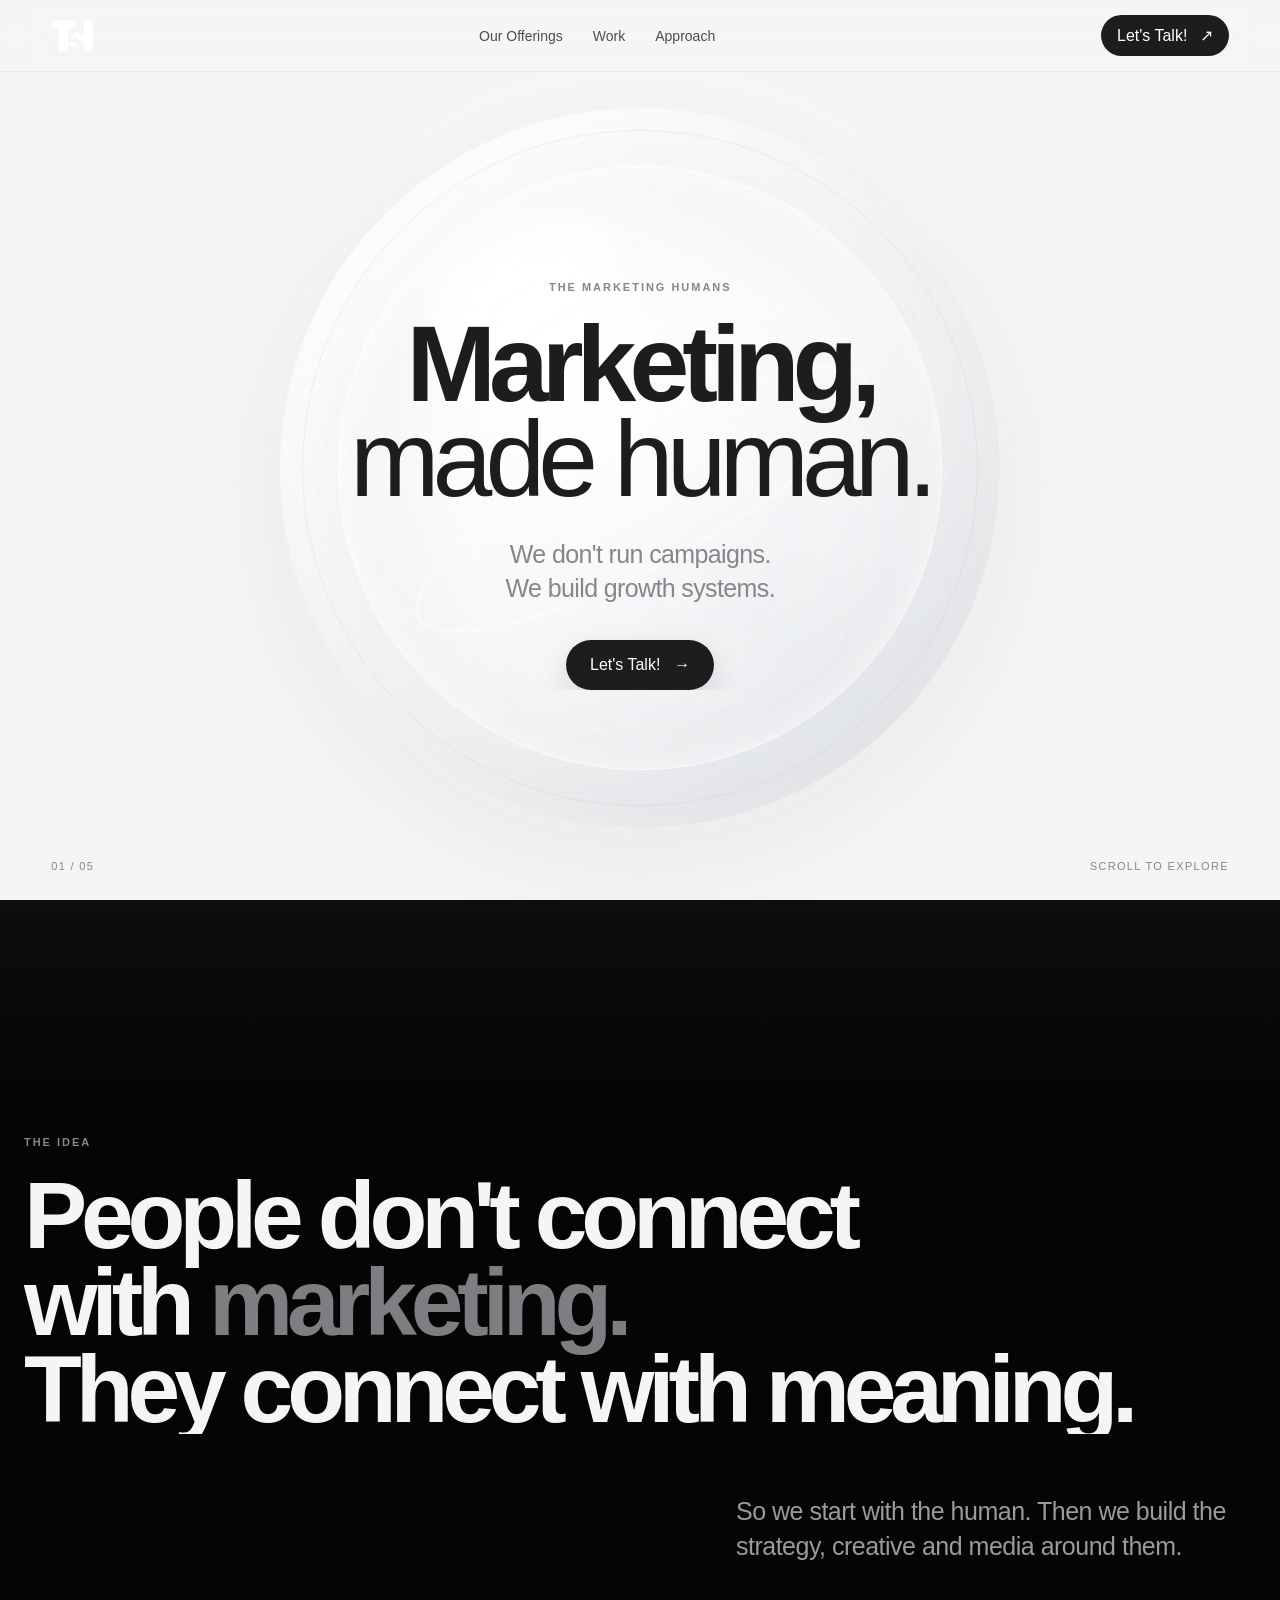
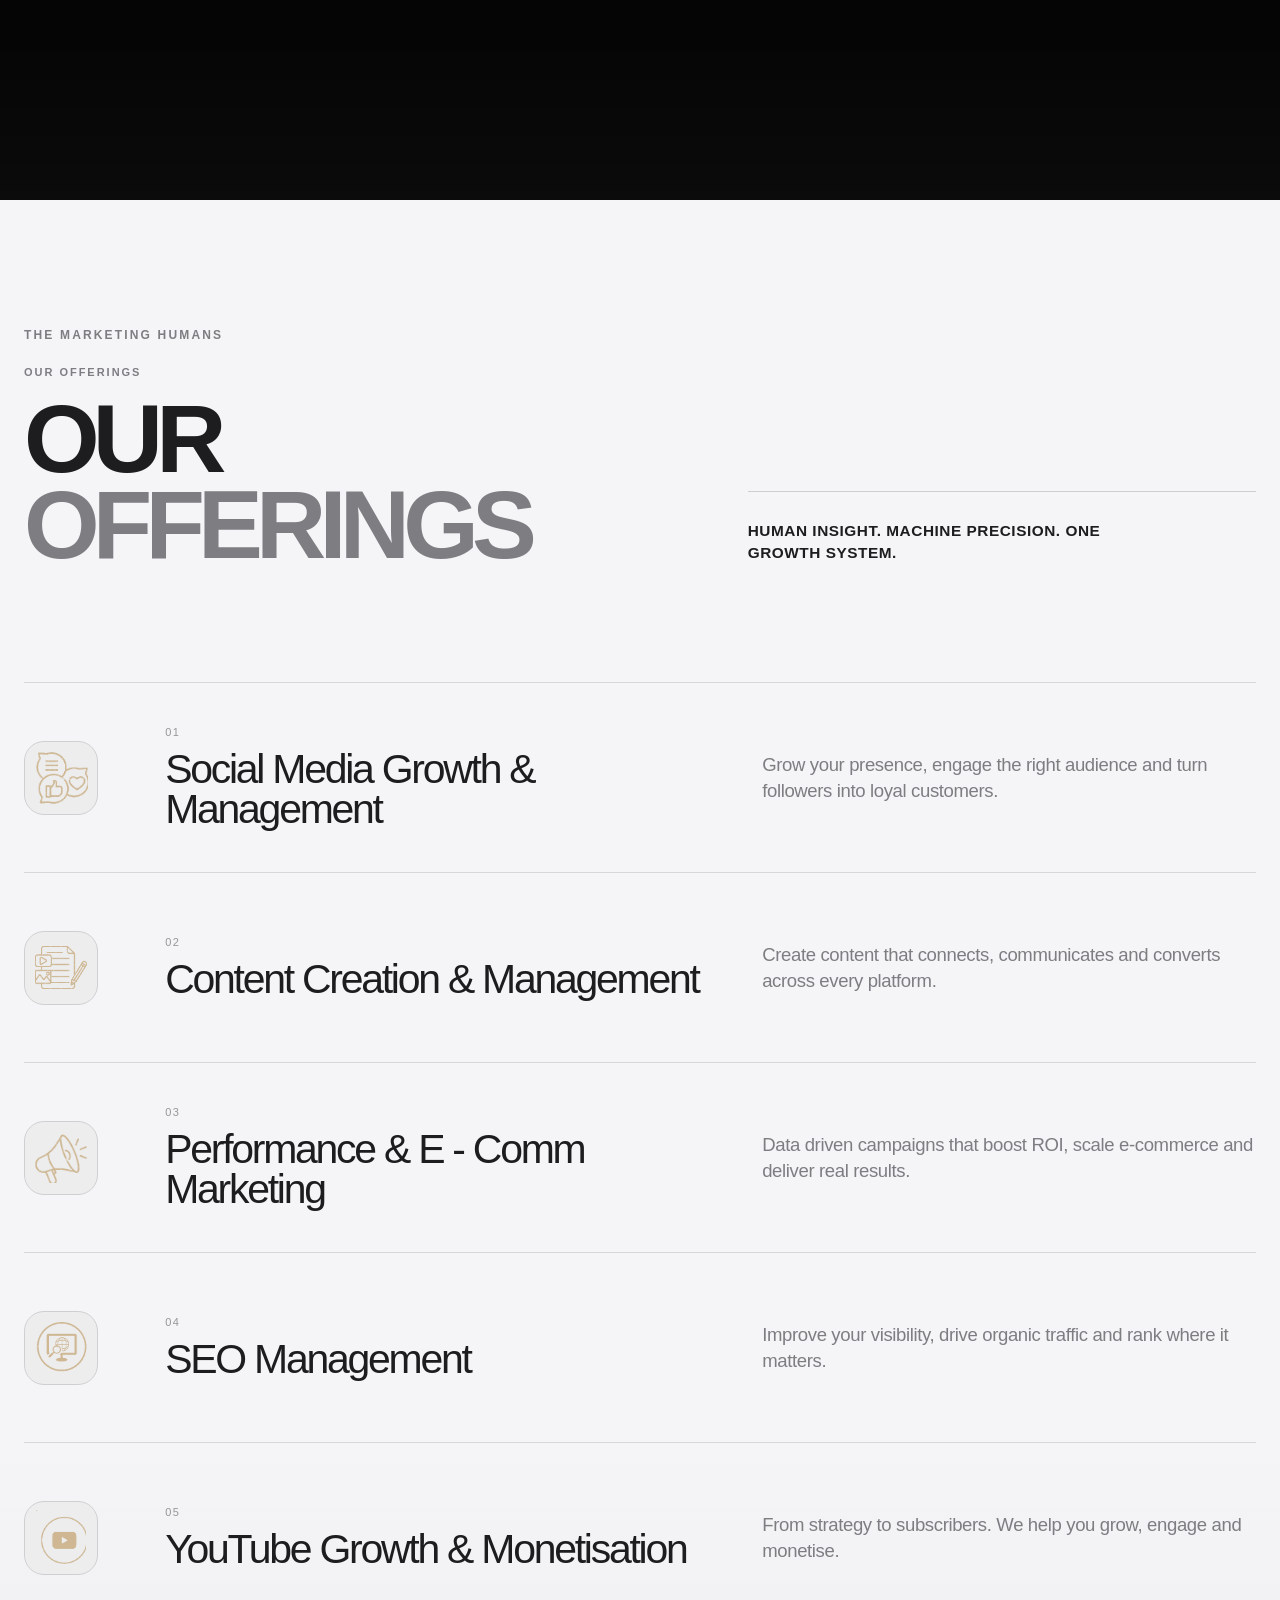
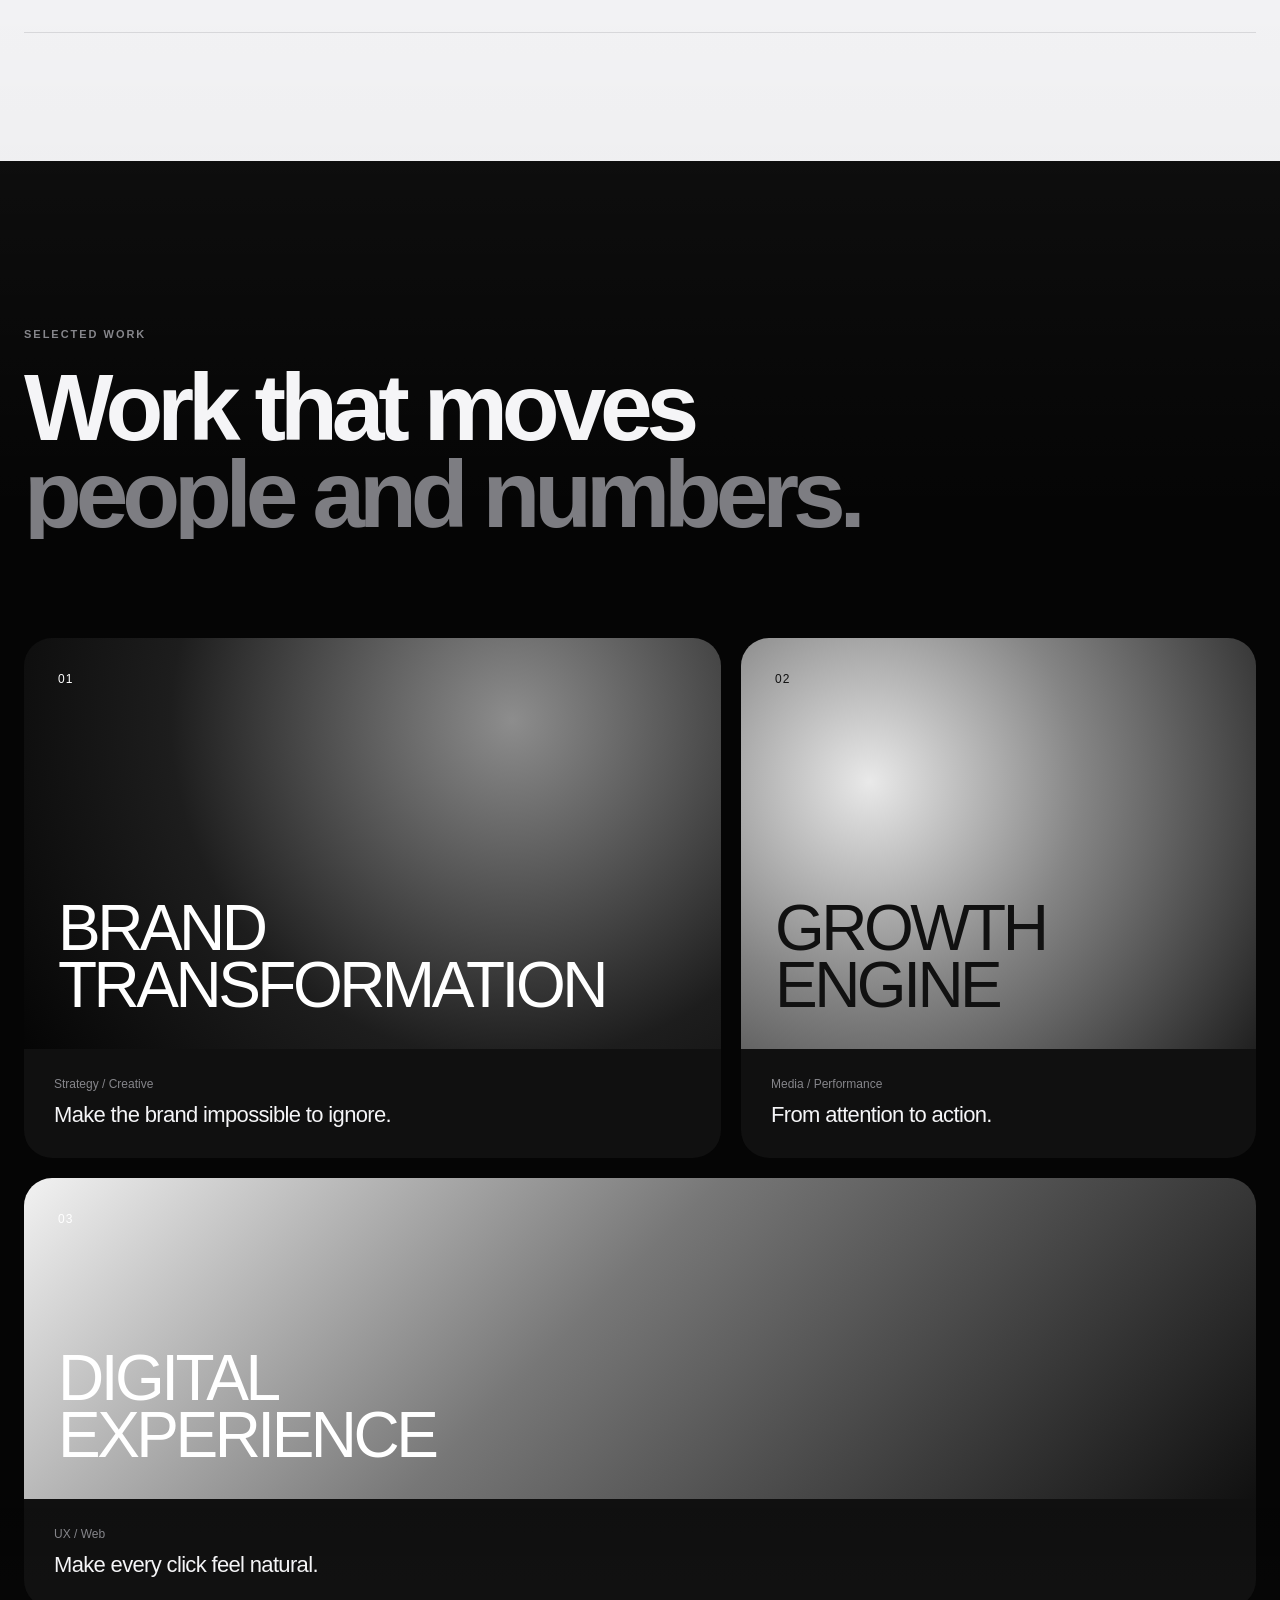
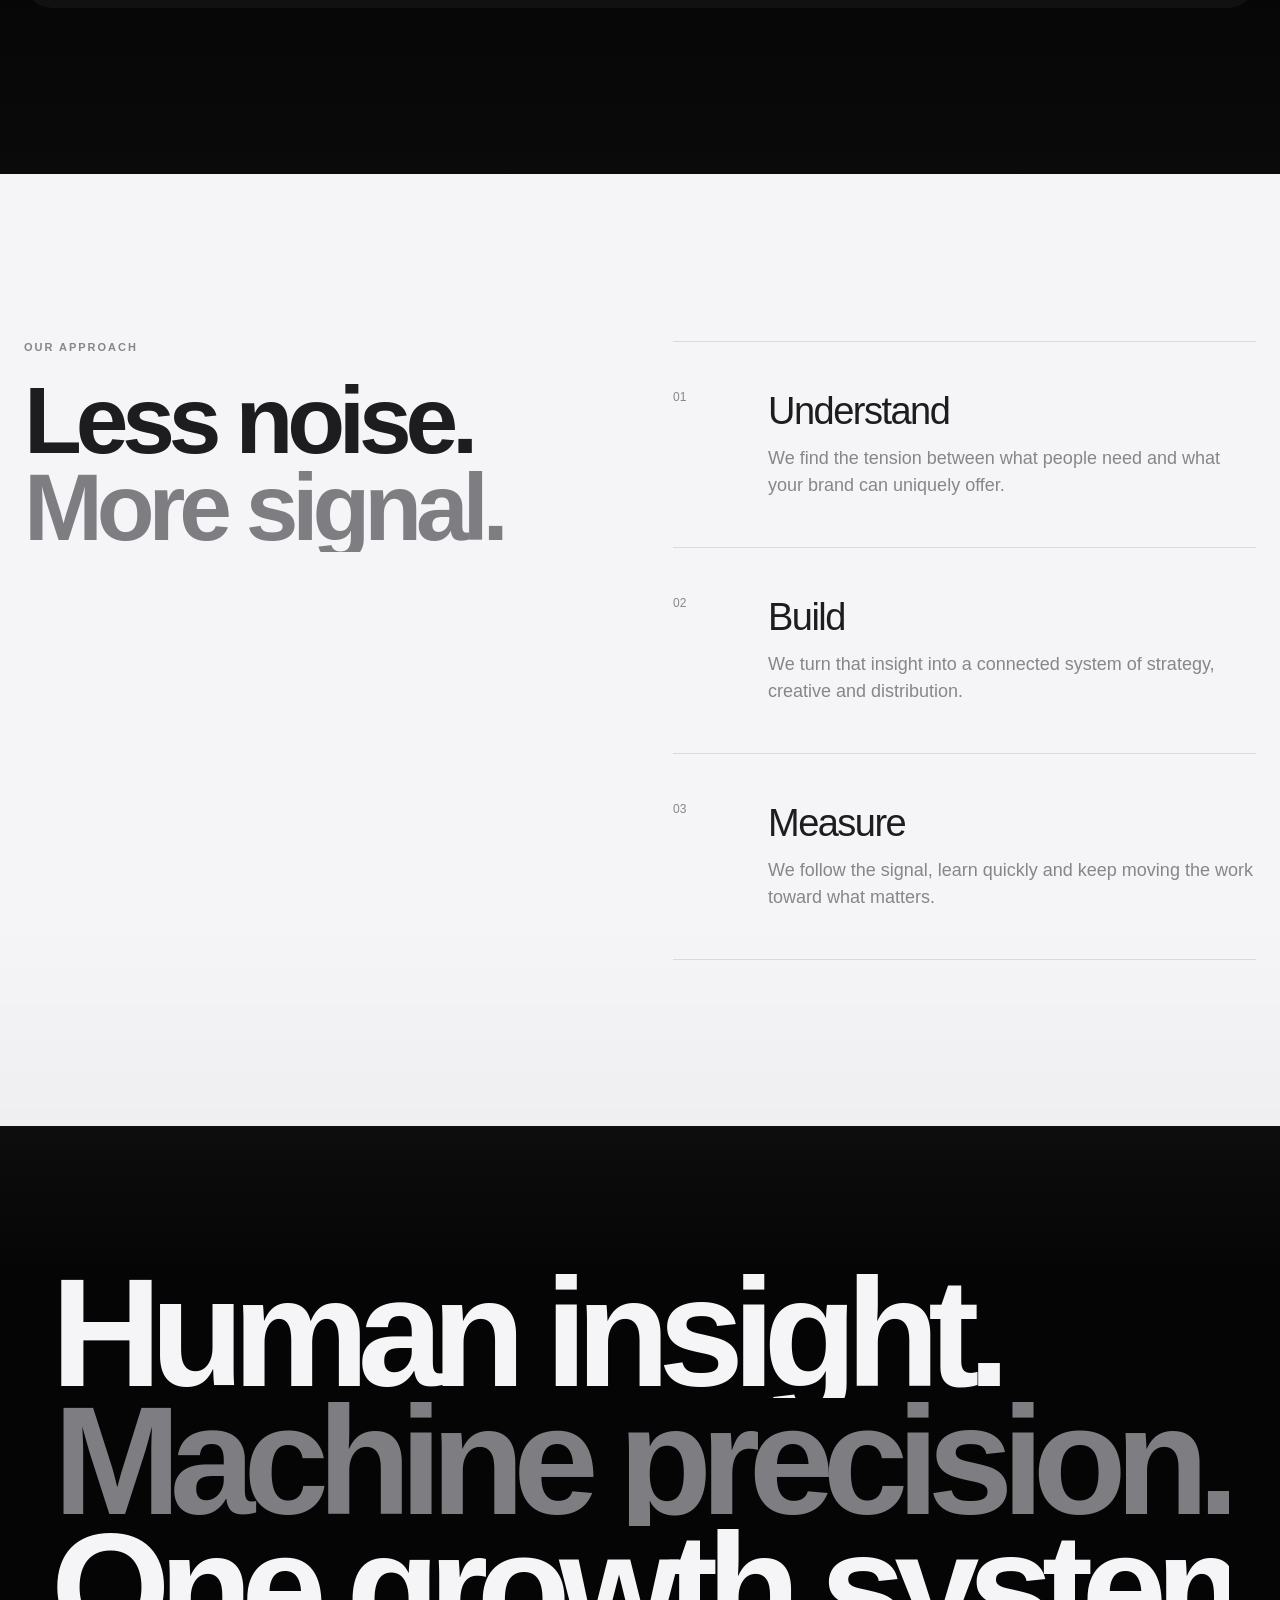
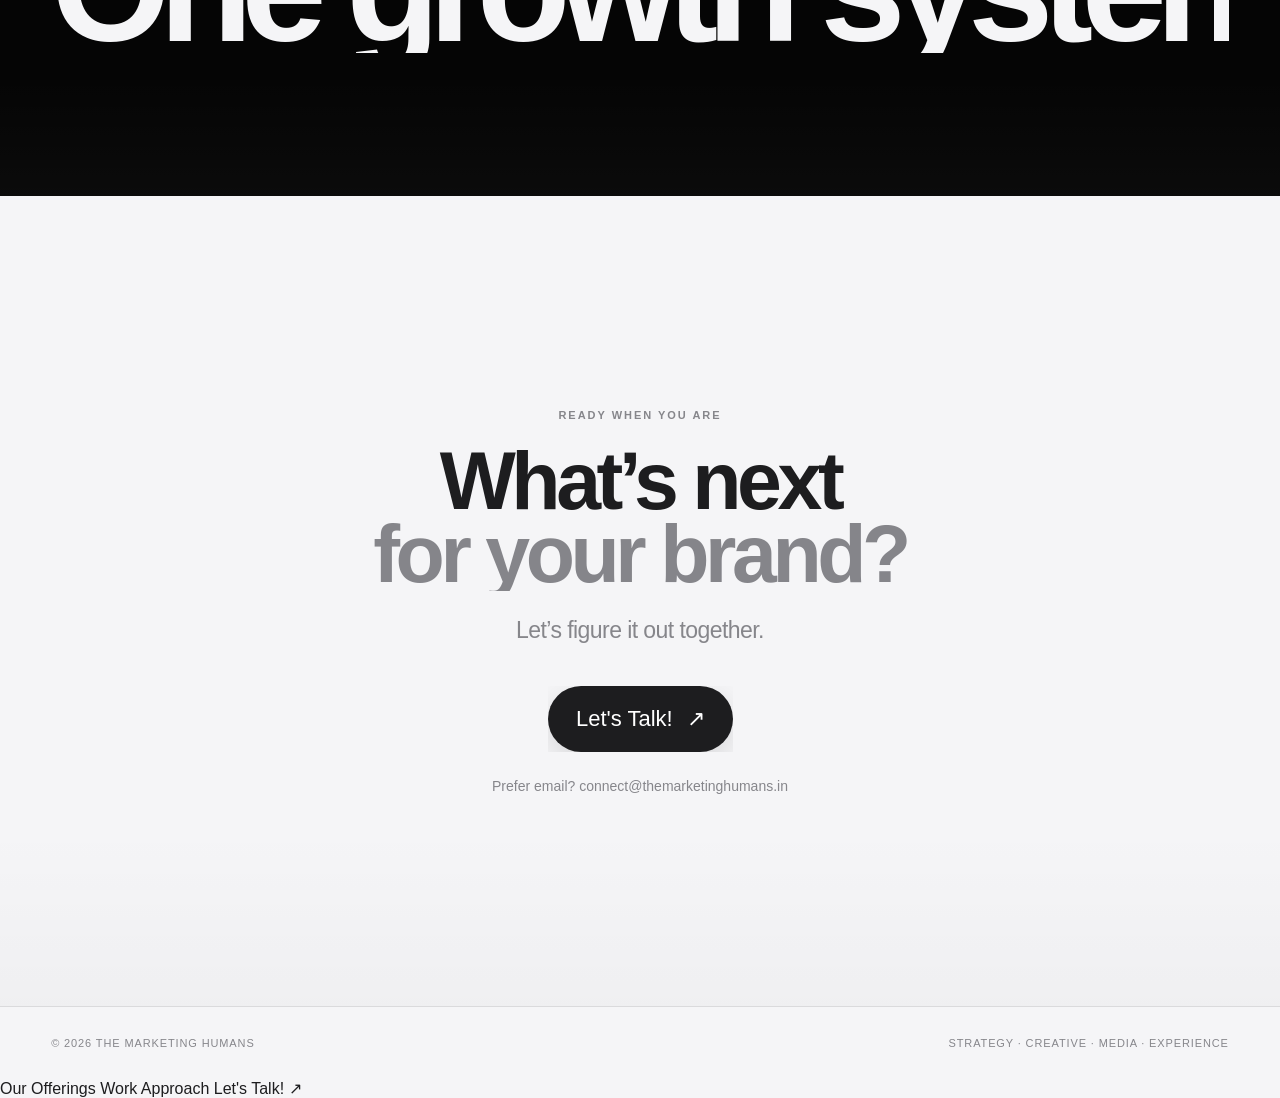
==== index.html @ ce8b2f35 "Add files via upload" ====
<!doctype html>
<html lang="en">
<head>
  <meta charset="UTF-8">
  <meta name="viewport" content="width=device-width, initial-scale=1.0">
  <meta name="description" content="The Marketing Humans — growth systems built around people, brands and performance.">
  <link rel="icon" type="image/png" href="favicon.png">
  <link rel="apple-touch-icon" href="favicon.png">
  <title>The Marketing Humans — Marketing, made human.</title>
  <link rel="stylesheet" href="styles.css">
  <link href="https://assets.calendly.com/assets/external/widget.css" rel="stylesheet">
  <script src="https://assets.calendly.com/assets/external/widget.js" type="text/javascript" async></script>
</head>
<body class="is-loading">
  <div id="site-loader" class="site-loader" aria-label="The Marketing Humans intro" aria-live="polite">
    <div class="loader-halo" aria-hidden="true"></div>
    <div class="loader-content">
      <div class="loader-logo-wrap">
        <img src="TMH-mark-white.png" alt="The Marketing Humans logo">
      </div>
      <div class="loader-title">THE MARKETING HUMANS</div>
      <div class="loader-subtitle"><span></span><em>IDEAS TO IMPACT</em><span></span></div>

      <div class="human-connection-stage" aria-hidden="true">
        <div class="connection-glow"></div>
        <svg class="human-connection" viewBox="0 0 1200 520" xmlns="http://www.w3.org/2000/svg" role="presentation">
          <defs>
            <linearGradient id="armLight" x1="0" y1="0" x2="1" y2="1">
              <stop offset="0" stop-color="#f7f7f7"/>
              <stop offset=".55" stop-color="#ffffff"/>
              <stop offset="1" stop-color="#d8d8d8"/>
            </linearGradient>
            <filter id="softHandGlow" x="-30%" y="-40%" width="160%" height="180%">
              <feGaussianBlur stdDeviation="8" result="b"/>
              <feMerge><feMergeNode in="b"/><feMergeNode in="SourceGraphic"/></feMerge>
            </filter>
          </defs>

          <!-- Left human arm + hand -->
          <g class="human-arm human-arm-left" filter="url(#softHandGlow)">
            <path fill="url(#armLight)" d="M-45 210 C95 210 220 232 344 272 C402 291 458 314 510 329 C529 335 543 349 547 365 C550 378 543 390 531 397 C518 405 501 403 486 396 L445 378 C459 395 467 408 460 419 C453 431 436 432 421 422 L386 399 C399 415 403 429 395 438 C386 449 369 445 355 434 L320 406 C331 422 332 436 322 443 C310 451 296 444 285 433 L245 392 C226 374 207 361 183 350 C129 325 68 316 -45 316 Z"/>
            <path fill="#ededed" d="M493 345 C510 344 527 350 538 361 C548 372 548 386 539 395 C530 404 516 405 504 399 L476 384 C463 377 458 364 464 354 C469 347 480 344 493 345Z"/>
          </g>

          <!-- Right human arm + hand -->
          <g class="human-arm human-arm-right" filter="url(#softHandGlow)">
            <path fill="url(#armLight)" d="M1245 210 C1105 210 980 232 856 272 C798 291 742 314 690 329 C671 335 657 349 653 365 C650 378 657 390 669 397 C682 405 699 403 714 396 L755 378 C741 395 733 408 740 419 C747 431 764 432 779 422 L814 399 C801 415 797 429 805 438 C814 449 831 445 845 434 L880 406 C869 422 868 436 878 443 C890 451 904 444 915 433 L955 392 C974 374 993 361 1017 350 C1071 325 1132 316 1245 316 Z"/>
            <path fill="#ededed" d="M707 345 C690 344 673 350 662 361 C652 372 652 386 661 395 C670 404 684 405 696 399 L724 384 C737 377 742 364 736 354 C731 347 720 344 707 345Z"/>
          </g>
        </svg>
        <div class="connection-pulse" aria-hidden="true"></div>
      </div>

      <div class="loader-tagline">MARKETING, MADE HUMAN.</div>
    </div>
    <div class="loader-line" aria-hidden="true"></div>
  </div>

  <div class="scroll-progress" aria-hidden="true"></div>

  <header class="site-header">
    <a class="brand" href="#top" aria-label="The Marketing Humans home">
      <img src="TMH-mark-white.png" alt="The Marketing Humans logo">
    </a>
    <nav class="desktop-nav" aria-label="Primary navigation">
      <a href="#services">Our Offerings</a>
      <a href="#work">Work</a>
      <a href="#approach">Approach</a>
    </nav>
    <div class="header-actions">
      <a class="nav-cta book-call" href="https://calendly.com/themarketinghumans">Let's Talk! <span>↗</span></a>
      <button class="menu-toggle" aria-label="Open menu" aria-expanded="false">
        <span></span><span></span>
      </button>
    </div>
  </header>

  <main id="top">
    <section class="hero">
      <div class="orb" aria-hidden="true">
        <div class="orb-glow"></div>
        <div class="orb-highlight"></div>
        <div class="orb-ring"></div>
      </div>

      <div class="hero-copy reveal">
        <p class="eyebrow">THE MARKETING HUMANS</p>
        <h1>Marketing,<br><em>made human.</em></h1>
        <p class="hero-sub">We don't run campaigns.<br>We build growth systems.</p>
        <a class="pill-button book-call" href="https://calendly.com/themarketinghumans">Let's Talk! <span>→</span></a>
      </div>

      <div class="hero-meta">
        <span>01 / 05</span>
        <span>Scroll to explore</span>
      </div>
    </section>

    <section class="statement section-dark">
      <div class="section-inner">
        <p class="eyebrow reveal">THE IDEA</p>
        <h2 class="statement-title reveal">People don't connect<br>with <span>marketing.</span><br>They connect with meaning.</h2>
        <p class="statement-copy reveal">So we start with the human. Then we build the strategy, creative and media around them.</p>
      </div>
    </section>

    <section id="services" class="services services-offerings">
      <div class="section-inner">
        <div class="services-intro reveal">
          <div class="services-heading">
            <p class="service-brand">THE MARKETING HUMANS</p>
            <p class="eyebrow">OUR OFFERINGS</p>
            <h2>OUR<br><span>OFFERINGS</span></h2>
          </div>
          <div class="services-intro-side">
            <div class="services-rule"></div>
            <p class="services-tagline">HUMAN INSIGHT. MACHINE PRECISION. ONE GROWTH SYSTEM.</p>
          </div>
        </div>

        <div class="offerings-list">
          <article class="offering-row reveal">
            <div class="offering-mark"><img src="social-media.png" alt="" aria-hidden="true"></div>
            <div class="offering-main">
              <span class="offering-index">01</span>
              <h3>Social Media Growth &amp; Management</h3>
            </div>
            <p>Grow your presence, engage the right audience and turn followers into loyal customers.</p>
          </article>

          <article class="offering-row reveal">
            <div class="offering-mark"><img src="content.png" alt="" aria-hidden="true"></div>
            <div class="offering-main">
              <span class="offering-index">02</span>
              <h3>Content Creation &amp; Management</h3>
            </div>
            <p>Create content that connects, communicates and converts across every platform.</p>
          </article>

          <article class="offering-row reveal">
            <div class="offering-mark"><img src="performance.png" alt="" aria-hidden="true"></div>
            <div class="offering-main">
              <span class="offering-index">03</span>
              <h3>Performance &amp; E - Comm Marketing</h3>
            </div>
            <p>Data driven campaigns that boost ROI, scale e-commerce and deliver real results.</p>
          </article>

          <article class="offering-row reveal">
            <div class="offering-mark"><img src="seo.png" alt="" aria-hidden="true"></div>
            <div class="offering-main">
              <span class="offering-index">04</span>
              <h3>SEO Management</h3>
            </div>
            <p>Improve your visibility, drive organic traffic and rank where it matters.</p>
          </article>

          <article class="offering-row reveal">
            <div class="offering-mark"><img src="youtube.png" alt="" aria-hidden="true"></div>
            <div class="offering-main">
              <span class="offering-index">05</span>
              <h3>YouTube Growth &amp; Monetisation</h3>
            </div>
            <p>From strategy to subscribers. We help you grow, engage and monetise.</p>
          </article>
        </div>
      </div>
    </section>

    <section id="work" class="work section-dark">
      <div class="section-inner">
        <div class="section-heading reveal">
          <p class="eyebrow">SELECTED WORK</p>
          <h2>Work that moves<br><span>people and numbers.</span></h2>
        </div>

        <div class="work-grid">
          <article class="work-card work-a reveal">
            <div class="work-visual"><span>01</span><strong>BRAND<br>TRANSFORMATION</strong></div>
            <div class="work-info"><span>Strategy / Creative</span><h3>Make the brand impossible to ignore.</h3></div>
          </article>
          <article class="work-card work-b reveal">
            <div class="work-visual"><span>02</span><strong>GROWTH<br>ENGINE</strong></div>
            <div class="work-info"><span>Media / Performance</span><h3>From attention to action.</h3></div>
          </article>
          <article class="work-card work-c reveal">
            <div class="work-visual"><span>03</span><strong>DIGITAL<br>EXPERIENCE</strong></div>
            <div class="work-info"><span>UX / Web</span><h3>Make every click feel natural.</h3></div>
          </article>
        </div>
      </div>
    </section>

    <section id="approach" class="approach">
      <div class="section-inner approach-grid">
        <div class="sticky-title">
          <p class="eyebrow reveal">OUR APPROACH</p>
          <h2 class="reveal">Less noise.<br><span>More signal.</span></h2>
        </div>
        <div class="approach-steps">
          <div class="step reveal"><span>01</span><div><h3>Understand</h3><p>We find the tension between what people need and what your brand can uniquely offer.</p></div></div>
          <div class="step reveal"><span>02</span><div><h3>Build</h3><p>We turn that insight into a connected system of strategy, creative and distribution.</p></div></div>
          <div class="step reveal"><span>03</span><div><h3>Measure</h3><p>We follow the signal, learn quickly and keep moving the work toward what matters.</p></div></div>
        </div>
      </div>
    </section>

    <section class="big-type section-dark">
      <div class="big-type-line reveal">Human insight.</div>
      <div class="big-type-line right reveal">Machine precision.</div>
      <div class="big-type-line reveal">One growth system.</div>
    </section>

    <section id="contact" class="contact">
      <div class="section-inner contact-inner">
        <p class="eyebrow reveal">READY WHEN YOU ARE</p>
        <h2 class="reveal contact-message"><span class="contact-black">What’s next</span><br><span class="contact-grey">for your brand?</span></h2>
        <p class="contact-sub reveal">Let’s figure it out together.</p>
        <a class="contact-button reveal book-call" href="https://calendly.com/themarketinghumans">Let's Talk! <span>↗</span></a>
        <p class="contact-email reveal">Prefer email? <a href="mailto:connect@themarketinghumans.in">connect@themarketinghumans.in</a></p>
      </div>
    </section>
  </main>

  <footer class="site-footer">
    <span>© 2026 The Marketing Humans</span>
    <span>Strategy · Creative · Media · Experience</span>
  </footer>

  <div class="mobile-menu" aria-hidden="true">
    <a href="#services">Our Offerings</a>
    <a href="#work">Work</a>
    <a href="#approach">Approach</a>
    <a class="book-call" href="https://calendly.com/themarketinghumans">Let's Talk! ↗</a>
  </div>

  <noscript><p class="noscript-booking">JavaScript is required for the booking popup. <a href="https://calendly.com/themarketinghumans">Open Calendly</a>.</p></noscript>
  <script src="script.js"></script>
</body>
</html>
---- styles.css ----
:root {
  --bg: #f5f5f7;
  --ink: #1d1d1f;
  --muted: #86868b;
  --line: rgba(29,29,31,.12);
  --dark: #050505;
  --white: #f5f5f7;
  --ease: cubic-bezier(.22,1,.36,1);
}

* { box-sizing: border-box; }
html { scroll-behavior: smooth; }

/* Cinematic handshake intro */
body.is-loading { overflow: hidden; }
.site-loader {
  position: fixed; inset: 0; z-index: 1000;
  display: grid; place-items: center;
  background: #050505;
  opacity: 1; visibility: visible; pointer-events: auto;
  overflow: hidden; isolation: isolate;
  transition: opacity 850ms cubic-bezier(.22,1,.36,1), visibility 850ms;
}
.site-loader::before {
  content: ""; position: absolute; inset: 0;
  background: radial-gradient(circle at 50% 54%, rgba(255,255,255,.055), transparent 31%),
              radial-gradient(circle at 50% 54%, rgba(255,255,255,.025), transparent 54%);
  pointer-events:none;
}
.site-loader::after {
  content: ""; position:absolute; left:50%; bottom:7.5%; width:110px; height:1px;
  transform:translateX(-50%) scaleX(.15); transform-origin:center;
  background:rgba(255,255,255,.2); opacity:0;
  animation: loaderLine 900ms cubic-bezier(.22,1,.36,1) .5s forwards;
}
body.loaded .site-loader { opacity:0; visibility:hidden; pointer-events:none; }
.loader-content {
  position:relative; z-index:3; width:min(1120px,88vw);
  display:flex; flex-direction:column; align-items:center; text-align:center;
  transform:translateY(10px); opacity:0;
  animation: loaderContentIn 950ms cubic-bezier(.22,1,.36,1) .05s forwards;
}
.loader-logo-wrap {
  width:clamp(58px,6vw,78px); height:clamp(58px,6vw,78px);
  display:grid; place-items:center; margin-bottom:22px;
  opacity:0; transform:translateY(10px) scale(.94);
  animation: loaderElementIn 850ms cubic-bezier(.22,1,.36,1) .08s forwards;
}
.loader-logo-wrap img { width:100%; height:100%; object-fit:contain; display:block; filter:none; }
.loader-title {
  color:#fff; font-size:clamp(20px,2.15vw,32px); line-height:1;
  font-weight:650; letter-spacing:.15em; white-space:nowrap;
  opacity:0; transform:translateY(10px);
  animation: loaderElementIn 850ms cubic-bezier(.22,1,.36,1) .16s forwards;
}
.loader-subtitle {
  display:flex; align-items:center; gap:22px; margin-top:14px;
  color:rgba(255,255,255,.58); font-size:11px; font-weight:600; letter-spacing:.34em;
  opacity:0; transform:translateY(8px);
  animation: loaderElementIn 850ms cubic-bezier(.22,1,.36,1) .23s forwards;
}
.loader-subtitle span { width:58px; height:1px; background:rgba(255,255,255,.22); }
.loader-subtitle em { font-style:normal; }
.loader-stage {
  position:relative; width:min(820px,82vw); aspect-ratio:1.9;
  margin-top:clamp(28px,4.5vw,58px); display:grid; place-items:center;
  opacity:0; transform:translateY(12px) scale(.975);
  animation: handshakeIn 1050ms cubic-bezier(.22,1,.36,1) .26s forwards;
}
.handshake-animation { width:100%; height:100%; display:grid; place-items:center; overflow:visible; filter:drop-shadow(0 0 18px rgba(255,255,255,.08)); }
.handshake-animation svg { width:100%; height:100%; display:block; overflow:visible; }
.loader-rings { position:absolute; left:50%; top:58%; width:min(360px,40vw); aspect-ratio:1; transform:translate(-50%,-50%); z-index:1; pointer-events:none; opacity:.7; }
.loader-rings span { position:absolute; inset:0; border:1px solid rgba(255,255,255,.055); border-radius:50%; transform:scale(.55); }
.loader-rings span:nth-child(2) { inset:9%; transform:scale(.7); opacity:.65; }
.loader-rings span:nth-child(3) { inset:18%; transform:scale(.85); opacity:.45; }
.loader-aura { position:absolute; left:50%; top:56%; width:min(620px,70vw); aspect-ratio:1; transform:translate(-50%,-50%); border-radius:50%; background:radial-gradient(circle, rgba(255,255,255,.045), rgba(255,255,255,0) 62%); filter:blur(18px); pointer-events:none; }
@keyframes loaderContentIn { to { opacity:1; transform:none; } }
@keyframes loaderElementIn { to { opacity:1; transform:none; } }
@keyframes handshakeIn { from { opacity:0; transform:translateY(18px) scale(.96); filter:blur(7px); } to { opacity:1; transform:none; filter:none; } }
@keyframes loaderLine { to { opacity:1; transform:translateX(-50%) scaleX(1); } }
@media (max-width:800px) {
  .loader-title { font-size:16px; letter-spacing:.11em; }
  .loader-subtitle { gap:12px; font-size:9px; letter-spacing:.24em; }
  .loader-subtitle span { width:28px; }
  .loader-stage { width:94vw; margin-top:32px; }
}

body {
  margin: 0;
  background: var(--bg);
  color: var(--ink);
  font-family: -apple-system, BlinkMacSystemFont, "SF Pro Display", "Helvetica Neue", Arial, sans-serif;
  overflow-x: hidden;
}
a { color: inherit; text-decoration: none; }
button { font: inherit; }
.site-header {
  position: fixed; inset: 0 0 auto; height: 72px; z-index: 50;
  display: flex; align-items: center; justify-content: space-between;
  padding: 0 clamp(20px,4vw,64px);
  background: rgba(245,245,247,.72); backdrop-filter: blur(22px) saturate(150%);
  -webkit-backdrop-filter: blur(22px) saturate(150%);
  border-bottom: 1px solid rgba(29,29,31,.06);
}
.brand {
  display:flex; align-items:center; justify-content:center;
  width:42px; height:42px; flex:0 0 42px;
}
.brand img {
  display:block; width:42px; height:42px; object-fit:contain;
  border-radius:10px;
}
.header-actions { display:flex; align-items:center; gap:18px; }
.desktop-nav { display: flex; align-items: center; gap: 30px; font-size: 14px; }
.desktop-nav a { opacity: .78; transition: opacity .3s ease, transform .3s var(--ease); }
.desktop-nav a:hover { opacity: 1; transform: translateY(-1px); }
.nav-cta { background: var(--ink); color: white; padding: 11px 16px; border-radius: 999px; opacity: 1 !important; }
.nav-cta span { margin-left: 8px; }
.menu-toggle { display:none; border:0; background:none; width:42px; height:42px; position:relative; }
.menu-toggle span { position:absolute; left:10px; width:22px; height:1.5px; background:var(--ink); transition:.35s var(--ease); }
.menu-toggle span:first-child { top:17px; }
.menu-toggle span:last-child { top:25px; }

.scroll-progress { position:fixed; top:0; left:0; width:100%; height:2px; z-index:100; transform-origin:left; background:var(--ink); scale: var(--progress,0) 1; }

.hero {
  min-height: 100svh; position:relative; display:grid; place-items:center; overflow:hidden;
  isolation:isolate;
}
.hero::before {
  content:""; position:absolute; inset:0;
  background: radial-gradient(circle at 50% 47%, rgba(255,255,255,.95), rgba(245,245,247,0) 48%);
  z-index:-1;
}
.orb {
  position:absolute; width:min(72vw,720px); aspect-ratio:1; border-radius:50%;
  left:50%; top:52%; transform:translate(-50%,-50%);
  background:
    radial-gradient(circle at 35% 30%, rgba(255,255,255,.95) 0 7%, rgba(255,255,255,.15) 18%, transparent 34%),
    radial-gradient(circle at 65% 68%, rgba(220,225,230,.7), transparent 42%),
    radial-gradient(circle at 50% 50%, rgba(255,255,255,.65), rgba(200,205,210,.12) 60%, rgba(255,255,255,.8) 100%);
  box-shadow: inset -35px -50px 100px rgba(120,125,135,.14), inset 30px 25px 70px rgba(255,255,255,.95), 0 30px 100px rgba(100,100,100,.08);
  filter: blur(.1px);
  animation: orbFloat 8s ease-in-out infinite alternate;
  z-index:-1;
}
.orb::before {
  content:""; position:absolute; inset:8%; border-radius:50%;
  border: 1px solid rgba(255,255,255,.8);
  box-shadow: inset 0 0 35px rgba(255,255,255,.8);
}
.orb::after {
  content:""; position:absolute; width:70%; height:18%; left:15%; top:45%;
  border-radius:50%; border:2px solid rgba(255,255,255,.7);
  transform:rotate(-28deg); filter:blur(1px);
}
.orb-glow { position:absolute; inset:-10%; border-radius:50%; background:radial-gradient(circle, rgba(255,255,255,.7), transparent 65%); filter:blur(30px); }
.orb-highlight { position:absolute; width:28%; height:12%; left:20%; top:18%; border-radius:50%; background:white; filter:blur(16px); transform:rotate(-28deg); opacity:.8; }
.orb-ring { position:absolute; inset:3%; border-radius:50%; border:1px solid rgba(180,185,190,.22); }

.hero-copy { text-align:center; position:relative; z-index:2; padding-top:70px; }
.eyebrow { font-size:11px; letter-spacing:.18em; font-weight:600; color:var(--muted); margin:0 0 24px; }
.hero h1 {
  font-size:clamp(58px,8.4vw,128px); line-height:.88; letter-spacing:-.065em;
  margin:0; font-weight:650;
}
.hero h1 em { font-style:normal; font-weight:400; }
.hero-sub { font-size:clamp(18px,2vw,25px); line-height:1.35; color:var(--muted); margin:32px 0 34px; letter-spacing:-.025em; }
.pill-button, .contact-button {
  display:inline-flex; align-items:center; gap:14px; padding:16px 24px; border-radius:999px;
  background:var(--ink); color:#fff; font-size:16px; transition:transform .5s var(--ease), box-shadow .5s ease;
  box-shadow:0 10px 30px rgba(0,0,0,.12);
}
.pill-button:hover, .contact-button:hover { transform:translateY(-4px) scale(1.015); box-shadow:0 18px 40px rgba(0,0,0,.18); }
.pill-button span, .contact-button span { transition:transform .5s var(--ease); }
.pill-button:hover span, .contact-button:hover span { transform:translateX(5px); }
.hero-meta { position:absolute; left:clamp(20px,4vw,64px); right:clamp(20px,4vw,64px); bottom:28px; display:flex; justify-content:space-between; color:var(--muted); font-size:11px; letter-spacing:.12em; text-transform:uppercase; }

.section-inner { width:min(1240px, calc(100% - 48px)); margin:auto; padding:clamp(100px,13vw,190px) 0; }
.section-dark { background:var(--dark); color:var(--white); }
.statement { min-height:100svh; display:flex; align-items:center; }
.statement .section-inner { padding-top:18vh; padding-bottom:18vh; }
.statement-title, .section-heading h2, .approach h2, .contact h2 {
  font-size:clamp(52px,7.4vw,112px); line-height:.92; letter-spacing:-.065em; font-weight:550; margin:0;
}
.statement-title span, .section-heading h2 span, .approach h2 span, .contact h2 span { color:#7d7d82; }
.statement-copy { max-width:520px; font-size:clamp(18px,2vw,25px); line-height:1.4; color:#9a9a9f; margin:60px 0 0 auto; letter-spacing:-.02em; }

.services { background:var(--bg); }
.section-heading { margin-bottom:100px; }
.section-heading h2 { max-width:900px; }
.service-stack { border-top:1px solid var(--line); }
.service-card {
  display:grid; grid-template-columns:80px 1fr 50px; gap:30px; align-items:start;
  padding:44px 0; border-bottom:1px solid var(--line); transition:padding .6s var(--ease);
}
.service-card:hover { padding-left:18px; padding-right:18px; }
.service-number, .service-arrow { color:var(--muted); font-size:13px; }
.service-card h3 { font-size:clamp(30px,4vw,56px); letter-spacing:-.045em; margin:0 0 14px; font-weight:500; }
.service-card p { color:var(--muted); max-width:640px; font-size:18px; line-height:1.5; margin:0; }
.service-arrow { text-align:right; font-size:22px; transition:transform .5s var(--ease); }
.service-card:hover .service-arrow { transform:translate(5px,-5px); }


/* Offerings section */
.services-offerings {
  background: var(--bg);
  color: var(--ink);
  overflow: hidden;
}

.services-offerings .section-inner {
  padding-top: clamp(90px, 10vw, 150px);
  padding-bottom: clamp(90px, 10vw, 150px);
}

.services-intro {
  display: grid;
  grid-template-columns: minmax(0, 1.1fr) minmax(260px, .9fr);
  gap: clamp(40px, 8vw, 120px);
  align-items: end;
  margin-bottom: clamp(65px, 9vw, 115px);
}

.service-brand {
  margin: 0 0 24px;
  color: #7d7d82;
  font-size: 12px;
  font-weight: 650;
  letter-spacing: .18em;
  text-transform: uppercase;
}

.services-offerings .eyebrow {
  color: #7d7d82;
  margin-bottom: 18px;
}

.services-offerings .services-heading h2 {
  margin: 0;
  max-width: 820px;
  font-size: clamp(58px, 7.6vw, 108px);
  line-height: .88;
  letter-spacing: -.07em;
  font-weight: 550;
  color: var(--ink);
}

.services-offerings .services-heading h2 span {
  color: #7d7d82;
}

.services-intro-side {
  align-self: end;
  padding-bottom: 4px;
}

.services-rule {
  height: 1px;
  width: 100%;
  background: #cfcfd2;
  margin: 0 0 28px;
}

.services-tagline {
  margin: 0;
  color: #1d1d1f;
  max-width: 420px;
  font-size: clamp(13px, 1.2vw, 16px);
  line-height: 1.4;
  font-weight: 650;
  letter-spacing: .035em;
}

.offerings-list {
  border-top: 1px solid #d7d7da;
}

.offering-row {
  display: grid;
  grid-template-columns: 90px minmax(250px, 1.05fr) minmax(280px, .95fr);
  gap: clamp(24px, 4vw, 64px);
  align-items: center;
  min-height: 190px;
  padding: 34px 0;
  border-bottom: 1px solid #d7d7da;
  transition: padding .55s var(--ease), transform .55s var(--ease);
}

.offering-row:hover {
  padding-left: 14px;
  padding-right: 14px;
}

.offering-mark {
  width: 74px;
  height: 74px;
  display: grid;
  place-items: center;
  border: 1px solid #cfcfd2;
  border-radius: 20px;
  background: #ededee;
}

.offering-mark img {
  width: 56px;
  height: 56px;
  object-fit: contain;
  display: block;
}

.offering-main {
  min-width: 0;
}

.offering-index {
  display: block;
  margin-bottom: 12px;
  color: #96969b;
  font-size: 11px;
  letter-spacing: .14em;
}

.offering-main h3 {
  margin: 0;
  color: var(--ink);
  font-size: clamp(27px, 3.2vw, 48px);
  line-height: .96;
  letter-spacing: -.055em;
  font-weight: 500;
  max-width: 620px;
}

.offering-row > p {
  margin: 0;
  max-width: 500px;
  color: #7d7d82;
  font-size: clamp(16px, 1.45vw, 20px);
  line-height: 1.35;
  letter-spacing: -.02em;
}

.work-grid { display:grid; grid-template-columns:1.15fr .85fr; gap:20px; }
.work-card { min-height:520px; display:flex; flex-direction:column; justify-content:space-between; overflow:hidden; border-radius:28px; }
.work-card:nth-child(3) { grid-column:1/-1; min-height:430px; }
.work-visual { flex:1; padding:34px; display:flex; flex-direction:column; justify-content:space-between; color:#fff; font-size:12px; letter-spacing:.1em; }
.work-visual strong { font-size:clamp(34px,5vw,76px); line-height:.9; letter-spacing:-.055em; font-weight:500; }
.work-a .work-visual { background:radial-gradient(circle at 70% 20%, #8d8d8d, #1d1d1d 58%, #050505); }
.work-b .work-visual { background:radial-gradient(circle at 25% 35%, #e9e9e9, #858585 45%, #202020); color:#111; }
.work-c .work-visual { background:linear-gradient(135deg, #f2f2f2, #777 45%, #101010); }
.work-info { background:#101010; padding:25px 30px 30px; }
.work-info span { color:#85858a; font-size:12px; }
.work-info h3 { margin:10px 0 0; font-size:22px; font-weight:450; letter-spacing:-.03em; }

.approach-grid { display:grid; grid-template-columns:.85fr 1fr; gap:12vw; }
.sticky-title { position:sticky; top:140px; align-self:start; }
.approach-steps { border-top:1px solid var(--line); }
.step { display:grid; grid-template-columns:70px 1fr; gap:25px; padding:48px 0; border-bottom:1px solid var(--line); }
.step > span { color:var(--muted); font-size:12px; }
.step h3 { font-size:38px; letter-spacing:-.04em; margin:0 0 12px; font-weight:500; }
.step p { max-width:520px; margin:0; color:var(--muted); font-size:18px; line-height:1.5; }

.big-type { padding:16vh 4vw; overflow:hidden; }
.big-type-line { font-size:clamp(60px,12vw,190px); line-height:.83; letter-spacing:-.075em; font-weight:550; white-space:nowrap; }
.big-type-line.right { text-align:right; color:#7d7d82; }

.contact { background:var(--bg); min-height:90svh; display:flex; align-items:center; }
.contact-inner { text-align:center; }
.contact h2 { margin-bottom:60px; }
.contact-button { font-size:clamp(16px,2vw,22px); padding:20px 28px; }
.contact-note { color:var(--muted); max-width:440px; margin:30px auto 0; line-height:1.5; }

.site-footer { padding:30px clamp(20px,4vw,64px); display:flex; justify-content:space-between; color:var(--muted); font-size:11px; letter-spacing:.08em; text-transform:uppercase; border-top:1px solid var(--line); }

.reveal { opacity:0; transform:translateY(50px) scale(.985); filter:blur(5px); transition:opacity 1s var(--ease), transform 1.1s var(--ease), filter 1s var(--ease); }
.reveal.visible { opacity:1; transform:none; filter:none; }

@keyframes orbFloat {
  from { transform:translate(-50%,-50%) rotate(-2deg) scale(.98); }
  to { transform:translate(-50%,-52%) rotate(2deg) scale(1.02); }
}

@media (prefers-reduced-motion: no-preference) {
  @supports (animation-timeline: scroll()) {
    .scroll-progress { animation: progress linear both; animation-timeline: scroll(root); }
    @keyframes progress { from { scale:0 1; } to { scale:1 1; } }
  }
}

@media (max-width: 800px) {
  .services-intro { grid-template-columns: 1fr; gap: 35px; margin-bottom: 65px; }
  .services-intro-side { padding-bottom: 0; }
  .offering-row { grid-template-columns: 64px 1fr; gap: 18px; min-height: auto; padding: 30px 0; }
  .offering-mark { width: 60px; height: 60px; border-radius: 16px; }
  .offering-mark img { width: 44px; height: 44px; }
  .offering-main h3 { font-size: clamp(25px, 7vw, 38px); }
  .offering-row > p { grid-column: 2; margin-top: -4px; font-size: 16px; }
}


@media (max-width: 800px) {
  .desktop-nav { display:none; }
  .menu-toggle { display:block; }
  .header-actions { gap:10px; }
  .nav-cta { padding:10px 14px; font-size:13px; }
  .hero { min-height:92svh; }
  .orb { width:112vw; top:52%; }
  .hero h1 { font-size:clamp(54px,14vw,90px); }
  .hero-meta { bottom:18px; }
  .section-inner { width:min(100% - 32px, 1240px); padding:100px 0; }
  .statement-title, .section-heading h2, .approach h2, .contact h2 { font-size:clamp(48px,13vw,78px); }
  .statement-copy { margin-left:0; margin-top:40px; }
  .service-card { grid-template-columns:40px 1fr 25px; gap:12px; padding:34px 0; }
  .service-card p { font-size:16px; }
  .work-grid { grid-template-columns:1fr; }
  .work-card, .work-card:nth-child(3) { min-height:460px; grid-column:auto; }
  .approach-grid { grid-template-columns:1fr; gap:70px; }
  .sticky-title { position:static; }
  .big-type { padding:100px 16px; }
  .big-type-line { white-space:normal; font-size:18vw; }
  .site-footer { flex-direction:column; gap:10px; }
  .mobile-menu {
    position:fixed; inset:72px 0 0; z-index:45; background:rgba(245,245,247,.96);
    backdrop-filter:blur(24px); display:flex; flex-direction:column; padding:30px 24px;
    transform:translateY(-110%); transition:transform .6s var(--ease);
  }
  .mobile-menu.open { transform:none; }
  .mobile-menu a { font-size:40px; letter-spacing:-.05em; padding:18px 0; border-bottom:1px solid var(--line); }
}


.contact-email {
  margin: 18px auto 0;
  color: var(--muted);
  font-size: 14px;
}
.contact-email a {
  text-decoration: underline;
  text-underline-offset: 3px;
}
.noscript-booking {
  position: fixed;
  inset: auto 20px 20px;
  z-index: 200;
  background: var(--ink);
  color: #fff;
  padding: 14px 18px;
  border-radius: 14px;
  text-align: center;
  font-size: 14px;
}
.noscript-booking a {
  text-decoration: underline;
  text-underline-offset: 3px;
}

.contact-message {
  max-width: 980px;
  margin-left:auto !important;
  margin-right:auto !important;
  font-size:clamp(42px,5.2vw,76px) !important;
  line-height:.98 !important;
  letter-spacing:-.055em !important;
}
.contact-message span { color:inherit; }
.contact-email { margin-top:26px; }

@media (max-width: 800px) {
  .services-intro {
    grid-template-columns: 1fr;
    gap: 24px;
  }

  .services-rule {
    width: 100%;
    margin-top: 10px;
  }

  .services-tagline {
    grid-column: auto;
    margin-top: 0;
  }

  .offerings-grid {
    grid-template-columns: 1fr;
    grid-template-areas:
      "performance"
      "social"
      "content"
      "seo"
      "youtube";
    gap: 20px;
  }

  .offering-card,
  .offering-seo {
    margin-left: 0;
    min-height: 0;
    padding: 24px 22px;
    border-radius: 34px;
    gap: 18px;
  }

  .offering-icon {
    width: 78px;
    height: 78px;
  }

  .offering-copy h3 {
    font-size: clamp(20px, 6vw, 27px);
    margin-bottom: 10px;
  }

  .offering-copy p {
    font-size: 15px;
    line-height: 1.3;
  }
}



/* =========================================================
   CINEMATIC MOTION SYSTEM — premium, restrained, Apple-like
   ========================================================= */
:root {
  --motion-fast: cubic-bezier(.2,.8,.2,1);
  --motion-slow: cubic-bezier(.16,1,.3,1);
  --motion-spring: cubic-bezier(.22,1,.36,1);
}

html {
  scroll-behavior: auto;
  scroll-padding-top: 90px;
}

body {
  background: var(--bg);
  overflow-x: hidden;
  transition: background-color .9s var(--motion-slow), color .9s var(--motion-slow);
}

body::before {
  content: "";
  position: fixed;
  inset: 0;
  pointer-events: none;
  z-index: 999;
  opacity: 0;
  background: radial-gradient(circle at 50% 20%, rgba(255,255,255,.18), transparent 42%);
  transition: opacity .8s var(--motion-slow);
}

body.is-transitioning::before { opacity: 1; }

.site-header {
  transition: height .7s var(--motion-slow), background-color .7s var(--motion-slow),
              box-shadow .7s var(--motion-slow), backdrop-filter .7s var(--motion-slow),
              border-color .7s var(--motion-slow);
}

.site-header.scrolled {
  height: 68px;
  background: rgba(245,245,247,.78);
  backdrop-filter: blur(24px) saturate(140%);
  box-shadow: 0 1px 0 rgba(29,29,31,.08), 0 12px 40px rgba(29,29,31,.05);
}

.site-header.scrolled .brand img { transform: scale(.86); }
.site-header .brand img { transition: transform .7s var(--motion-slow); }
.site-header .desktop-nav a,
.site-header .nav-cta { transition: transform .5s var(--motion-spring), opacity .5s var(--motion-spring); }
.site-header .desktop-nav a:hover { transform: translateY(-2px); opacity: .65; }

/* Hero entrance: layered movement rather than a simple fade. */
.hero-copy.reveal { transform: translateY(70px) scale(.97); }
.hero-copy.reveal.visible { transform: none; }
.hero h1 { animation: heroTextSettle 1.4s var(--motion-slow) both; animation-delay: .35s; }
.hero-sub { animation: heroSubSettle 1.15s var(--motion-slow) both; animation-delay: .55s; }
.hero .pill-button { animation: heroButtonSettle 1s var(--motion-spring) both; animation-delay: .7s; }

@keyframes heroTextSettle {
  from { opacity: 0; transform: translateY(34px); filter: blur(12px); }
  to { opacity: 1; transform: none; filter: blur(0); }
}
@keyframes heroSubSettle {
  from { opacity: 0; transform: translateY(20px); filter: blur(8px); }
  to { opacity: 1; transform: none; filter: blur(0); }
}
@keyframes heroButtonSettle {
  from { opacity: 0; transform: translateY(18px) scale(.94); }
  to { opacity: 1; transform: none; }
}

/* Cinematic reveal: masked lift + blur. */
.reveal {
  opacity: 0;
  transform: translateY(70px) scale(.975);
  filter: blur(10px);
  clip-path: inset(8% 0 0 0 round 2px);
  transition: opacity 1.1s var(--motion-slow), transform 1.25s var(--motion-slow),
              filter 1.1s var(--motion-slow), clip-path 1.2s var(--motion-slow);
  will-change: opacity, transform, filter;
}
.reveal.visible {
  opacity: 1;
  transform: none;
  filter: none;
  clip-path: inset(0 0 0 0);
}

/* Service rows behave like physical objects on hover. */
.offering-row {
  position: relative;
  isolation: isolate;
  transition: transform .8s var(--motion-spring), padding .7s var(--motion-spring), background-color .7s var(--motion-slow);
}
.offering-row::before {
  content: "";
  position: absolute;
  z-index: -1;
  inset: 8px -18px;
  border-radius: 26px;
  background: linear-gradient(90deg, rgba(29,29,31,.035), rgba(255,255,255,.6), rgba(29,29,31,.035));
  opacity: 0;
  transform: scaleX(.92);
  transition: opacity .7s var(--motion-slow), transform .9s var(--motion-slow);
}
.offering-row:hover::before { opacity: 1; transform: scaleX(1); }
.offering-row:hover .offering-mark {
  transform: translateY(-4px) scale(1.04) rotate(-1deg);
  box-shadow: 0 18px 35px rgba(29,29,31,.10);
}
.offering-mark {
  transition: transform .75s var(--motion-spring), box-shadow .75s var(--motion-spring), background-color .6s ease;
}
.offering-mark img { transition: transform .75s var(--motion-spring); }
.offering-row:hover .offering-mark img { transform: scale(1.08); }

/* Dark/light sections glide into one another. */
.statement, .work, .big-type {
  position: relative;
  overflow: clip;
}
.statement::after,
.work::after,
.big-type::after {
  content: "";
  position: absolute;
  inset: auto 0 0;
  height: 18%;
  background: linear-gradient(to bottom, transparent, rgba(255,255,255,.025));
  pointer-events: none;
}

/* Oversized type subtly responds to scroll. */
.big-type-line {
  transition: transform 1.2s var(--motion-slow), opacity .8s ease;
}
.big-type-line.right { transform: translateX(2vw); }
.big-type-line.visible.right { transform: translateX(0); }

/* Contact CTA — quiet, high-end finish. */
.contact-message {
  max-width: 900px !important;
  font-size: clamp(48px, 6.3vw, 96px) !important;
  line-height: .9 !important;
  margin-bottom: 26px !important;
}
.contact-black { color: var(--ink); }
.contact-grey { color: #85858a; }
.contact-sub {
  color: var(--muted);
  font-size: clamp(17px, 1.8vw, 24px);
  margin: 0 auto 42px;
  letter-spacing: -.025em;
}

.contact-button {
  transition: transform .7s var(--motion-spring), box-shadow .7s var(--motion-spring), background-color .5s ease;
}
.contact-button:hover { transform: translateY(-5px) scale(1.025); }

/* Make anchor navigation feel like a scene change. */
html.is-navigating .site-header { opacity: .86; }

@media (prefers-reduced-motion: reduce) {
  *, *::before, *::after {
    animation-duration: .01ms !important;
    animation-iteration-count: 1 !important;
    scroll-behavior: auto !important;
    transition-duration: .01ms !important;
  }
}

@media (max-width: 800px) {
  .site-header.scrolled { height: 64px; }
  .contact-message { font-size: clamp(44px, 12.5vw, 72px) !important; }
  .contact-sub { margin-bottom: 32px; }
  .offering-row::before { inset: 8px -8px; }
}

/* =========================================================
   TMH HANDSHAKE INTRO — REFINED, TRUE HANDSHAKE MOTION
   ========================================================= */
.site-loader {
  background: #050505;
  overflow: hidden;
}
.site-loader::before {
  content: "";
  position: absolute;
  inset: 0;
  pointer-events: none;
  background:
    radial-gradient(circle at 50% 46%, rgba(255,255,255,.065), transparent 22%),
    radial-gradient(circle at 50% 46%, rgba(255,255,255,.022), transparent 52%);
}
.loader-stage {
  position: relative;
  width: min(440px, 58vw);
  aspect-ratio: 1;
  display: grid;
  place-items: center;
}
.handshake-art {
  width: 100%;
  height: auto;
  overflow: visible;
  filter: drop-shadow(0 0 20px rgba(255,255,255,.055));
}
.hand-drawing {
  fill: none;
  stroke: url(#handStroke);
  stroke-width: 1.65;
  stroke-linecap: round;
  stroke-linejoin: round;
  vector-effect: non-scaling-stroke;
}
.hand-half {
  opacity: 0;
}
.hand-half-left {
  transform: translateX(-6.2px);
  animation: handLeftMeet 1.28s cubic-bezier(.16,1,.3,1) .18s forwards;
}
.hand-half-right {
  transform: translateX(6.2px);
  animation: handRightMeet 1.28s cubic-bezier(.16,1,.3,1) .18s forwards;
}
.contact-glow {
  fill: rgba(255,255,255,.55);
  opacity: 0;
  filter: url(#contactGlow);
  animation: contactGlow .5s ease 1.48s forwards;
}
.contact-ring {
  fill: none;
  stroke: rgba(255,255,255,.48);
  stroke-width: .12;
  opacity: 0;
  animation: contactRing .9s cubic-bezier(.16,1,.3,1) 1.46s forwards;
}
.contact-spark {
  fill: none;
  stroke: rgba(255,255,255,.75);
  stroke-width: .12;
  stroke-linecap: round;
  opacity: 0;
  animation: contactSpark .42s ease 1.48s forwards;
}
.loader-wordmark {
  position: absolute;
  left: 50%;
  bottom: 8%;
  transform: translateX(-50%) translateY(8px);
  margin: 0;
  white-space: nowrap;
  color: rgba(255,255,255,.58);
  font-size: 10px;
  font-weight: 650;
  letter-spacing: .24em;
  opacity: 0;
  animation: loaderWordmark .7s cubic-bezier(.16,1,.3,1) 1.5s forwards;
}
.loader-wordmark span { color: rgba(255,255,255,.2); margin: 0 .4em; }
body.loaded .site-loader {
  opacity: 0;
  transform: scale(1.045);
  transition: opacity .72s ease, transform .95s cubic-bezier(.16,1,.3,1), visibility .72s;
}
@keyframes handLeftMeet {
  0% { opacity: 0; transform: translateX(-6.2px) rotate(-2deg); }
  20% { opacity: 1; }
  78% { transform: translateX(.28px) rotate(.25deg); }
  90% { transform: translateX(-.1px) rotate(-.08deg); }
  100% { opacity: 1; transform: translateX(0) rotate(0); }
}
@keyframes handRightMeet {
  0% { opacity: 0; transform: translateX(6.2px) rotate(2deg); }
  20% { opacity: 1; }
  78% { transform: translateX(-.28px) rotate(-.25deg); }
  90% { transform: translateX(.1px) rotate(.08deg); }
  100% { opacity: 1; transform: translateX(0) rotate(0); }
}
@keyframes contactGlow {
  0% { opacity: 0; transform: scale(.35); }
  40% { opacity: .7; transform: scale(1.15); }
  100% { opacity: 0; transform: scale(1); }
}
@keyframes contactRing {
  0% { opacity: 0; transform: scale(.65); }
  20% { opacity: .6; }
  100% { opacity: 0; transform: scale(3.5); }
}
@keyframes contactSpark {
  0% { opacity: 0; transform: scale(.65); }
  35% { opacity: .8; transform: scale(1.05); }
  100% { opacity: 0; transform: scale(1.12); }
}
@keyframes loaderWordmark {
  to { opacity: 1; transform: translateX(-50%) translateY(0); }
}

/* Section scene changes: subtle depth, scale and light shift as sections enter. */
main > section { position: relative; isolation: isolate; }
main > section:not(.hero)::before {
  content: ""; position: absolute; inset: 0; z-index: -1; pointer-events: none;
  background: linear-gradient(180deg, rgba(255,255,255,.035), transparent 22%, transparent 78%, rgba(0,0,0,.025));
}

@media (max-width: 800px) {
  .loader-stage { width: min(380px, 78vw); }
  .loader-wordmark { font-size: 8px; letter-spacing: .16em; }
}

@media (prefers-reduced-motion: reduce) {
  .hand-half-left, .hand-half-right, .contact-glow, .contact-ring, .contact-spark, .loader-wordmark {
    animation: none !important;
  }
  .hand-half-left, .hand-half-right { opacity: 1; transform: none; }
  .contact-glow, .contact-ring, .contact-spark { opacity: .3; }
  .loader-wordmark { opacity: 1; transform: translateX(-50%); }
}

body.loaded { overflow-y: auto !important; }

/* =========================================================
   TMH HANDSHAKE INTRO — cinematic, minimal, unmistakably human
   ========================================================= */
.site-loader {
  background: #050505;
  overflow: hidden;
}
.site-loader::before {
  content: "";
  position: absolute;
  inset: 0;
  pointer-events: none;
  background:
    radial-gradient(circle at 50% 50%, rgba(255,255,255,.07), transparent 24%),
    radial-gradient(circle at 50% 50%, rgba(255,255,255,.025), transparent 48%);
}
.loader-stage {
  width: min(620px, 76vw);
  aspect-ratio: 600 / 360;
  display: grid;
  place-items: center;
}
.handshake-art {
  width: 100%;
  height: auto;
  overflow: visible;
}
.hand {
  fill: none;
  stroke-linecap: round;
  stroke-linejoin: round;
  vector-effect: non-scaling-stroke;
}
.hand-outline {
  stroke-width: 12;
}
.finger-line, .cuff-line {
  stroke-width: 7;
}
.left-outline { stroke: url(#leftHandStroke); }
.right-outline { stroke: url(#rightHandStroke); }
.finger-line, .cuff-line { stroke: rgba(255,255,255,.72); }
.hand-left {
  transform: translateX(-155px) rotate(-3deg);
  opacity: 0;
  transform-origin: 300px 205px;
  animation: leftHandIn 1.25s cubic-bezier(.16,1,.3,1) .12s forwards,
             leftHandSettle .55s cubic-bezier(.22,1,.36,1) 1.37s forwards;
}
.hand-right {
  transform: translateX(155px) rotate(3deg);
  opacity: 0;
  transform-origin: 300px 205px;
  animation: rightHandIn 1.25s cubic-bezier(.16,1,.3,1) .12s forwards,
             rightHandSettle .55s cubic-bezier(.22,1,.36,1) 1.37s forwards;
}
.contact-glow {
  fill: rgba(255,255,255,.72);
  opacity: 0;
  filter: url(#softGlow);
  transform-origin: 300px 204px;
  animation: contactGlow 1s cubic-bezier(.16,1,.3,1) 1.3s forwards;
}
.contact-ring {
  fill: none;
  stroke: rgba(255,255,255,.42);
  stroke-width: 2;
  opacity: 0;
  transform-origin: 300px 204px;
  animation: contactRing 1.2s cubic-bezier(.16,1,.3,1) 1.34s forwards;
}
.contact-spark {
  fill: none;
  stroke: rgba(255,255,255,.72);
  stroke-width: 3;
  stroke-linecap: round;
  opacity: 0;
  transform-origin: 300px 204px;
  animation: contactSpark .55s ease 1.38s forwards;
}
.loader-wordmark {
  position: absolute;
  left: 50%;
  bottom: 7.5%;
  transform: translate(-50%, 12px);
  margin: 0;
  white-space: nowrap;
  color: rgba(255,255,255,.55);
  font-size: 10px;
  font-weight: 650;
  letter-spacing: .24em;
  opacity: 0;
  animation: loaderWordmark .8s cubic-bezier(.16,1,.3,1) 1.5s forwards;
}
.loader-wordmark span { color: rgba(255,255,255,.18); margin: 0 .45em; }
body.loaded .site-loader {
  opacity: 0;
  transform: scale(1.035);
  transition: opacity .9s cubic-bezier(.16,1,.3,1), transform 1.1s cubic-bezier(.16,1,.3,1), visibility .9s;
}
@keyframes leftHandIn {
  0% { opacity: 0; transform: translateX(-155px) rotate(-7deg) scale(.96); }
  68% { opacity: 1; transform: translateX(8px) rotate(.8deg) scale(1.01); }
  100% { opacity: 1; transform: translateX(0) rotate(0) scale(1); }
}
@keyframes rightHandIn {
  0% { opacity: 0; transform: translateX(155px) rotate(7deg) scale(.96); }
  68% { opacity: 1; transform: translateX(-8px) rotate(-.8deg) scale(1.01); }
  100% { opacity: 1; transform: translateX(0) rotate(0) scale(1); }
}
@keyframes leftHandSettle {
  0% { transform: translateX(0) rotate(0) scale(1); }
  45% { transform: translateX(-3px) rotate(-.35deg) scale(1.008); }
  100% { transform: translateX(0) rotate(0) scale(1); }
}
@keyframes rightHandSettle {
  0% { transform: translateX(0) rotate(0) scale(1); }
  45% { transform: translateX(3px) rotate(.35deg) scale(1.008); }
  100% { transform: translateX(0) rotate(0) scale(1); }
}
@keyframes contactGlow {
  0% { opacity: 0; transform: scale(.35); }
  25% { opacity: .75; transform: scale(1); }
  100% { opacity: 0; transform: scale(1.65); }
}
@keyframes contactRing {
  0% { opacity: 0; transform: scale(.55); }
  22% { opacity: .5; }
  100% { opacity: 0; transform: scale(2.2); }
}
@keyframes contactSpark {
  0% { opacity: 0; transform: scale(.6); }
  30% { opacity: .9; transform: scale(1); }
  100% { opacity: 0; transform: scale(1.08); }
}
@keyframes loaderWordmark {
  to { opacity: 1; transform: translate(-50%, 0); }
}

/* Contact section — deliberate black/grey contrast. */
.contact-message .contact-black { color: var(--ink) !important; }
.contact-message .contact-grey { color: #85858a !important; }
.contact-message { text-wrap: balance; }
.contact-sub { color: var(--muted); }

@media (max-width: 800px) {
  .loader-stage { width: min(500px, 92vw); }
  .loader-wordmark { font-size: 8px; letter-spacing: .15em; }
  .hand-outline { stroke-width: 10; }
  .finger-line, .cuff-line { stroke-width: 6; }
}

@media (prefers-reduced-motion: reduce) {
  .hand-left, .hand-right, .contact-glow, .contact-ring, .contact-spark, .loader-wordmark {
    animation: none !important;
  }
  .hand-left, .hand-right { opacity: 1; transform: none; }
  .contact-glow, .contact-ring, .contact-spark { opacity: .25; }
  .loader-wordmark { opacity: 1; transform: translate(-50%, 0); }
}

/* Final intro refinement: the handshake itself is the hero, not an abstract mark. */
.site-loader { background:#050505; }
.loader-stage { width:min(640px,76vw); aspect-ratio:640/512; }
.handshake-art { width:100%; height:auto; overflow:visible; filter:drop-shadow(0 24px 60px rgba(255,255,255,.06)); }
.hand-fill { fill:url(#handFill); }
.hand-half { opacity:0; will-change:transform,opacity; }
.hand-left { transform:translateX(-180px) scale(.92); transform-origin:320px 225px; animation:handLeftArrive 1.45s cubic-bezier(.16,1,.3,1) .12s forwards; }
.hand-right { transform:translateX(180px) scale(.92); transform-origin:320px 225px; animation:handRightArrive 1.45s cubic-bezier(.16,1,.3,1) .12s forwards; }
.contact-glow { fill:rgba(255,255,255,.85); opacity:0; filter:url(#softGlow); transform-origin:320px 225px; animation:contactGlow 1.05s cubic-bezier(.16,1,.3,1) 1.42s forwards; }
.contact-ring { fill:none; stroke:rgba(255,255,255,.36); stroke-width:2; opacity:0; transform-origin:320px 225px; animation:contactRing 1.2s cubic-bezier(.16,1,.3,1) 1.44s forwards; }
.contact-spark { fill:none; stroke:rgba(255,255,255,.68); stroke-width:3; stroke-linecap:round; opacity:0; transform-origin:320px 225px; animation:contactSpark .5s ease 1.46s forwards; }
@keyframes handLeftArrive {
  0% { opacity:0; transform:translateX(-180px) scale(.92) rotate(-2deg); }
  72% { opacity:1; transform:translateX(5px) scale(1.008) rotate(.25deg); }
  88% { transform:translateX(-2px) scale(1.003) rotate(-.08deg); }
  100% { opacity:1; transform:translateX(0) scale(1) rotate(0); }
}
@keyframes handRightArrive {
  0% { opacity:0; transform:translateX(180px) scale(.92) rotate(2deg); }
  72% { opacity:1; transform:translateX(-5px) scale(1.008) rotate(-.25deg); }
  88% { transform:translateX(2px) scale(1.003) rotate(.08deg); }
  100% { opacity:1; transform:translateX(0) scale(1) rotate(0); }
}
@keyframes contactGlow {
  0% { opacity:0; transform:scale(.35); }
  22% { opacity:.82; transform:scale(1); }
  100% { opacity:0; transform:scale(1.55); }
}
@keyframes contactRing {
  0% { opacity:0; transform:scale(.55); }
  22% { opacity:.5; }
  100% { opacity:0; transform:scale(2.35); }
}
@keyframes contactSpark {
  0% { opacity:0; transform:scale(.6); }
  30% { opacity:.9; transform:scale(1); }
  100% { opacity:0; transform:scale(1.08); }
}

/* Contact headline: black lead + grey support, matching the rest of the site. */
.contact-message .contact-black { color:#1d1d1f !important; }
.contact-message .contact-grey { color:#85858a !important; }
.contact-message { text-wrap:balance; }

@media (max-width:800px) {
  .loader-stage { width:min(520px,94vw); }
}
@media (prefers-reduced-motion:reduce) {
  .hand-left,.hand-right,.contact-glow,.contact-ring,.contact-spark { animation:none !important; }
  .hand-left,.hand-right { opacity:1; transform:none; }
  .contact-glow,.contact-ring,.contact-spark { opacity:.2; }
}


/* Apple-inspired section transitions */
html.is-navigating body::after { content:""; position:fixed; inset:0; z-index:999; pointer-events:none; background:rgba(255,255,255,.035); opacity:0; animation:sceneFlash .9s var(--ease); }
@keyframes sceneFlash { 0%{opacity:0} 20%{opacity:1} 100%{opacity:0} }
.contact h2 { color:var(--ink); }
.contact h2 span { color:#7d7d82; }
.contact h2 .dark-word { color:var(--ink); }

@media (prefers-reduced-motion: reduce) {
  .site-loader::before, .loader-stage, .loader-wordmark, .site-loader::after { animation:none !important; }
  .loader-stage { opacity:1; transform:none; filter:none; }
}


/* =========================================================
   FINAL TMH LOADER — logo + typographic lockup + handshake
   ========================================================= */
.site-loader {
  display: block;
  background: #050505;
  overflow: hidden;
  isolation: isolate;
}
.site-loader::before {
  content: "";
  position: absolute;
  inset: -18%;
  pointer-events: none;
  background: radial-gradient(circle at 50% 46%, rgba(255,255,255,.075), transparent 25%),
              radial-gradient(circle at 50% 46%, rgba(255,255,255,.018), transparent 52%);
  filter: blur(18px);
  animation: tmhLoaderAura 4s ease-in-out infinite alternate;
}
.site-loader::after {
  content: "";
  position: absolute;
  left: 50%;
  bottom: 7.5%;
  width: min(150px, 22vw);
  height: 1px;
  background: linear-gradient(90deg, transparent, rgba(255,255,255,.35), transparent);
  transform: translateX(-50%) scaleX(.15);
  opacity: .65;
  animation: tmhLoaderLine 1.1s cubic-bezier(.16,1,.3,1) .9s forwards;
}
.loader-brand-lockup {
  position: absolute;
  z-index: 4;
  left: 50%;
  top: 8.5%;
  width: min(680px, 88vw);
  transform: translateX(-50%);
  text-align: center;
  opacity: 0;
  animation: tmhBrandIn 1s cubic-bezier(.16,1,.3,1) .18s forwards;
}
.loader-logo-wrap {
  width: clamp(54px, 6vw, 74px);
  height: clamp(54px, 6vw, 74px);
  margin: 0 auto 18px;
  display: grid;
  place-items: center;
  border: 1px solid rgba(255,255,255,.16);
  border-radius: 18px;
  background: rgba(255,255,255,.025);
  box-shadow: 0 0 35px rgba(255,255,255,.055), inset 0 0 22px rgba(255,255,255,.025);
}
.loader-logo-wrap img {
  width: 76%;
  height: 76%;
  object-fit: contain;
  display: block;
  filter: drop-shadow(0 0 12px rgba(255,255,255,.14));
}
.loader-title {
  color: #f5f5f7;
  font-size: clamp(18px, 2vw, 27px);
  line-height: 1.05;
  font-weight: 700;
  letter-spacing: .17em;
  text-indent: .17em;
  white-space: nowrap;
}
.loader-subtitle {
  display: flex;
  align-items: center;
  justify-content: center;
  gap: 18px;
  margin-top: 13px;
  color: rgba(255,255,255,.56);
  font-size: clamp(9px, .8vw, 12px);
  font-weight: 600;
  letter-spacing: .38em;
  text-indent: .38em;
}
.loader-subtitle span {
  width: 54px;
  height: 1px;
  background: rgba(255,255,255,.24);
}
.loader-subtitle em { font-style: normal; }
.loader-stage {
  position: absolute;
  z-index: 2;
  left: 50%;
  top: 45%;
  width: min(720px, 82vw);
  height: min(360px, 40vw);
  aspect-ratio: auto;
  display: grid;
  place-items: center;
  transform: translate(-50%, -50%) scale(.965);
  opacity: 0;
  animation: tmhHandshakeIn 1.2s cubic-bezier(.16,1,.3,1) .08s forwards;
}
.handshake-animation {
  width: 100%;
  height: 100%;
  filter: drop-shadow(0 18px 48px rgba(255,255,255,.075));
}
.handshake-animation svg {
  width: 100% !important;
  height: 100% !important;
  display: block;
  overflow: visible;
}
.loader-pulse { display:none !important; }
body.loaded .site-loader {
  opacity: 0;
  transform: scale(1.015);
  visibility: hidden;
  pointer-events: none;
  transition: opacity .82s cubic-bezier(.16,1,.3,1), transform 1s cubic-bezier(.16,1,.3,1), visibility .82s;
}
@keyframes tmhBrandIn {
  from { opacity: 0; transform: translate(-50%, -8px); filter: blur(7px); }
  to { opacity: 1; transform: translate(-50%, 0); filter: blur(0); }
}
@keyframes tmhHandshakeIn {
  from { opacity: 0; transform: translate(-50%, calc(-50% + 18px)) scale(.965); filter: blur(5px); }
  to { opacity: 1; transform: translate(-50%, -50%) scale(1); filter: blur(0); }
}
@keyframes tmhLoaderAura {
  from { transform: scale(.94); opacity: .72; }
  to { transform: scale(1.06); opacity: 1; }
}
@keyframes tmhLoaderLine {
  to { transform: translateX(-50%) scaleX(1); }
}
@media (max-width: 800px) {
  .loader-brand-lockup { top: 7%; }
  .loader-logo-wrap { margin-bottom: 14px; border-radius: 15px; }
  .loader-title { font-size: 15px; letter-spacing: .13em; text-indent: .13em; }
  .loader-subtitle { font-size: 8px; letter-spacing: .28em; text-indent: .28em; gap: 10px; }
  .loader-subtitle span { width: 30px; }
  .loader-stage { top: 48%; width: 94vw; height: 46vw; }
}
@media (prefers-reduced-motion: reduce) {
  .loader-brand-lockup, .loader-stage, .site-loader::before, .site-loader::after { animation: none !important; }
  .loader-brand-lockup { opacity: 1; transform: translateX(-50%); }
  .loader-stage { opacity: 1; transform: translate(-50%, -50%); }
}

/* FINAL LOADER OVERRIDES — supplied Handshake icon.lottie build */
body.is-loading { overflow: hidden !important; }
.site-loader {
  position: fixed !important;
  inset: 0 !important;
  z-index: 1000 !important;
  display: grid !important;
  place-items: center !important;
  background: #050505 !important;
  opacity: 1 !important;
  visibility: visible !important;
  pointer-events: auto !important;
  overflow: hidden !important;
  isolation: isolate !important;
  transition: opacity 850ms cubic-bezier(.22,1,.36,1), visibility 850ms !important;
}
.site-loader::before {
  content: "" !important;
  position: absolute !important;
  inset: 0 !important;
  background: radial-gradient(circle at 50% 52%, rgba(255,255,255,.055), transparent 30%),
              radial-gradient(circle at 50% 52%, rgba(255,255,255,.022), transparent 55%) !important;
  filter: none !important;
  animation: none !important;
  pointer-events: none !important;
}
.site-loader::after {
  content: "" !important;
  position: absolute !important;
  left: 50% !important;
  bottom: 7% !important;
  width: 110px !important;
  height: 1px !important;
  background: rgba(255,255,255,.18) !important;
  transform: translateX(-50%) !important;
  opacity: .7 !important;
  animation: none !important;
}
body.loaded .site-loader {
  opacity: 0 !important;
  visibility: hidden !important;
  pointer-events: none !important;
}
.loader-content {
  position: relative !important;
  z-index: 5 !important;
  width: min(1100px, 90vw) !important;
  display: flex !important;
  flex-direction: column !important;
  align-items: center !important;
  justify-content: center !important;
  text-align: center !important;
  opacity: 1 !important;
  transform: none !important;
  animation: none !important;
}
.loader-logo-wrap {
  position: relative !important;
  width: 68px !important;
  height: 68px !important;
  margin: 0 0 20px !important;
  display: grid !important;
  place-items: center !important;
  opacity: 1 !important;
  transform: none !important;
  animation: loaderLogoIn 700ms cubic-bezier(.22,1,.36,1) both !important;
}
.loader-logo-wrap img {
  width: 100% !important;
  height: 100% !important;
  object-fit: contain !important;
  display: block !important;
  opacity: 1 !important;
  visibility: visible !important;
  filter: none !important;
}
.loader-title {
  color: #fff !important;
  font-size: clamp(19px, 2vw, 30px) !important;
  line-height: 1 !important;
  font-weight: 650 !important;
  letter-spacing: .16em !important;
  white-space: nowrap !important;
  opacity: 1 !important;
  transform: none !important;
  animation: loaderTextIn 700ms cubic-bezier(.22,1,.36,1) .08s both !important;
}
.loader-subtitle {
  display: flex !important;
  align-items: center !important;
  justify-content: center !important;
  gap: 20px !important;
  margin-top: 13px !important;
  color: rgba(255,255,255,.55) !important;
  font-size: 10px !important;
  font-weight: 600 !important;
  letter-spacing: .34em !important;
  opacity: 1 !important;
  transform: none !important;
  animation: loaderTextIn 700ms cubic-bezier(.22,1,.36,1) .13s both !important;
}
.loader-subtitle span { width: 58px !important; height: 1px !important; background: rgba(255,255,255,.22) !important; }
.loader-subtitle em { font-style: normal !important; }
.loader-stage {
  position: relative !important;
  width: min(560px, 72vw) !important;
  height: min(560px, 72vw) !important;
  aspect-ratio: 1 !important;
  margin: 18px 0 0 !important;
  display: grid !important;
  place-items: center !important;
  opacity: 1 !important;
  transform: none !important;
  filter: none !important;
  animation: loaderHandshakeIn 950ms cubic-bezier(.22,1,.36,1) .18s both !important;
}
.handshake-animation {
  width: 100% !important;
  height: 100% !important;
  display: grid !important;
  place-items: center !important;
  filter: brightness(0) invert(1) drop-shadow(0 0 18px rgba(255,255,255,.07)) !important;
}
.handshake-animation svg {
  width: 100% !important;
  height: 100% !important;
  display: block !important;
  overflow: visible !important;
}
.loader-rings {
  position: absolute !important;
  left: 50% !important;
  top: 58% !important;
  width: min(460px, 56vw) !important;
  aspect-ratio: 1 !important;
  transform: translate(-50%,-50%) !important;
  z-index: 1 !important;
  opacity: .9 !important;
  pointer-events: none !important;
}
.loader-rings span {
  position: absolute !important;
  inset: 0 !important;
  border: 1px solid rgba(255,255,255,.05) !important;
  border-radius: 50% !important;
  transform: none !important;
}
.loader-rings span:nth-child(2) { inset: 10% !important; opacity: .65 !important; }
.loader-rings span:nth-child(3) { inset: 20% !important; opacity: .42 !important; }
.loader-aura {
  position: absolute !important;
  left: 50% !important;
  top: 58% !important;
  width: min(700px, 78vw) !important;
  aspect-ratio: 1 !important;
  transform: translate(-50%,-50%) !important;
  border-radius: 50% !important;
  background: radial-gradient(circle, rgba(255,255,255,.04), rgba(255,255,255,0) 62%) !important;
  filter: blur(16px) !important;
  opacity: 1 !important;
  animation: none !important;
  pointer-events: none !important;
}
@keyframes loaderLogoIn {
  from { opacity: 0; transform: translateY(8px) scale(.94); }
  to { opacity: 1; transform: none; }
}
@keyframes loaderTextIn {
  from { opacity: 0; transform: translateY(8px); }
  to { opacity: 1; transform: none; }
}
@keyframes loaderHandshakeIn {
  from { opacity: 0; transform: translateY(16px) scale(.96); filter: blur(6px); }
  to { opacity: 1; transform: none; filter: none; }
}
@media (max-width: 800px) {
  .loader-logo-wrap { width: 54px !important; height: 54px !important; margin-bottom: 15px !important; }
  .loader-title { font-size: 15px !important; letter-spacing: .11em !important; }
  .loader-subtitle { font-size: 8px !important; letter-spacing: .22em !important; gap: 10px !important; }
  .loader-subtitle span { width: 25px !important; }
  .loader-stage { width: min(420px, 88vw) !important; height: min(420px, 88vw) !important; margin-top: 16px !important; }
}

/* =========================================================
   TMH FINAL HANDSHAKE LOADER — supplied handshake.json
   Clean, monochrome, minimal and Apple-inspired.
   ========================================================= */
body.is-loading { overflow: hidden !important; }

.site-loader {
  position: fixed !important;
  inset: 0 !important;
  z-index: 9999 !important;
  display: grid !important;
  place-items: center !important;
  overflow: hidden !important;
  background: #050505 !important;
  isolation: isolate !important;
  opacity: 1 !important;
  visibility: visible !important;
  pointer-events: auto !important;
  transition: opacity .78s cubic-bezier(.22,1,.36,1), visibility .78s linear !important;
}

.site-loader::before {
  content: "" !important;
  position: absolute !important;
  width: min(980px, 115vw) !important;
  height: min(980px, 115vw) !important;
  left: 50% !important;
  top: 52% !important;
  transform: translate(-50%, -50%) !important;
  border-radius: 50% !important;
  background: radial-gradient(circle, rgba(255,255,255,.055) 0%, rgba(255,255,255,.018) 27%, rgba(255,255,255,0) 64%) !important;
  filter: blur(12px) !important;
  animation: tmhAuraBreathe 3.4s ease-in-out infinite !important;
  pointer-events: none !important;
}

.site-loader::after {
  content: "" !important;
  position: absolute !important;
  left: 50% !important;
  top: 52% !important;
  width: min(720px, 82vw) !important;
  aspect-ratio: 1 !important;
  transform: translate(-50%, -50%) !important;
  border: 1px solid rgba(255,255,255,.045) !important;
  border-radius: 50% !important;
  box-shadow: 0 0 80px rgba(255,255,255,.025), inset 0 0 80px rgba(255,255,255,.018) !important;
  pointer-events: none !important;
  animation: tmhRingBreath 3.4s ease-in-out infinite !important;
}

.loader-content {
  position: relative !important;
  z-index: 5 !important;
  width: min(1100px, 94vw) !important;
  display: flex !important;
  flex-direction: column !important;
  align-items: center !important;
  text-align: center !important;
  opacity: 1 !important;
  transform: none !important;
  animation: none !important;
}

.loader-logo-wrap {
  width: 66px !important;
  height: 66px !important;
  margin: 0 0 17px !important;
  padding: 0 !important;
  display: grid !important;
  place-items: center !important;
  border: 1px solid rgba(255,255,255,.12) !important;
  border-radius: 17px !important;
  background: rgba(255,255,255,.018) !important;
  box-shadow: 0 0 30px rgba(255,255,255,.045) !important;
  opacity: 1 !important;
  visibility: visible !important;
  animation: tmhLogoIn .8s cubic-bezier(.22,1,.36,1) both !important;
}

.loader-logo-wrap img {
  width: 78% !important;
  height: 78% !important;
  object-fit: contain !important;
  display: block !important;
  opacity: 1 !important;
  visibility: visible !important;
  filter: none !important;
}

.loader-title {
  color: #f5f5f7 !important;
  font-size: clamp(18px, 2vw, 28px) !important;
  line-height: 1 !important;
  font-weight: 700 !important;
  letter-spacing: .16em !important;
  text-indent: .16em !important;
  white-space: nowrap !important;
  opacity: 1 !important;
  animation: tmhTextIn .8s cubic-bezier(.22,1,.36,1) .08s both !important;
}

.loader-subtitle {
  display: flex !important;
  align-items: center !important;
  justify-content: center !important;
  gap: 17px !important;
  margin-top: 12px !important;
  color: rgba(255,255,255,.58) !important;
  font-size: 10px !important;
  font-weight: 600 !important;
  letter-spacing: .36em !important;
  text-indent: .36em !important;
  opacity: 1 !important;
  animation: tmhTextIn .8s cubic-bezier(.22,1,.36,1) .13s both !important;
}
.loader-subtitle span { width: 52px !important; height: 1px !important; background: rgba(255,255,255,.22) !important; }
.loader-subtitle em { font-style: normal !important; }

.loader-stage {
  position: relative !important;
  width: min(760px, 88vw) !important;
  height: min(500px, 58vw) !important;
  margin: 8px 0 0 !important;
  display: grid !important;
  place-items: center !important;
  opacity: 1 !important;
  transform: none !important;
  filter: none !important;
  animation: tmhHandshakeIn .95s cubic-bezier(.22,1,.36,1) .12s both !important;
}

.handshake-animation {
  width: 100% !important;
  height: 100% !important;
  display: grid !important;
  place-items: center !important;
  filter: brightness(0) invert(1) drop-shadow(0 0 18px rgba(255,255,255,.075)) !important;
}

.handshake-animation svg {
  width: min(720px, 84vw) !important;
  height: min(720px, 84vw) !important;
  max-width: 100% !important;
  max-height: 100% !important;
  display: block !important;
  overflow: visible !important;
}

.loader-rings {
  position: absolute !important;
  left: 50% !important;
  top: 52% !important;
  width: min(570px, 68vw) !important;
  aspect-ratio: 1 !important;
  transform: translate(-50%,-50%) !important;
  z-index: 1 !important;
  opacity: .5 !important;
  pointer-events: none !important;
}
.loader-rings span {
  position: absolute !important;
  inset: 0 !important;
  border: 1px solid rgba(255,255,255,.035) !important;
  border-radius: 50% !important;
  transform: none !important;
}
.loader-rings span:nth-child(2) { inset: 11% !important; opacity: .55 !important; }
.loader-rings span:nth-child(3) { inset: 22% !important; opacity: .38 !important; }

.loader-aura {
  position: absolute !important;
  left: 50% !important;
  top: 52% !important;
  width: min(780px, 90vw) !important;
  aspect-ratio: 1 !important;
  transform: translate(-50%,-50%) !important;
  border-radius: 50% !important;
  background: radial-gradient(circle, rgba(255,255,255,.035), rgba(255,255,255,0) 63%) !important;
  filter: blur(18px) !important;
  opacity: 1 !important;
  animation: none !important;
  pointer-events: none !important;
}

body.loaded .site-loader {
  opacity: 0 !important;
  visibility: hidden !important;
  pointer-events: none !important;
}

@keyframes tmhAuraBreathe {
  0%,100% { transform: translate(-50%,-50%) scale(.96); opacity: .72; }
  50% { transform: translate(-50%,-50%) scale(1.04); opacity: 1; }
}
@keyframes tmhRingBreath {
  0%,100% { transform: translate(-50%,-50%) scale(.96); opacity: .35; }
  50% { transform: translate(-50%,-50%) scale(1.02); opacity: .65; }
}
@keyframes tmhLogoIn {
  from { opacity: 0; transform: translateY(8px) scale(.94); }
  to { opacity: 1; transform: translateY(0) scale(1); }
}
@keyframes tmhTextIn {
  from { opacity: 0; transform: translateY(8px); filter: blur(4px); }
  to { opacity: 1; transform: translateY(0); filter: blur(0); }
}
@keyframes tmhHandshakeIn {
  from { opacity: 0; transform: translateY(16px) scale(.965); filter: blur(5px); }
  to { opacity: 1; transform: translateY(0) scale(1); filter: blur(0); }
}

@media (max-width: 800px) {
  .loader-logo-wrap { width: 54px !important; height: 54px !important; margin-bottom: 14px !important; border-radius: 15px !important; }
  .loader-title { font-size: 15px !important; letter-spacing: .12em !important; text-indent: .12em !important; }
  .loader-subtitle { font-size: 8px !important; letter-spacing: .25em !important; text-indent: .25em !important; gap: 10px !important; }
  .loader-subtitle span { width: 28px !important; }
  .loader-stage { width: 96vw !important; height: 60vw !important; margin-top: 10px !important; }
  .handshake-animation svg { width: 96vw !important; height: 96vw !important; }
  .loader-rings { width: 74vw !important; }
}

@media (prefers-reduced-motion: reduce) {
  .site-loader::before, .site-loader::after, .loader-logo-wrap, .loader-title, .loader-subtitle, .loader-stage { animation: none !important; }
}


/* TMH V3 LOADER — authoritative final overrides */
.site-loader{position:fixed!important;inset:0!important;z-index:99999!important;display:grid!important;place-items:center!important;overflow:hidden!important;background:#050505!important;opacity:1;visibility:visible;pointer-events:auto}
.site-loader::before{content:""!important;position:absolute!important;width:min(72vw,920px)!important;height:min(72vw,920px)!important;left:50%!important;top:52%!important;transform:translate(-50%,-50%)!important;border-radius:50%!important;background:radial-gradient(circle,rgba(255,255,255,.075) 0%,rgba(255,255,255,.025) 28%,rgba(255,255,255,0) 68%)!important;filter:blur(4px)!important;pointer-events:none!important;animation:none!important}
.site-loader::after{content:none!important}.loader-aura{display:none!important}.loader-rings{position:absolute!important;inset:0!important;pointer-events:none!important;display:block!important}.loader-rings span{position:absolute!important;left:50%!important;top:57%!important;transform:translate(-50%,-50%)!important;border:1px solid rgba(255,255,255,.055)!important;border-radius:50%!important;width:min(42vw,540px)!important;height:min(42vw,540px)!important;animation:none!important}.loader-rings span:nth-child(2){width:min(56vw,720px)!important;height:min(56vw,720px)!important;opacity:.65!important}.loader-rings span:nth-child(3){width:min(70vw,900px)!important;height:min(70vw,900px)!important;opacity:.4!important}
.loader-content{position:relative!important;z-index:2!important;width:min(100%,1500px)!important;display:flex!important;flex-direction:column!important;align-items:center!important;text-align:center!important;padding:28px!important;box-sizing:border-box!important}.loader-logo-wrap{width:74px!important;height:74px!important;margin:0 0 18px!important;padding:10px!important;border:1px solid rgba(255,255,255,.16)!important;border-radius:18px!important;background:rgba(255,255,255,.025)!important;box-shadow:0 0 40px rgba(255,255,255,.035)!important;box-sizing:border-box!important;animation:none!important}.loader-logo-wrap img{width:100%!important;height:100%!important;object-fit:contain!important;display:block!important;filter:none!important}.loader-title{position:relative!important;margin:0!important;color:#f5f5f5!important;font-size:clamp(22px,2.5vw,38px)!important;font-weight:700!important;letter-spacing:.18em!important;line-height:1.1!important;white-space:nowrap!important;animation:none!important}.loader-subtitle{display:flex!important;align-items:center!important;justify-content:center!important;gap:22px!important;margin-top:12px!important;color:rgba(255,255,255,.58)!important;font-size:12px!important;font-weight:600!important;letter-spacing:.34em!important;line-height:1!important;animation:none!important}.loader-subtitle span{width:58px!important;height:1px!important;background:rgba(255,255,255,.24)!important}.loader-subtitle em{font-style:normal!important}.loader-stage{width:min(88vw,1180px)!important;height:min(52vw,620px)!important;margin-top:20px!important;display:flex!important;align-items:center!important;justify-content:center!important;animation:none!important}.handshake-animation{width:100%!important;height:100%!important;display:flex!important;align-items:center!important;justify-content:center!important;filter:brightness(0) invert(1) drop-shadow(0 0 24px rgba(255,255,255,.09))!important;animation:none!important}.handshake-animation svg{width:100%!important;height:100%!important;max-width:100%!important;max-height:100%!important;display:block!important;overflow:visible!important}body.loaded .site-loader{opacity:0!important;visibility:hidden!important;pointer-events:none!important;transition:opacity .75s cubic-bezier(.16,1,.3,1),visibility 0s linear .75s!important}
@media(max-width:700px){.loader-logo-wrap{width:58px!important;height:58px!important;margin-bottom:14px!important;border-radius:15px!important}.loader-title{font-size:18px!important;letter-spacing:.12em!important}.loader-subtitle{font-size:9px!important;gap:12px!important;letter-spacing:.24em!important}.loader-subtitle span{width:32px!important}.loader-stage{width:100vw!important;height:52vw!important;margin-top:14px!important}}

/* TMH V6 — clean, responsive Apple-inspired intro loader */
.site-loader{
  position:fixed!important; inset:0!important; z-index:99999!important;
  display:block!important; overflow:hidden!important; isolation:isolate;
  background:#050505!important; color:#fff;
  opacity:1; visibility:visible; pointer-events:auto;
  transition:opacity .85s cubic-bezier(.16,1,.3,1),visibility 0s linear .85s!important;
}
.site-loader::before{
  content:""; position:absolute; inset:0; z-index:-2; pointer-events:none;
  background:radial-gradient(circle at 50% 53%,rgba(255,255,255,.065) 0,rgba(255,255,255,.025) 18%,rgba(255,255,255,0) 50%);
}
.site-loader::after{
  content:""; position:absolute; left:50%; top:53%; width:min(70vw,920px); aspect-ratio:1;
  transform:translate(-50%,-50%); border-radius:50%; pointer-events:none; z-index:-1;
  border:1px solid rgba(255,255,255,.035);
  box-shadow:0 0 80px rgba(255,255,255,.025), inset 0 0 80px rgba(255,255,255,.015);
}
.loader-halo{position:absolute; left:50%; top:53%; width:min(62vw,780px); aspect-ratio:1; transform:translate(-50%,-50%); border-radius:50%; pointer-events:none; background:radial-gradient(circle,rgba(255,255,255,.055),rgba(255,255,255,0) 64%); filter:blur(22px);}
.loader-rings{position:absolute!important; inset:0!important; pointer-events:none!important; opacity:1!important;}
.loader-rings span{position:absolute!important; left:50%!important; top:53%!important; inset:auto!important; width:min(46vw,600px)!important; height:min(46vw,600px)!important; transform:translate(-50%,-50%)!important; border:1px solid rgba(255,255,255,.035)!important; border-radius:50%!important; opacity:1!important;}
.loader-rings span:nth-child(2){width:min(58vw,760px)!important;height:min(58vw,760px)!important;opacity:.65!important}
.loader-rings span:nth-child(3){width:min(72vw,940px)!important;height:min(72vw,940px)!important;opacity:.35!important}
.loader-brand-lockup{
  position:absolute; left:50%; top:8.5%; transform:translateX(-50%); z-index:4;
  width:min(90vw,900px); display:flex; flex-direction:column; align-items:center; text-align:center;
  animation:tmhBrandIn 1s cubic-bezier(.16,1,.3,1) .05s both;
}
.loader-logo-wrap{
  width:68px!important; height:68px!important; margin:0 0 17px!important; padding:9px!important;
  border:1px solid rgba(255,255,255,.13)!important; border-radius:17px!important;
  background:rgba(255,255,255,.025)!important; box-shadow:0 12px 50px rgba(0,0,0,.35),0 0 35px rgba(255,255,255,.035)!important;
  box-sizing:border-box!important;
}
.loader-logo-wrap img{width:100%!important;height:100%!important;object-fit:contain!important;display:block!important;filter:none!important;}
.loader-title{margin:0!important;color:#f5f5f5!important;font-size:clamp(20px,2.2vw,34px)!important;font-weight:700!important;letter-spacing:.17em!important;line-height:1.05!important;white-space:nowrap!important;}
.loader-subtitle{display:flex!important;align-items:center!important;justify-content:center!important;gap:20px!important;margin-top:12px!important;color:rgba(255,255,255,.56)!important;font-size:11px!important;font-weight:600!important;letter-spacing:.34em!important;line-height:1!important;}
.loader-subtitle span{width:55px!important;height:1px!important;background:rgba(255,255,255,.2)!important;}
.loader-subtitle em{font-style:normal!important;}
.loader-handshake{
  position:absolute; left:50%; top:54%; transform:translate(-50%,-50%);
  width:min(78vw,1000px); aspect-ratio:1/1; display:grid; place-items:center; z-index:3;
  animation:tmhHandshakeIn 1.25s cubic-bezier(.16,1,.3,1) .18s both;
}
.handshake-animation,.handshake-fallback{grid-area:1/1; width:100%!important;height:100%!important;display:block!important;object-fit:contain!important;max-width:none!important;max-height:none!important;filter:drop-shadow(0 0 20px rgba(255,255,255,.06))!important;}
.handshake-fallback{display:none!important;}
.loader-status{position:absolute;left:50%;bottom:7.5%;transform:translateX(-50%);width:150px;height:1px;background:rgba(255,255,255,.11);overflow:hidden;opacity:.8;}
.loader-status span{display:block;width:45%;height:100%;background:rgba(255,255,255,.55);transform:translateX(-120%);animation:tmhStatus 1.5s cubic-bezier(.16,1,.3,1) .2s both;}
body.loaded .site-loader{opacity:0!important;visibility:hidden!important;pointer-events:none!important;}
@keyframes tmhBrandIn{from{opacity:0;transform:translate(-50%,-8px);filter:blur(6px)}to{opacity:1;transform:translate(-50%,0);filter:blur(0)}}
@keyframes tmhHandshakeIn{from{opacity:0;transform:translate(-50%,-46%) scale(.92);filter:blur(8px) drop-shadow(0 0 0 rgba(255,255,255,0))}to{opacity:1;transform:translate(-50%,-50%) scale(1);filter:blur(0) drop-shadow(0 0 20px rgba(255,255,255,.06))}}
@keyframes tmhStatus{0%{transform:translateX(-120%)}55%{transform:translateX(110%)}100%{transform:translateX(260%)}}
@media(max-width:700px){
  .site-loader::after{width:100vw;top:53%;}
  .loader-halo{width:92vw;top:53%;filter:blur(18px);}
  .loader-rings span{top:53%!important;width:62vw!important;height:62vw!important}
  .loader-rings span:nth-child(2){width:78vw!important;height:78vw!important}
  .loader-rings span:nth-child(3){width:96vw!important;height:96vw!important}
  .loader-brand-lockup{top:6.5%;width:94vw;}
  .loader-logo-wrap{width:56px!important;height:56px!important;margin-bottom:13px!important;border-radius:14px!important;padding:8px!important;}
  .loader-title{font-size:clamp(15px,4.7vw,21px)!important;letter-spacing:.115em!important;}
  .loader-subtitle{font-size:8px!important;letter-spacing:.22em!important;gap:10px!important;margin-top:10px!important;}
  .loader-subtitle span{width:25px!important;}
  .loader-handshake{width:92vw;top:54%;}
  .loader-status{bottom:6.5%;width:110px;}
}
@media(min-width:701px) and (max-height:760px){
  .loader-brand-lockup{top:5%;}
  .loader-handshake{top:55%;width:min(70vw,760px);}
}
@media(prefers-reduced-motion:reduce){
  .loader-brand-lockup,.loader-handshake,.loader-status span{animation:none!important;}
}


/* TMH V7 — INLINE HANDSHAKE / RESPONSIVE FINAL FIX */
html, body { width:100%; min-width:0; }
body.is-loading { overflow:hidden !important; }
.site-loader {
  position:fixed !important;
  inset:0 !important;
  width:100vw !important;
  height:100dvh !important;
  min-width:0 !important;
  min-height:100vh !important;
  margin:0 !important;
  padding:0 !important;
  border:0 !important;
  box-sizing:border-box !important;
  display:block !important;
  overflow:hidden !important;
  z-index:2147483647 !important;
  background:#050505 !important;
  isolation:isolate !important;
}
.site-loader::before {
  content:"" !important;
  position:absolute !important;
  left:50% !important;
  top:52% !important;
  width:min(72vw,900px) !important;
  height:min(72vw,900px) !important;
  transform:translate(-50%,-50%) !important;
  border-radius:50% !important;
  background:radial-gradient(circle,rgba(255,255,255,.065) 0%,rgba(255,255,255,.025) 26%,rgba(255,255,255,0) 67%) !important;
  filter:blur(12px) !important;
  z-index:0 !important;
  pointer-events:none !important;
}
.site-loader::after {
  content:"" !important;
  position:absolute !important;
  left:50% !important;
  top:52% !important;
  width:min(66vw,820px) !important;
  aspect-ratio:1 !important;
  transform:translate(-50%,-50%) !important;
  border:1px solid rgba(255,255,255,.035) !important;
  border-radius:50% !important;
  box-shadow:0 0 90px rgba(255,255,255,.018), inset 0 0 70px rgba(255,255,255,.012) !important;
  z-index:0 !important;
  pointer-events:none !important;
}
.loader-rings { display:none !important; }
.loader-halo { display:none !important; }
.loader-brand-lockup {
  position:absolute !important;
  left:50% !important;
  top:7.5% !important;
  transform:translateX(-50%) !important;
  width:min(92vw,900px) !important;
  z-index:4 !important;
  animation:tmhV7Brand .95s cubic-bezier(.16,1,.3,1) .08s both !important;
}
.loader-logo-wrap {
  width:70px !important;
  height:70px !important;
  margin:0 auto 16px !important;
  padding:9px !important;
  box-sizing:border-box !important;
  border:1px solid rgba(255,255,255,.13) !important;
  border-radius:18px !important;
  background:rgba(255,255,255,.025) !important;
  box-shadow:0 12px 50px rgba(0,0,0,.3),0 0 32px rgba(255,255,255,.035) !important;
}
.loader-logo-wrap img { display:block !important; width:100% !important; height:100% !important; object-fit:contain !important; }
.loader-title { font-size:clamp(20px,2.25vw,35px) !important; letter-spacing:.17em !important; }
.loader-subtitle { margin-top:11px !important; }
.loader-handshake {
  position:absolute !important;
  left:50% !important;
  top:53.5% !important;
  width:min(82vw,980px) !important;
  height:min(54vh,560px) !important;
  transform:translate(-50%,-50%) !important;
  display:flex !important;
  align-items:center !important;
  justify-content:center !important;
  z-index:3 !important;
  animation:tmhV7Handshake .95s cubic-bezier(.16,1,.3,1) .25s both !important;
}
.handshake-animation {
  width:100% !important;
  height:100% !important;
  display:flex !important;
  align-items:center !important;
  justify-content:center !important;
  overflow:visible !important;
  filter:drop-shadow(0 0 24px rgba(255,255,255,.055)) !important;
}
.handshake-animation > svg {
  display:block !important;
  width:100% !important;
  height:100% !important;
  max-width:100% !important;
  max-height:100% !important;
  overflow:visible !important;
}
.loader-status { bottom:7% !important; z-index:4 !important; }
body.loaded .site-loader { opacity:0 !important; visibility:hidden !important; pointer-events:none !important; transition:opacity .72s cubic-bezier(.16,1,.3,1),visibility 0s linear .72s !important; }
@keyframes tmhV7Brand {
  from { opacity:0; transform:translate(-50%,-10px); filter:blur(7px); }
  to { opacity:1; transform:translate(-50%,0); filter:blur(0); }
}
@keyframes tmhV7Handshake {
  from { opacity:0; transform:translate(-50%,-46%) scale(.94); filter:blur(7px) drop-shadow(0 0 0 rgba(255,255,255,0)); }
  to { opacity:1; transform:translate(-50%,-50%) scale(1); filter:blur(0) drop-shadow(0 0 24px rgba(255,255,255,.055)); }
}
@media (max-width:700px) {
  .site-loader::before { top:53% !important; width:110vw !important; height:110vw !important; filter:blur(16px) !important; }
  .site-loader::after { top:53% !important; width:92vw !important; }
  .loader-brand-lockup { top:5.5% !important; width:94vw !important; }
  .loader-logo-wrap { width:56px !important; height:56px !important; margin-bottom:12px !important; padding:7px !important; border-radius:14px !important; }
  .loader-title { font-size:clamp(15px,4.6vw,21px) !important; letter-spacing:.115em !important; }
  .loader-subtitle { font-size:8px !important; letter-spacing:.22em !important; gap:10px !important; margin-top:9px !important; }
  .loader-subtitle span { width:24px !important; }
  .loader-handshake {
    left:50% !important;
    top:53.5% !important;
    width:96vw !important;
    height:44vh !important;
    transform:translate(-50%,-50%) !important;
  }
  .handshake-animation > svg { width:100% !important; height:100% !important; }
  .loader-status { bottom:6.5% !important; width:105px !important; }
}
@media (min-width:701px) and (max-height:760px) {
  .loader-brand-lockup { top:4.5% !important; }
  .loader-handshake { top:55% !important; width:min(76vw,820px) !important; height:50vh !important; }
}
@media (prefers-reduced-motion:reduce) {
  .loader-brand-lockup,.loader-handshake,.loader-status span { animation:none !important; }
}

/* =========================================================
   TMH V8 — editorial rotating globe intro
   Clean override: replaces every previous loader rule.
   ========================================================= */
html, body { margin: 0; }
body.is-loading { overflow: hidden !important; }

.site-loader {
  position: fixed !important;
  inset: 0 !important;
  z-index: 99999 !important;
  width: 100vw !important;
  height: 100dvh !important;
  min-height: 100svh !important;
  display: block !important;
  overflow: hidden !important;
  isolation: isolate !important;
  background: #050505 !important;
  color: #fff !important;
  opacity: 1 !important;
  visibility: visible !important;
  pointer-events: auto !important;
  transform: none !important;
  transition: opacity 900ms cubic-bezier(.22,1,.36,1), visibility 900ms !important;
}
.site-loader::before,
.site-loader::after { display: none !important; }

.site-loader .loader-backdrop {
  position: absolute;
  inset: 0;
  background:
    radial-gradient(circle at 50% 53%, rgba(255,255,255,.055) 0, rgba(255,255,255,.017) 18%, transparent 46%),
    radial-gradient(circle at 50% 50%, rgba(255,255,255,.018), transparent 66%);
  pointer-events: none;
}

.loader-brand-lockup {
  position: absolute !important;
  z-index: 5 !important;
  left: 50% !important;
  top: clamp(42px, 7.5vh, 86px) !important;
  width: min(760px, 90vw) !important;
  transform: translateX(-50%) !important;
  text-align: center !important;
  opacity: 0 !important;
  animation: v8BrandIn 1.05s cubic-bezier(.16,1,.3,1) .12s forwards !important;
}
.loader-logo-wrap {
  width: clamp(52px, 5.5vw, 72px) !important;
  height: clamp(52px, 5.5vw, 72px) !important;
  margin: 0 auto 17px !important;
  display: grid !important;
  place-items: center !important;
  border: 1px solid rgba(255,255,255,.14) !important;
  border-radius: 17px !important;
  background: rgba(255,255,255,.018) !important;
  box-shadow: 0 0 34px rgba(255,255,255,.035), inset 0 0 18px rgba(255,255,255,.02) !important;
}
.loader-logo-wrap img {
  width: 78% !important;
  height: 78% !important;
  object-fit: contain !important;
  display: block !important;
  visibility: visible !important;
  opacity: 1 !important;
  filter: none !important;
}
.loader-title {
  color: #f5f5f7 !important;
  font-size: clamp(16px, 1.8vw, 27px) !important;
  line-height: 1 !important;
  font-weight: 700 !important;
  letter-spacing: .18em !important;
  text-indent: .18em !important;
  white-space: nowrap !important;
}
.loader-subtitle {
  display: flex !important;
  align-items: center !important;
  justify-content: center !important;
  gap: 17px !important;
  margin-top: 12px !important;
  color: rgba(255,255,255,.56) !important;
  font-size: clamp(8px, .72vw, 11px) !important;
  font-weight: 600 !important;
  letter-spacing: .38em !important;
  text-indent: .38em !important;
}
.loader-subtitle span { width: 54px !important; height: 1px !important; background: rgba(255,255,255,.22) !important; }
.loader-subtitle em { font-style: normal !important; }

/* A centered stage using viewport units prevents the mobile-left bug. */
.globe-stage {
  position: absolute;
  z-index: 3;
  left: 50%;
  top: 57%;
  width: clamp(245px, 31vw, 430px);
  height: clamp(245px, 31vw, 430px);
  transform: translate(-50%, -50%) scale(.88);
  opacity: 0;
  animation: v8GlobeIn 1.25s cubic-bezier(.16,1,.3,1) .25s forwards;
}
.globe-aura {
  position: absolute;
  inset: -24%;
  border-radius: 50%;
  background: radial-gradient(circle, rgba(255,255,255,.055), rgba(255,255,255,.014) 35%, transparent 67%);
  filter: blur(22px);
  animation: v8Aura 3.8s ease-in-out .35s infinite alternate;
}
.globe {
  position: absolute;
  inset: 0;
  perspective: 900px;
  transform-style: preserve-3d;
}
.globe-svg {
  width: 100%;
  height: 100%;
  display: block;
  overflow: visible;
  transform-origin: 50% 50%;
  filter: drop-shadow(0 18px 45px rgba(255,255,255,.045));
}
.globe-grid { opacity: .48; transform-origin: 210px 210px; }
.globe-grid ellipse { stroke-width: 1; stroke-opacity: .34; }
.lon { animation: v8Meridian 2.8s cubic-bezier(.45,.05,.55,.95) infinite; }
.lon-1 { animation-delay: -.2s; }
.lon-2 { animation-delay: -.55s; }
.lon-3 { animation-delay: -.9s; }
.lon-4 { animation-delay: -1.25s; }
.lat { animation: v8Latitude 3.2s ease-in-out infinite alternate; }
.lat-1 { animation-delay: -.2s; }
.lat-2 { animation-delay: -.6s; }
.lat-3 { animation-delay: -1s; }
.globe-outline { stroke-width: 1.2; }
.globe-highlight { animation: v8Highlight 3.5s ease-in-out infinite alternate; }
.globe-sweep { stroke-dasharray: 100 870; animation: v8Sweep 2.7s cubic-bezier(.45,.05,.55,.95) infinite; }
.globe-point { animation: v8Point 2.7s ease-in-out infinite; }

.loader-orbit {
  position: absolute;
  z-index: 1;
  left: 50%;
  top: 57%;
  border: 1px solid rgba(255,255,255,.045);
  border-radius: 50%;
  pointer-events: none;
  transform: translate(-50%, -50%) rotate(-18deg);
}
.orbit-a { width: clamp(390px, 52vw, 700px); height: clamp(170px, 23vw, 310px); }
.orbit-b { width: clamp(300px, 40vw, 540px); height: clamp(120px, 16vw, 220px); transform: translate(-50%, -50%) rotate(24deg); opacity: .55; }

.loader-status {
  position: absolute !important;
  z-index: 6 !important;
  left: 50% !important;
  bottom: clamp(34px, 7vh, 72px) !important;
  width: 150px !important;
  height: 1px !important;
  transform: translateX(-50%) !important;
  background: rgba(255,255,255,.1) !important;
  overflow: hidden !important;
}
.loader-status span {
  display: block;
  width: 35%;
  height: 100%;
  background: rgba(255,255,255,.58);
  transform: translateX(-120%);
  animation: v8Progress 2.55s cubic-bezier(.22,1,.36,1) .15s forwards;
}

body.loaded .site-loader {
  opacity: 0 !important;
  visibility: hidden !important;
  pointer-events: none !important;
}

@keyframes v8BrandIn {
  0% { opacity: 0; transform: translate(-50%, -10px); filter: blur(9px); }
  100% { opacity: 1; transform: translate(-50%, 0); filter: blur(0); }
}
@keyframes v8GlobeIn {
  0% { opacity: 0; transform: translate(-50%, -50%) scale(.78); filter: blur(12px); }
  55% { opacity: 1; transform: translate(-50%, -50%) scale(1.035); filter: blur(0); }
  100% { opacity: 1; transform: translate(-50%, -50%) scale(1); filter: blur(0); }
}
@keyframes v8Meridian {
  0%, 100% { transform: scaleX(.24); opacity: .18; }
  25% { transform: scaleX(.68); opacity: .48; }
  50% { transform: scaleX(1); opacity: .62; }
  75% { transform: scaleX(.68); opacity: .48; }
}
@keyframes v8Latitude {
  from { transform: scaleY(.78); opacity: .25; }
  to { transform: scaleY(1.05); opacity: .55; }
}
@keyframes v8Sweep {
  0% { stroke-dashoffset: 760; opacity: .05; }
  50% { opacity: .35; }
  100% { stroke-dashoffset: 0; opacity: .05; }
}
@keyframes v8Highlight {
  from { transform: translate(-12px,-4px) scale(.9); opacity: .15; }
  to { transform: translate(18px,14px) scale(1.08); opacity: .5; }
}
@keyframes v8Point {
  0%,100% { opacity: .2; transform: translateY(0); }
  50% { opacity: .85; transform: translateY(7px); }
}
@keyframes v8Aura {
  from { transform: scale(.92); opacity: .65; }
  to { transform: scale(1.08); opacity: 1; }
}
@keyframes v8Progress {
  0% { transform: translateX(-120%); }
  100% { transform: translateX(420%); }
}

@media (max-width: 800px) {
  .loader-brand-lockup { top: 7.2vh !important; }
  .loader-logo-wrap { width: 56px !important; height: 56px !important; margin-bottom: 14px !important; border-radius: 14px !important; }
  .loader-title { font-size: 14px !important; letter-spacing: .12em !important; text-indent: .12em !important; }
  .loader-subtitle { margin-top: 10px !important; font-size: 7px !important; letter-spacing: .25em !important; text-indent: .25em !important; gap: 9px !important; }
  .loader-subtitle span { width: 27px !important; }
  .globe-stage { top: 57%; width: min(78vw, 330px); height: min(78vw, 330px); }
  .loader-orbit { top: 57%; }
  .orbit-a { width: 105vw; height: 44vw; }
  .orbit-b { width: 82vw; height: 34vw; }
  .loader-status { bottom: 6.2vh !important; width: 110px !important; }
}

@media (max-height: 680px) and (min-width: 801px) {
  .loader-brand-lockup { top: 5vh !important; }
  .globe-stage { top: 58%; width: 285px; height: 285px; }
}

@media (prefers-reduced-motion: reduce) {
  .loader-brand-lockup, .globe-stage { animation: none !important; opacity: 1 !important; }
  .globe-grid ellipse, .globe-highlight, .globe-sweep, .globe-point, .globe-aura, .loader-status span { animation: none !important; }
  .globe-stage { transform: translate(-50%, -50%) !important; }
  .loader-status span { transform: translateX(0); }
}
/* SVG transform normalization: keeps every meridian centered on Safari/iOS. */
.globe-grid ellipse { transform-box: fill-box; transform-origin: center; }
.globe-highlight { transform-box: fill-box; transform-origin: center; }

/* =========================================================
   TMH V9 — HUMAN CONNECTION INTRO
   Replaces the globe/loader with a cinematic, responsive
   reaching-hands sequence inspired by the supplied reference.
   ========================================================= */
body.is-loading { overflow: hidden !important; }

.site-loader {
  position: fixed !important;
  inset: 0 !important;
  z-index: 99999 !important;
  display: grid !important;
  place-items: center !important;
  overflow: hidden !important;
  isolation: isolate !important;
  background: #050505 !important;
  opacity: 1;
  visibility: visible;
  pointer-events: auto;
  transition: opacity .9s cubic-bezier(.16,1,.3,1), visibility 0s linear .9s !important;
}

.site-loader::before,
.site-loader::after { display:none !important; content:none !important; }

.loader-halo {
  position:absolute;
  left:50%; top:50%;
  width:min(72vw,920px);
  height:min(72vw,920px);
  transform:translate(-50%,-50%);
  border-radius:50%;
  background:
    radial-gradient(circle, rgba(255,255,255,.055) 0%, rgba(255,255,255,.025) 24%, rgba(255,255,255,0) 67%);
  filter:blur(10px);
  opacity:0;
  animation:tmhHaloIn 1800ms cubic-bezier(.16,1,.3,1) .05s forwards;
  pointer-events:none;
}

.loader-content {
  position:relative !important;
  z-index:3 !important;
  width:min(1240px,94vw) !important;
  display:flex !important;
  flex-direction:column !important;
  align-items:center !important;
  text-align:center !important;
  padding:20px !important;
  opacity:1 !important;
  transform:none !important;
  animation:none !important;
}

.loader-logo-wrap {
  width:clamp(58px,5vw,76px) !important;
  height:clamp(58px,5vw,76px) !important;
  margin:0 0 19px !important;
  display:grid !important;
  place-items:center !important;
  padding:9px !important;
  border:1px solid rgba(255,255,255,.14) !important;
  border-radius:18px !important;
  background:rgba(255,255,255,.018) !important;
  box-shadow:0 0 40px rgba(255,255,255,.035) !important;
  opacity:0;
  transform:translateY(12px) scale(.96);
  animation:tmhLockupIn 900ms cubic-bezier(.16,1,.3,1) .12s forwards !important;
}
.loader-logo-wrap img {
  width:100% !important;
  height:100% !important;
  object-fit:contain !important;
  display:block !important;
  filter:none !important;
}
.loader-title {
  margin:0 !important;
  color:#f7f7f7 !important;
  font-size:clamp(20px,2.45vw,36px) !important;
  font-weight:700 !important;
  letter-spacing:.17em !important;
  line-height:1.08 !important;
  white-space:nowrap !important;
  opacity:0;
  transform:translateY(10px);
  animation:tmhLockupIn 900ms cubic-bezier(.16,1,.3,1) .2s forwards !important;
}
.loader-subtitle {
  display:flex !important;
  align-items:center !important;
  justify-content:center !important;
  gap:20px !important;
  margin-top:12px !important;
  color:rgba(255,255,255,.56) !important;
  font-size:11px !important;
  font-weight:600 !important;
  letter-spacing:.34em !important;
  line-height:1 !important;
  opacity:0;
  transform:translateY(8px);
  animation:tmhLockupIn 900ms cubic-bezier(.16,1,.3,1) .27s forwards !important;
}
.loader-subtitle span { width:58px !important; height:1px !important; background:rgba(255,255,255,.22) !important; }
.loader-subtitle em { font-style:normal !important; }

.human-connection-stage {
  position:relative !important;
  width:min(1100px,92vw) !important;
  height:min(43vw,480px) !important;
  min-height:230px !important;
  margin-top:clamp(24px,3vw,42px) !important;
  display:grid !important;
  place-items:center !important;
  overflow:visible !important;
  opacity:0;
  transform:translateY(18px) scale(.975);
  animation:tmhStageIn 1100ms cubic-bezier(.16,1,.3,1) .42s forwards !important;
}

.human-connection {
  position:relative;
  z-index:2;
  width:100%;
  height:100%;
  overflow:visible;
  display:block;
}

.connection-glow {
  position:absolute;
  left:50%; top:59%;
  width:min(580px,62vw);
  aspect-ratio:1;
  transform:translate(-50%,-50%);
  border-radius:50%;
  background:radial-gradient(circle, rgba(255,255,255,.065), rgba(255,255,255,.018) 32%, transparent 68%);
  filter:blur(18px);
  z-index:0;
  animation:tmhGlowBreath 4s ease-in-out .7s infinite alternate;
}

.connection-pulse {
  position:absolute;
  left:50%; top:65%;
  width:26px; height:26px;
  border-radius:50%;
  border:1px solid rgba(255,255,255,.18);
  transform:translate(-50%,-50%) scale(.2);
  opacity:0;
  z-index:1;
  animation:tmhConnectionPulse 1.1s cubic-bezier(.16,1,.3,1) 2.7s forwards;
}

.human-arm { transform-box:fill-box; transform-origin:center; }
.human-arm-left { animation:tmhReachLeft 1500ms cubic-bezier(.16,1,.3,1) .65s forwards; transform:translateX(-150px); }
.human-arm-right { animation:tmhReachRight 1500ms cubic-bezier(.16,1,.3,1) .65s forwards; transform:translateX(150px); }

.loader-tagline {
  margin-top:0;
  color:rgba(255,255,255,.38);
  font-size:10px;
  font-weight:600;
  letter-spacing:.34em;
  opacity:0;
  transform:translateY(7px);
  animation:tmhTagIn 900ms cubic-bezier(.16,1,.3,1) 2.65s forwards !important;
}

.loader-line {
  position:absolute;
  left:50%; bottom:6.5%;
  width:110px; height:1px;
  transform:translateX(-50%) scaleX(.12);
  transform-origin:center;
  background:rgba(255,255,255,.22);
  opacity:0;
  animation:tmhLineIn 900ms cubic-bezier(.16,1,.3,1) 2.9s forwards;
}

@keyframes tmhHaloIn { from{opacity:0;transform:translate(-50%,-50%) scale(.88)} to{opacity:1;transform:translate(-50%,-50%) scale(1)} }
@keyframes tmhLockupIn { from{opacity:0;transform:translateY(12px) scale(.96)} to{opacity:1;transform:none} }
@keyframes tmhStageIn { from{opacity:0;transform:translateY(20px) scale(.965);filter:blur(8px)} to{opacity:1;transform:none;filter:none} }
@keyframes tmhReachLeft { 0%{transform:translateX(-150px)} 65%{transform:translateX(12px)} 80%{transform:translateX(-4px)} 100%{transform:translateX(0)} }
@keyframes tmhReachRight { 0%{transform:translateX(150px)} 65%{transform:translateX(-12px)} 80%{transform:translateX(4px)} 100%{transform:translateX(0)} }
@keyframes tmhGlowBreath { from{opacity:.7;transform:translate(-50%,-50%) scale(.96)} to{opacity:1;transform:translate(-50%,-50%) scale(1.04)} }
@keyframes tmhConnectionPulse { 0%{opacity:0;transform:translate(-50%,-50%) scale(.2)} 25%{opacity:.5} 100%{opacity:0;transform:translate(-50%,-50%) scale(9)} }
@keyframes tmhTagIn { from{opacity:0;transform:translateY(7px)} to{opacity:1;transform:none} }
@keyframes tmhLineIn { from{opacity:0;transform:translateX(-50%) scaleX(.12)} to{opacity:1;transform:translateX(-50%) scaleX(1)} }

body.loaded .site-loader {
  opacity:0 !important;
  visibility:hidden !important;
  pointer-events:none !important;
}

@media (max-width:700px) {
  .site-loader { padding:0 !important; }
  .loader-content { width:100vw !important; padding:18px 14px !important; }
  .loader-logo-wrap { width:58px !important; height:58px !important; margin-bottom:14px !important; border-radius:15px !important; padding:7px !important; }
  .loader-title { font-size:17px !important; letter-spacing:.105em !important; }
  .loader-subtitle { font-size:8px !important; letter-spacing:.22em !important; gap:10px !important; }
  .loader-subtitle span { width:28px !important; }
  .human-connection-stage {
    width:100vw !important;
    height:58vw !important;
    min-height:220px !important;
    max-height:340px !important;
    margin-top:20px !important;
  }
  .human-arm-left { animation-name:tmhReachLeftMobile; }
  .human-arm-right { animation-name:tmhReachRightMobile; }
  .loader-tagline { font-size:8px; letter-spacing:.25em; margin-top:2px; }
  .connection-glow { width:78vw; top:61%; }
  .loader-line { bottom:5.5%; width:76px; }
}

@keyframes tmhReachLeftMobile { 0%{transform:translateX(-115px)} 65%{transform:translateX(9px)} 80%{transform:translateX(-3px)} 100%{transform:translateX(0)} }
@keyframes tmhReachRightMobile { 0%{transform:translateX(115px)} 65%{transform:translateX(-9px)} 80%{transform:translateX(3px)} 100%{transform:translateX(0)} }

@media (prefers-reduced-motion: reduce) {
  .loader-halo,.loader-logo-wrap,.loader-title,.loader-subtitle,.human-connection-stage,.human-arm-left,.human-arm-right,.loader-tagline,.loader-line,.connection-pulse { animation:none !important; opacity:1 !important; transform:none !important; }
}
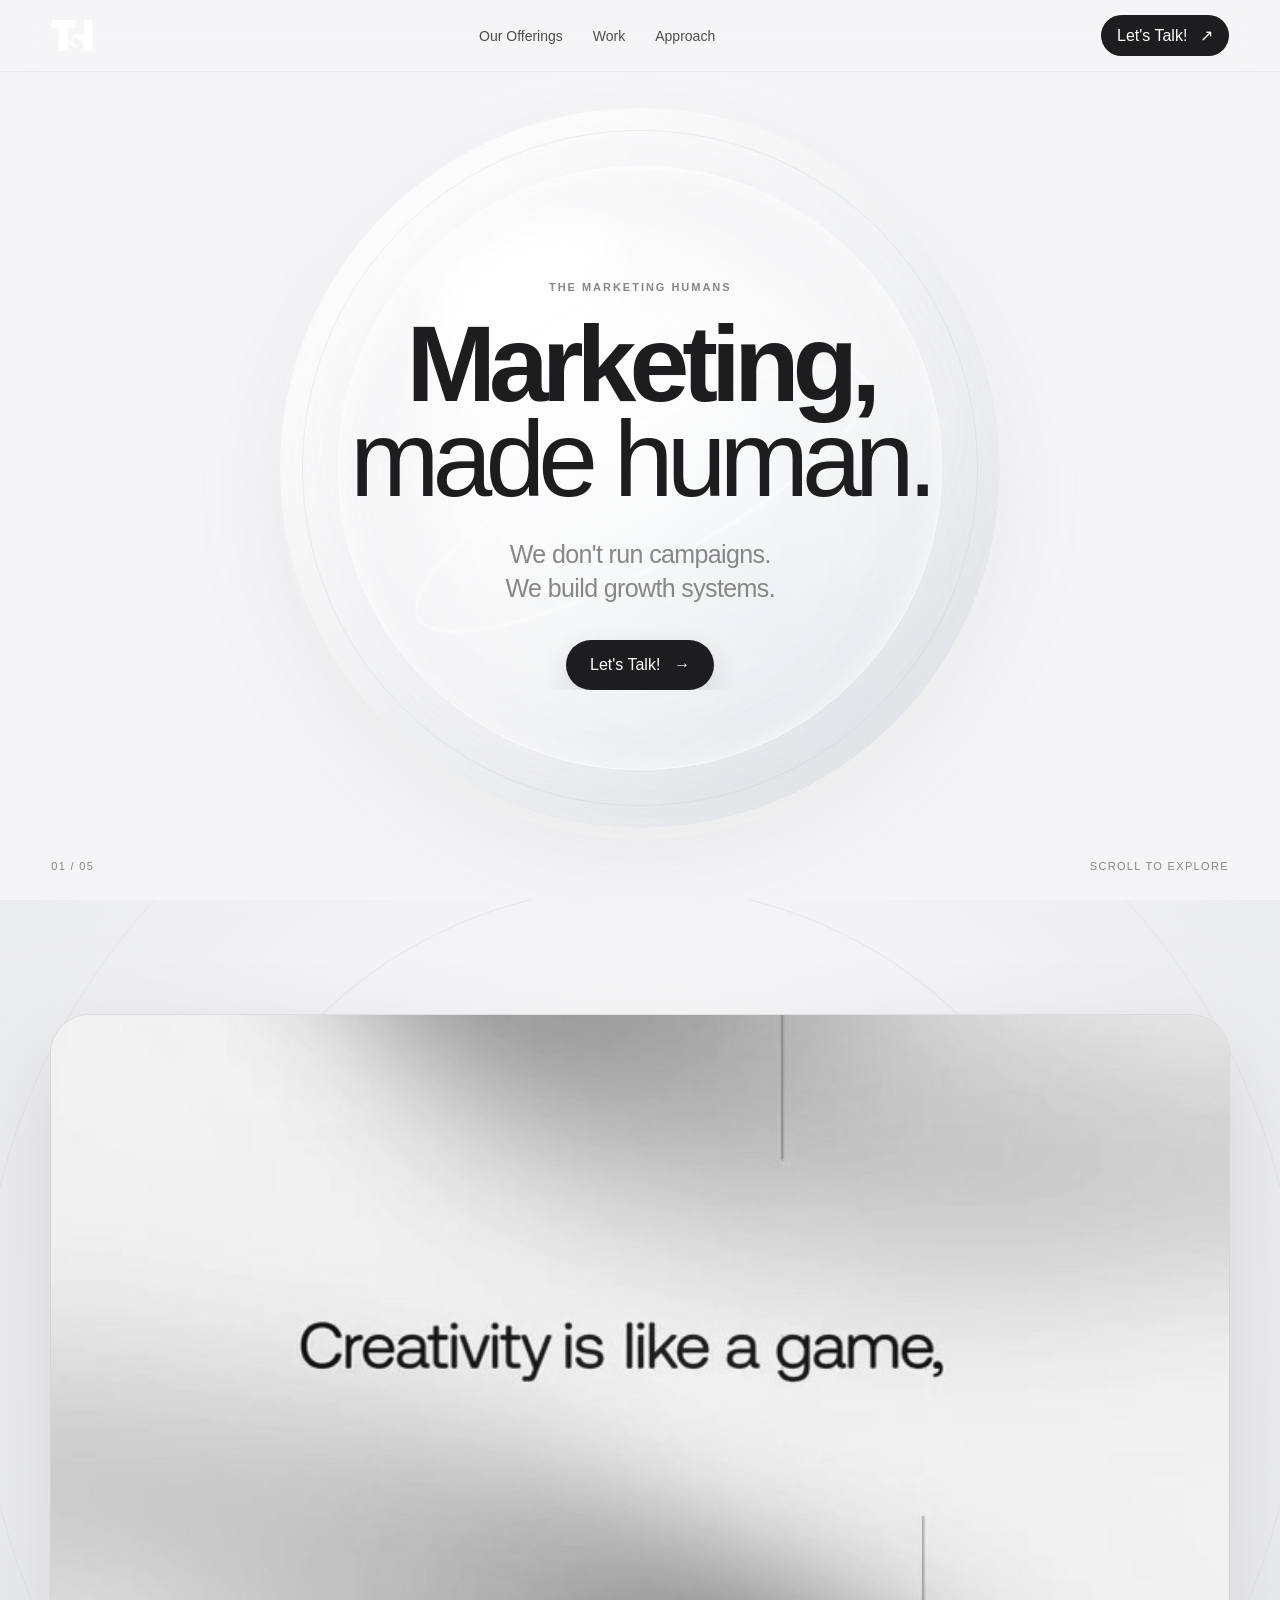
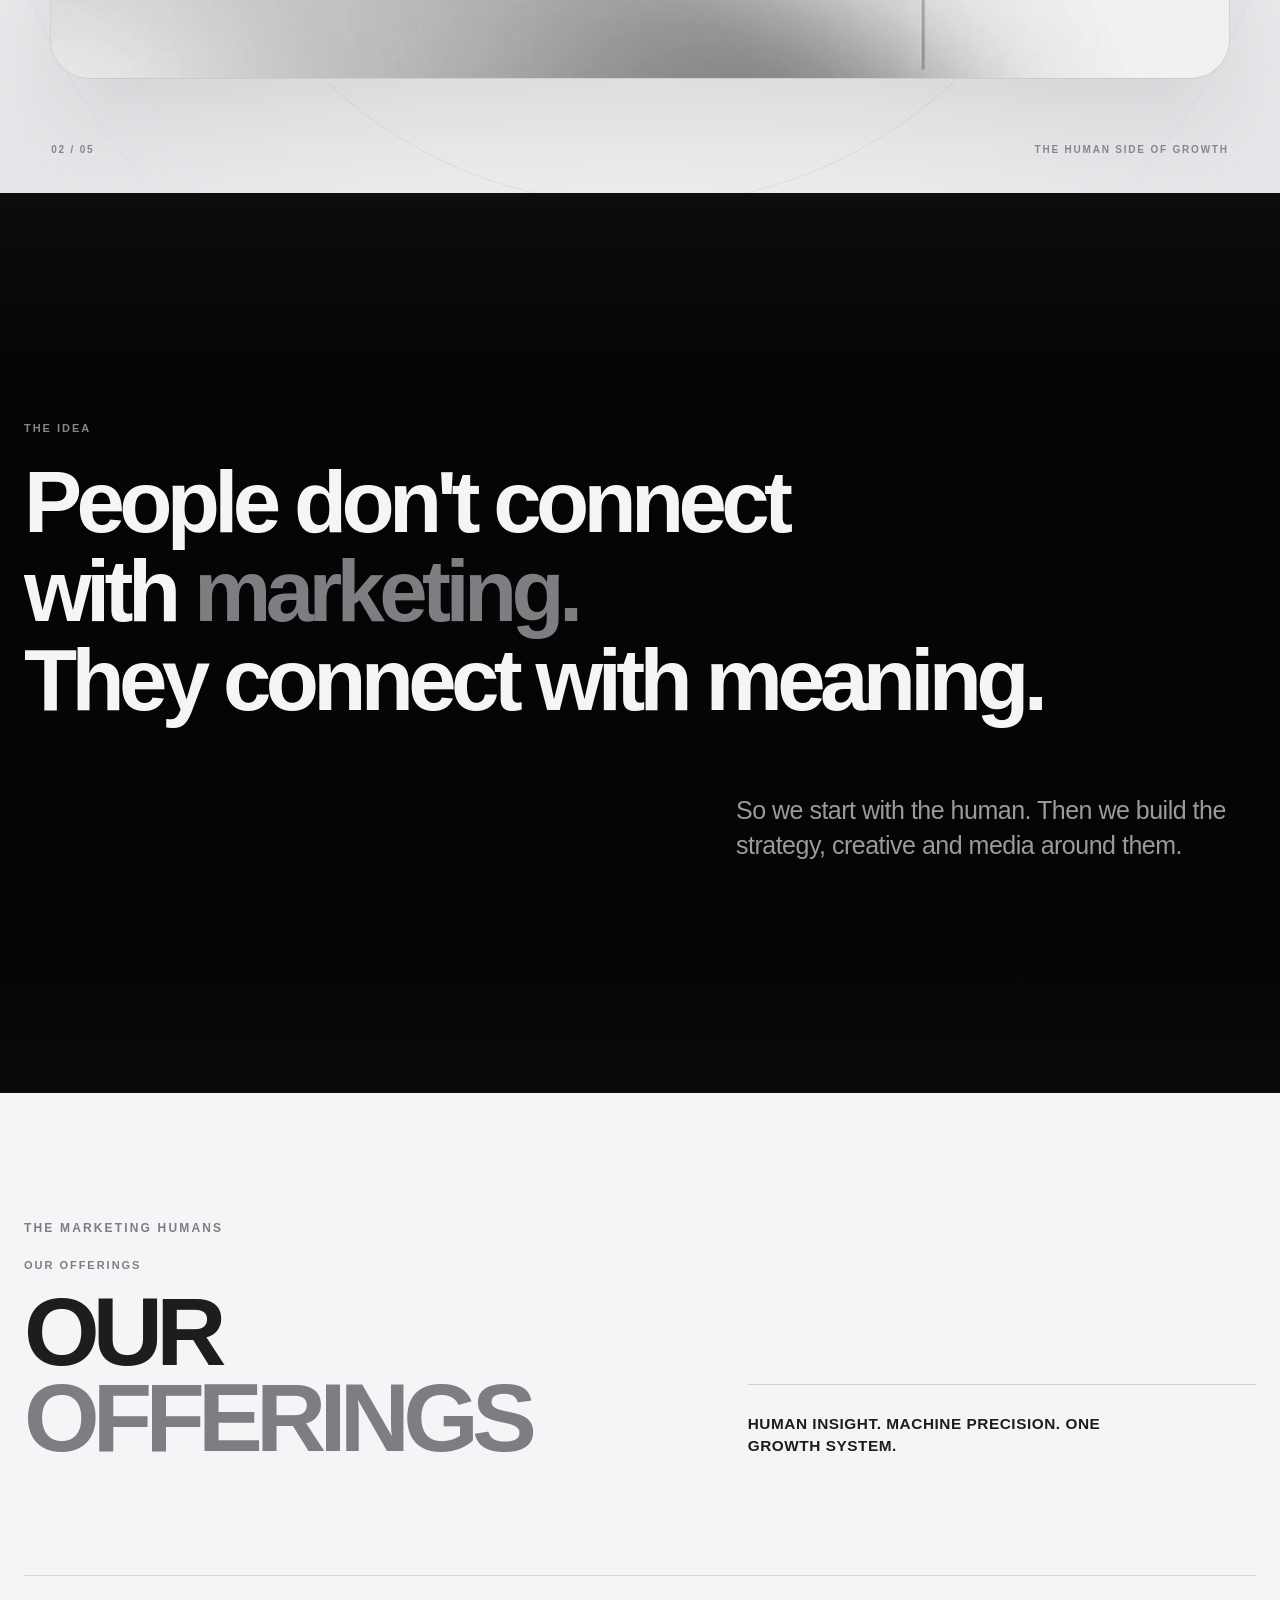
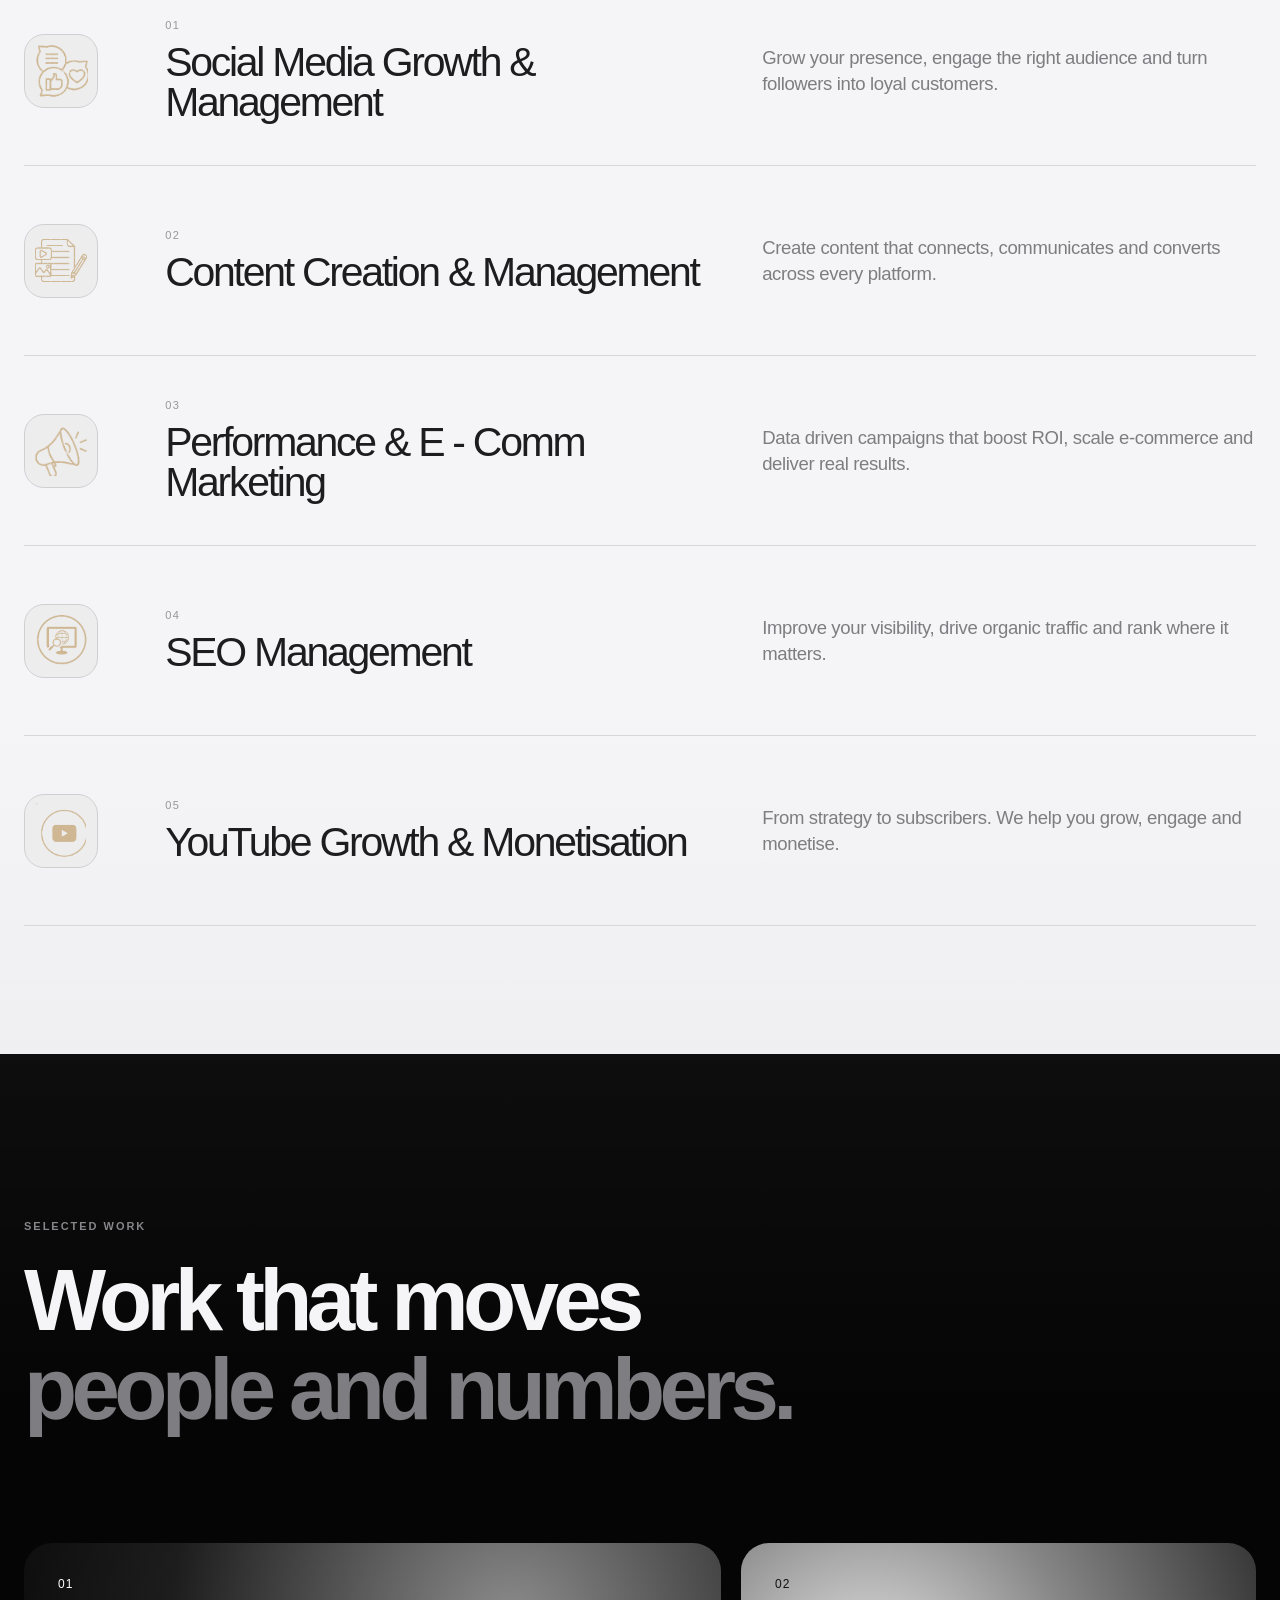
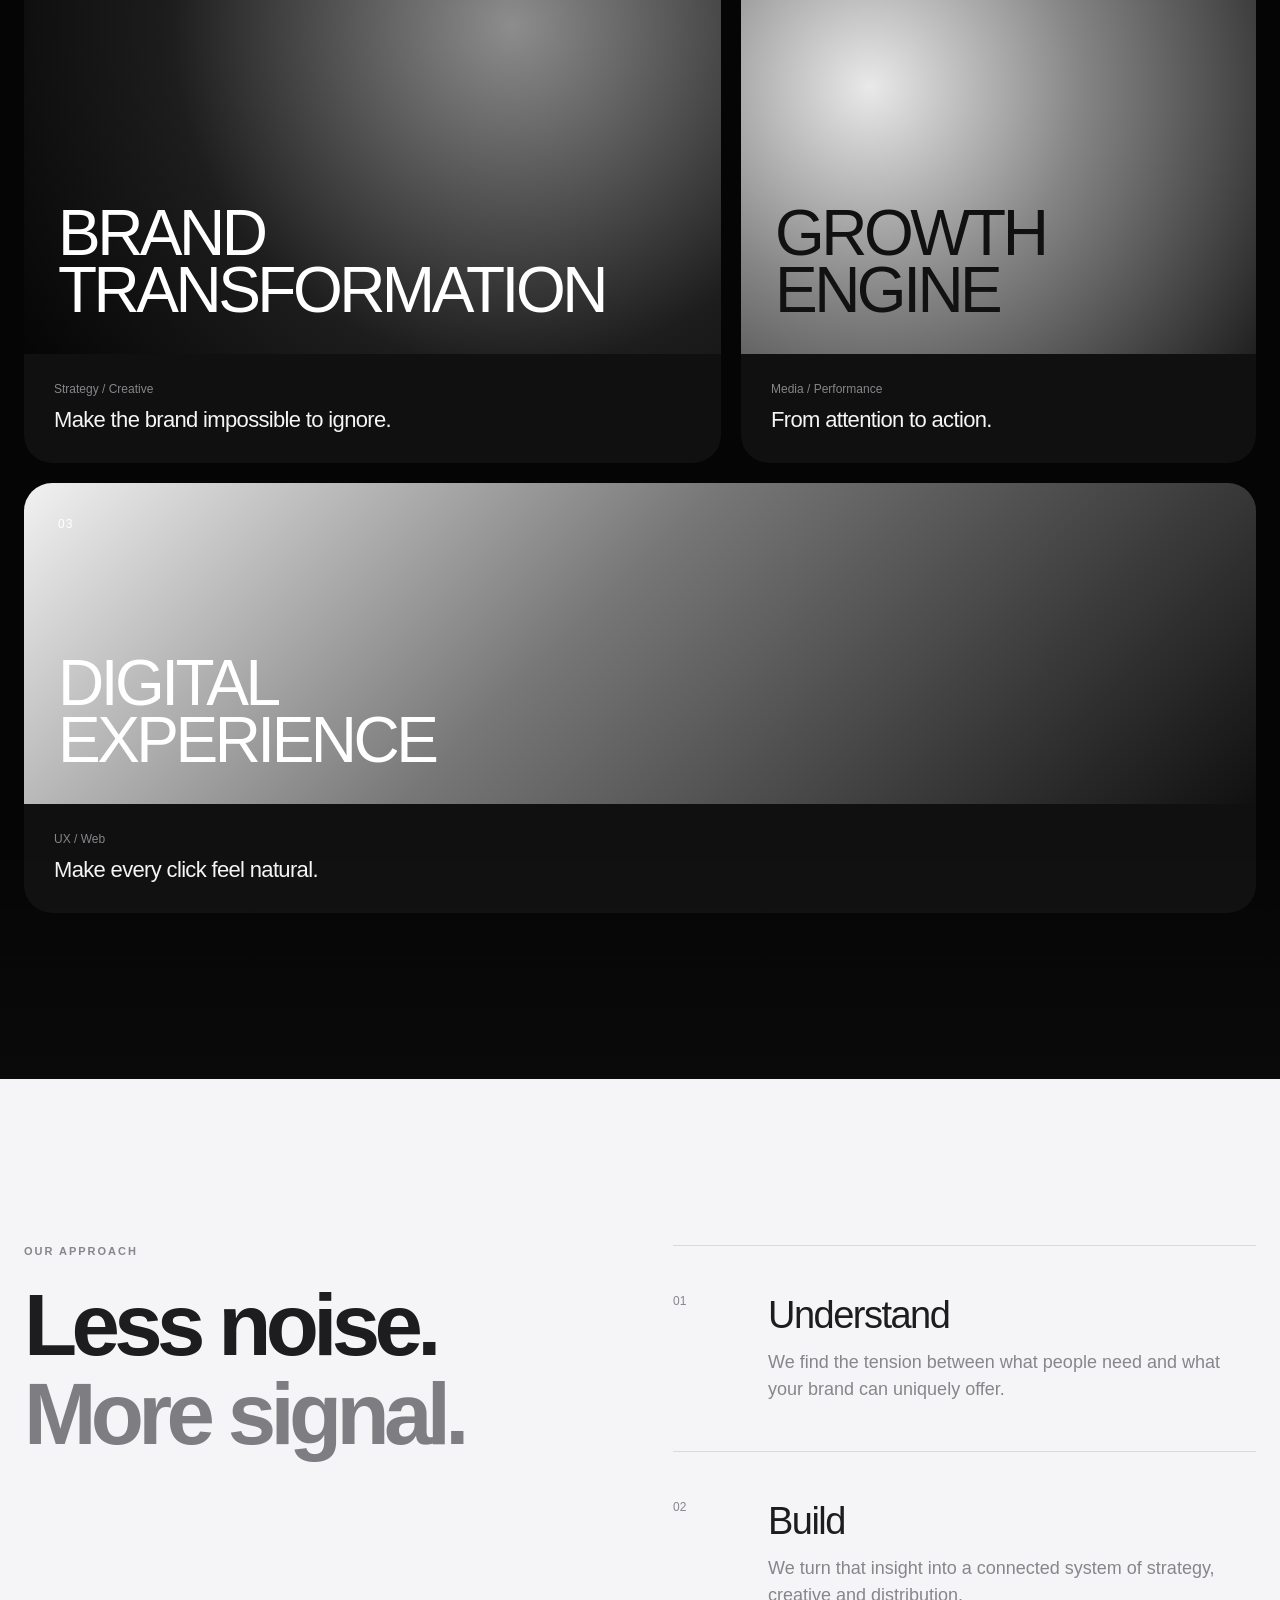
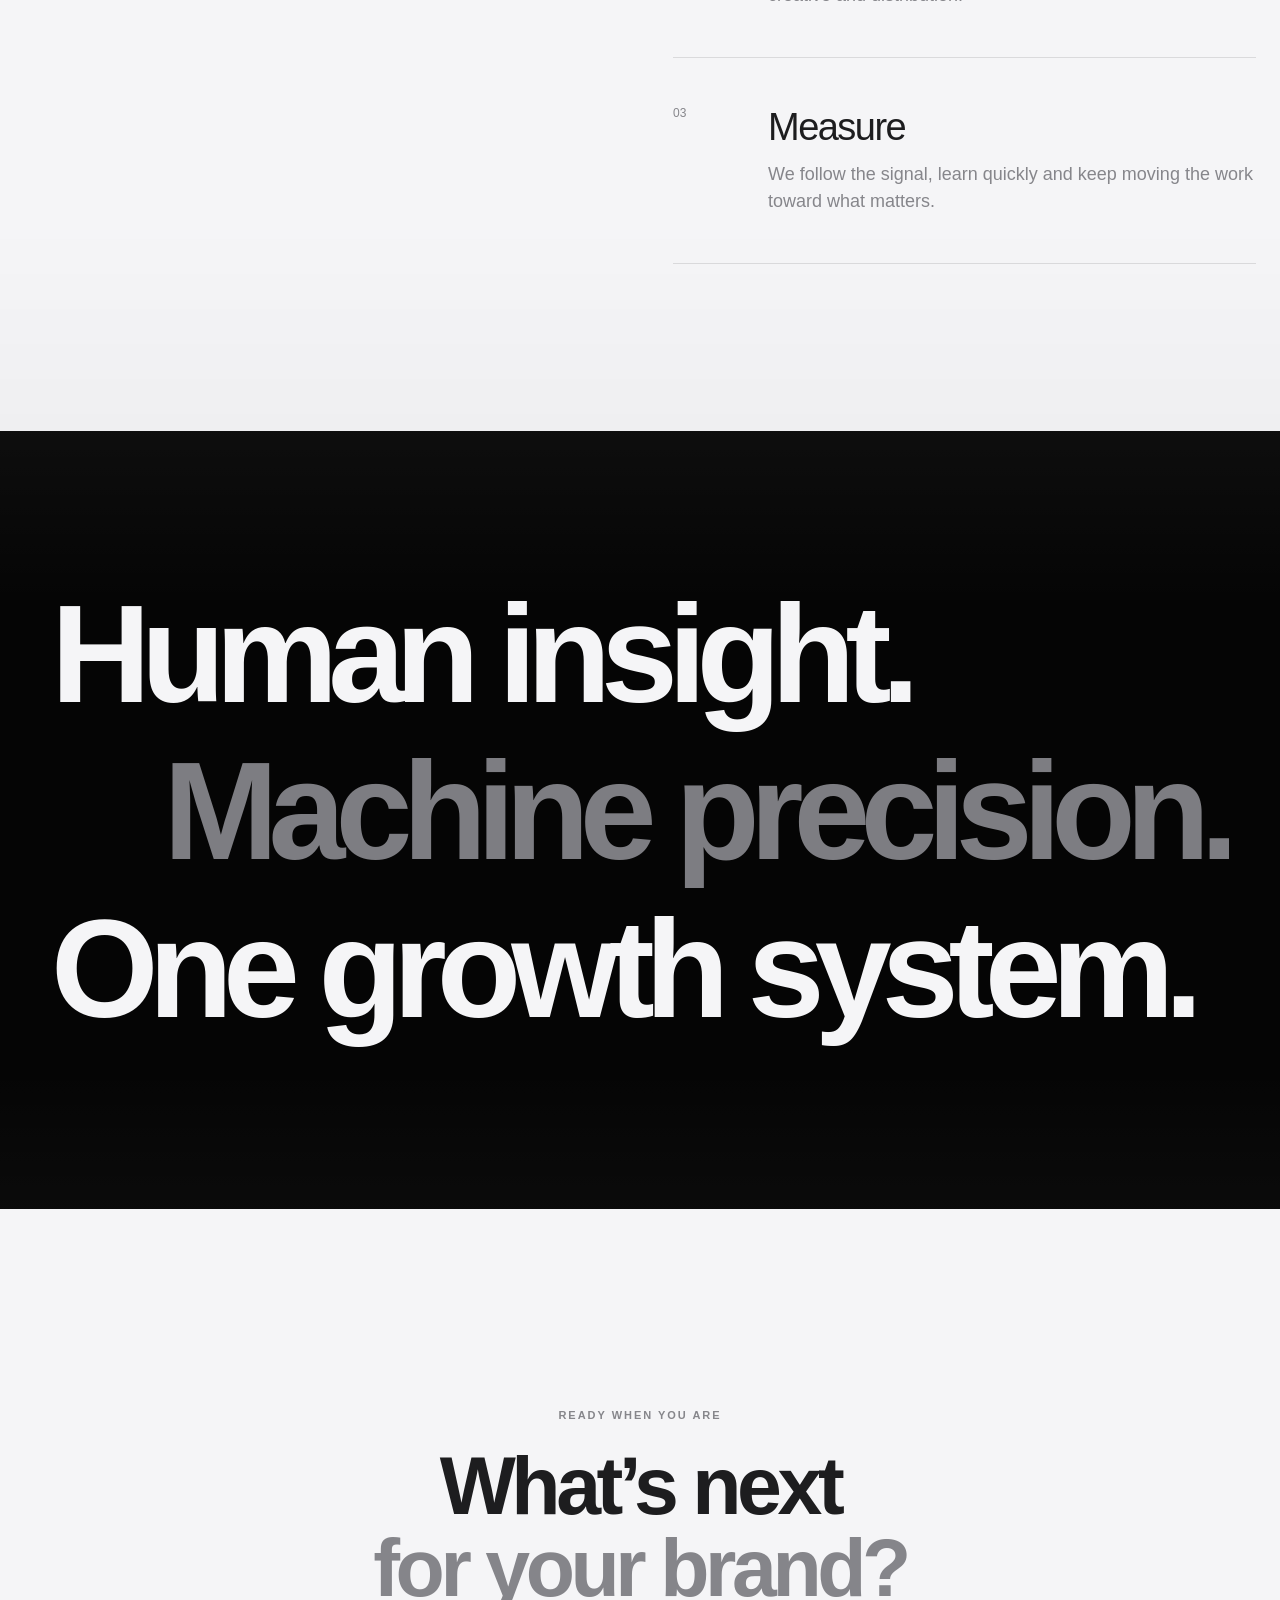
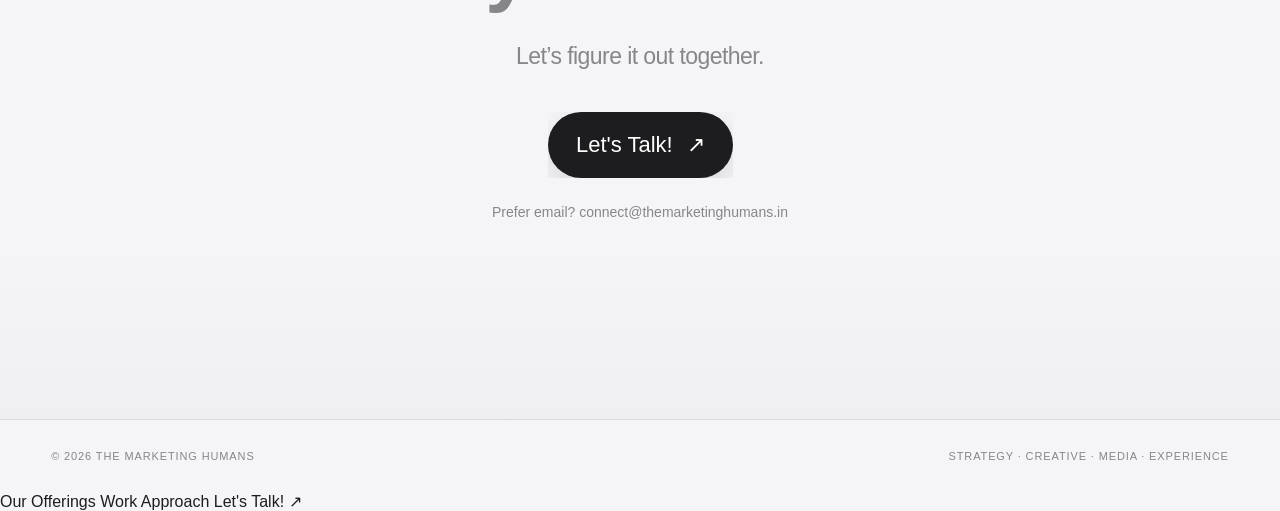
==== commit 84f41d81: "Add files via upload" ====
--- a/index.html
+++ b/index.html
@@ -13,47 +13,31 @@
 </head>
 <body class="is-loading">
   <div id="site-loader" class="site-loader" aria-label="The Marketing Humans intro" aria-live="polite">
-    <div class="loader-halo" aria-hidden="true"></div>
+    <div class="loader-atmosphere" aria-hidden="true">
+      <span class="loader-blob loader-blob-a"></span>
+      <span class="loader-blob loader-blob-b"></span>
+      <span class="loader-blob loader-blob-c"></span>
+      <span class="loader-orbit loader-orbit-a"></span>
+      <span class="loader-orbit loader-orbit-b"></span>
+      <span class="loader-orbit loader-orbit-c"></span>
+      <span class="loader-orbit loader-orbit-d"></span>
+      <span class="loader-particle loader-particle-a"></span>
+      <span class="loader-particle loader-particle-b"></span>
+      <span class="loader-particle loader-particle-c"></span>
+      <span class="loader-particle loader-particle-d"></span>
+    </div>
+
     <div class="loader-content">
       <div class="loader-logo-wrap">
         <img src="TMH-mark-white.png" alt="The Marketing Humans logo">
       </div>
-      <div class="loader-title">THE MARKETING HUMANS</div>
-      <div class="loader-subtitle"><span></span><em>IDEAS TO IMPACT</em><span></span></div>
-
-      <div class="human-connection-stage" aria-hidden="true">
-        <div class="connection-glow"></div>
-        <svg class="human-connection" viewBox="0 0 1200 520" xmlns="http://www.w3.org/2000/svg" role="presentation">
-          <defs>
-            <linearGradient id="armLight" x1="0" y1="0" x2="1" y2="1">
-              <stop offset="0" stop-color="#f7f7f7"/>
-              <stop offset=".55" stop-color="#ffffff"/>
-              <stop offset="1" stop-color="#d8d8d8"/>
-            </linearGradient>
-            <filter id="softHandGlow" x="-30%" y="-40%" width="160%" height="180%">
-              <feGaussianBlur stdDeviation="8" result="b"/>
-              <feMerge><feMergeNode in="b"/><feMergeNode in="SourceGraphic"/></feMerge>
-            </filter>
-          </defs>
-
-          <!-- Left human arm + hand -->
-          <g class="human-arm human-arm-left" filter="url(#softHandGlow)">
-            <path fill="url(#armLight)" d="M-45 210 C95 210 220 232 344 272 C402 291 458 314 510 329 C529 335 543 349 547 365 C550 378 543 390 531 397 C518 405 501 403 486 396 L445 378 C459 395 467 408 460 419 C453 431 436 432 421 422 L386 399 C399 415 403 429 395 438 C386 449 369 445 355 434 L320 406 C331 422 332 436 322 443 C310 451 296 444 285 433 L245 392 C226 374 207 361 183 350 C129 325 68 316 -45 316 Z"/>
-            <path fill="#ededed" d="M493 345 C510 344 527 350 538 361 C548 372 548 386 539 395 C530 404 516 405 504 399 L476 384 C463 377 458 364 464 354 C469 347 480 344 493 345Z"/>
-          </g>
-
-          <!-- Right human arm + hand -->
-          <g class="human-arm human-arm-right" filter="url(#softHandGlow)">
-            <path fill="url(#armLight)" d="M1245 210 C1105 210 980 232 856 272 C798 291 742 314 690 329 C671 335 657 349 653 365 C650 378 657 390 669 397 C682 405 699 403 714 396 L755 378 C741 395 733 408 740 419 C747 431 764 432 779 422 L814 399 C801 415 797 429 805 438 C814 449 831 445 845 434 L880 406 C869 422 868 436 878 443 C890 451 904 444 915 433 L955 392 C974 374 993 361 1017 350 C1071 325 1132 316 1245 316 Z"/>
-            <path fill="#ededed" d="M707 345 C690 344 673 350 662 361 C652 372 652 386 661 395 C670 404 684 405 696 399 L724 384 C737 377 742 364 736 354 C731 347 720 344 707 345Z"/>
-          </g>
-        </svg>
-        <div class="connection-pulse" aria-hidden="true"></div>
-      </div>
-
-      <div class="loader-tagline">MARKETING, MADE HUMAN.</div>
+      <div class="loader-wordmark" aria-label="The Marketing Humans">
+        <span>THE</span><span>MARKETING</span><span>HUMANS</span>
+      </div>
+      <div class="loader-subtitle"><i></i><em>IDEAS TO IMPACT</em><i></i></div>
     </div>
-    <div class="loader-line" aria-hidden="true"></div>
+
+    <div class="loader-vignette" aria-hidden="true"></div>
   </div>
 
   <div class="scroll-progress" aria-hidden="true"></div>
@@ -96,6 +80,30 @@
       </div>
     </section>
 
+    <section class="motion-manifesto" aria-label="The Marketing Humans motion manifesto">
+      <div class="motion-orb motion-orb-a" aria-hidden="true"></div>
+      <div class="motion-orb motion-orb-b" aria-hidden="true"></div>
+      <div class="motion-frame">
+        <video
+          class="motion-video"
+          autoplay
+          muted
+          loop
+          playsinline
+          preload="auto"
+          poster="tmh-motion-poster.jpg"
+          aria-label="The Marketing Humans motion film"
+        >
+          <source src="tmh-motion.mp4" type="video/mp4">
+        </video>
+        <div class="motion-sheen" aria-hidden="true"></div>
+      </div>
+      <div class="motion-meta">
+        <span>02 / 05</span>
+        <span>THE HUMAN SIDE OF GROWTH</span>
+      </div>
+    </section>
+
     <section class="statement section-dark">
       <div class="section-inner">
         <p class="eyebrow reveal">THE IDEA</p>
--- a/styles.css
+++ b/styles.css
@@ -11,78 +11,245 @@
 * { box-sizing: border-box; }
 html { scroll-behavior: smooth; }
 
-/* Cinematic handshake intro */
+/* TMH quick cinematic intro — abstract motion inspired by the supplied reference video */
 body.is-loading { overflow: hidden; }
 .site-loader {
-  position: fixed; inset: 0; z-index: 1000;
-  display: grid; place-items: center;
+  position: fixed;
+  inset: 0;
+  z-index: 1000;
+  display: grid;
+  place-items: center;
   background: #050505;
-  opacity: 1; visibility: visible; pointer-events: auto;
-  overflow: hidden; isolation: isolate;
-  transition: opacity 850ms cubic-bezier(.22,1,.36,1), visibility 850ms;
-}
+  color: #fff;
+  overflow: hidden;
+  isolation: isolate;
+  opacity: 1;
+  visibility: visible;
+  pointer-events: auto;
+  transition: opacity 560ms cubic-bezier(.22,1,.36,1), visibility 560ms;
+}
+body.loaded .site-loader { opacity: 0; visibility: hidden; pointer-events: none; }
+
 .site-loader::before {
-  content: ""; position: absolute; inset: 0;
-  background: radial-gradient(circle at 50% 54%, rgba(255,255,255,.055), transparent 31%),
-              radial-gradient(circle at 50% 54%, rgba(255,255,255,.025), transparent 54%);
-  pointer-events:none;
-}
-.site-loader::after {
-  content: ""; position:absolute; left:50%; bottom:7.5%; width:110px; height:1px;
-  transform:translateX(-50%) scaleX(.15); transform-origin:center;
-  background:rgba(255,255,255,.2); opacity:0;
-  animation: loaderLine 900ms cubic-bezier(.22,1,.36,1) .5s forwards;
-}
-body.loaded .site-loader { opacity:0; visibility:hidden; pointer-events:none; }
+  content: "";
+  position: absolute;
+  inset: -25%;
+  background:
+    radial-gradient(circle at 50% 50%, rgba(255,255,255,.055), transparent 19%),
+    radial-gradient(circle at 20% 35%, rgba(255,255,255,.022), transparent 24%),
+    radial-gradient(circle at 80% 68%, rgba(255,255,255,.018), transparent 28%);
+  filter: blur(20px);
+  pointer-events: none;
+  animation: loaderBreath 2.8s ease-in-out infinite alternate;
+}
+
+.loader-atmosphere {
+  position: absolute;
+  inset: 0;
+  overflow: hidden;
+  pointer-events: none;
+}
+.loader-blob {
+  position: absolute;
+  width: min(46vw, 650px);
+  aspect-ratio: 1;
+  border-radius: 50%;
+  filter: blur(55px);
+  opacity: .18;
+  mix-blend-mode: screen;
+}
+.loader-blob-a {
+  left: -16%; top: 8%;
+  background: radial-gradient(circle, rgba(255,255,255,.42), transparent 66%);
+  animation: blobA 2.5s cubic-bezier(.22,1,.36,1) infinite alternate;
+}
+.loader-blob-b {
+  right: -18%; bottom: -8%;
+  background: radial-gradient(circle, rgba(170,175,180,.35), transparent 67%);
+  animation: blobB 2.9s cubic-bezier(.22,1,.36,1) infinite alternate;
+}
+.loader-blob-c {
+  left: 35%; top: 35%;
+  width: min(34vw, 480px);
+  opacity: .12;
+  background: radial-gradient(circle, rgba(255,255,255,.55), transparent 68%);
+  animation: blobC 2.2s ease-in-out infinite alternate;
+}
+
+.loader-orbit {
+  position: absolute;
+  left: 50%; top: 50%;
+  width: min(112vw, 1320px);
+  height: min(38vw, 470px);
+  border: 1px solid rgba(255,255,255,.12);
+  border-radius: 50%;
+  transform: translate(-50%,-50%) rotate(-18deg) scale(.72);
+  opacity: 0;
+  filter: blur(.15px);
+}
+.loader-orbit-a { animation: orbitInA 2.2s cubic-bezier(.22,1,.36,1) .02s forwards; }
+.loader-orbit-b {
+  width: min(82vw, 980px); height: min(70vw, 720px);
+  transform: translate(-50%,-50%) rotate(64deg) scale(.68);
+  border-color: rgba(255,255,255,.08);
+  animation: orbitInB 2.15s cubic-bezier(.22,1,.36,1) .10s forwards;
+}
+.loader-orbit-c {
+  width: min(145vw, 1700px); height: min(52vw, 640px);
+  transform: translate(-50%,-50%) rotate(17deg) scale(.78);
+  border-color: rgba(255,255,255,.065);
+  animation: orbitInC 2.35s cubic-bezier(.22,1,.36,1) .18s forwards;
+}
+.loader-orbit-d {
+  width: min(58vw, 760px); height: min(58vw, 760px);
+  border-color: rgba(255,255,255,.055);
+  transform: translate(-50%,-50%) rotate(0deg) scale(.58);
+  animation: orbitInD 2.1s cubic-bezier(.22,1,.36,1) .24s forwards;
+}
+
+.loader-orbit::after {
+  content: "";
+  position: absolute;
+  width: 5px; height: 5px;
+  border-radius: 50%;
+  background: rgba(255,255,255,.85);
+  box-shadow: 0 0 14px rgba(255,255,255,.7);
+  left: 78%; top: 8%;
+  animation: orbitDot 2.4s linear infinite;
+}
+.loader-orbit-b::after { left: 12%; top: 71%; animation-delay: -.9s; opacity: .65; }
+.loader-orbit-c::after { left: 63%; top: 91%; animation-delay: -1.5s; opacity: .5; }
+.loader-orbit-d::after { left: 9%; top: 38%; animation-delay: -.45s; opacity: .45; }
+
+.loader-particle {
+  position: absolute;
+  width: 3px; height: 3px;
+  border-radius: 50%;
+  background: #fff;
+  box-shadow: 0 0 12px rgba(255,255,255,.75);
+  opacity: 0;
+}
+.loader-particle-a { left: 28%; top: 28%; animation: particleFloat 1.8s ease-in-out .35s infinite; }
+.loader-particle-b { left: 72%; top: 32%; animation: particleFloat 2.1s ease-in-out .7s infinite; }
+.loader-particle-c { left: 63%; top: 70%; animation: particleFloat 1.9s ease-in-out .5s infinite; }
+.loader-particle-d { left: 34%; top: 67%; animation: particleFloat 2.3s ease-in-out .9s infinite; }
+
 .loader-content {
-  position:relative; z-index:3; width:min(1120px,88vw);
-  display:flex; flex-direction:column; align-items:center; text-align:center;
-  transform:translateY(10px); opacity:0;
-  animation: loaderContentIn 950ms cubic-bezier(.22,1,.36,1) .05s forwards;
+  position: relative;
+  z-index: 5;
+  width: min(980px, 92vw);
+  display: flex;
+  flex-direction: column;
+  align-items: center;
+  text-align: center;
+  transform: translateY(22px) scale(.965);
+  opacity: 0;
+  animation: loaderContentIn 1.05s cubic-bezier(.22,1,.36,1) .06s forwards;
 }
 .loader-logo-wrap {
-  width:clamp(58px,6vw,78px); height:clamp(58px,6vw,78px);
-  display:grid; place-items:center; margin-bottom:22px;
-  opacity:0; transform:translateY(10px) scale(.94);
-  animation: loaderElementIn 850ms cubic-bezier(.22,1,.36,1) .08s forwards;
-}
-.loader-logo-wrap img { width:100%; height:100%; object-fit:contain; display:block; filter:none; }
-.loader-title {
-  color:#fff; font-size:clamp(20px,2.15vw,32px); line-height:1;
-  font-weight:650; letter-spacing:.15em; white-space:nowrap;
-  opacity:0; transform:translateY(10px);
-  animation: loaderElementIn 850ms cubic-bezier(.22,1,.36,1) .16s forwards;
-}
+  width: clamp(58px, 5.5vw, 76px);
+  height: clamp(58px, 5.5vw, 76px);
+  display: grid;
+  place-items: center;
+  margin-bottom: clamp(20px, 2.2vw, 30px);
+  opacity: 0;
+  transform: translateY(12px) scale(.86);
+  animation: loaderLogoIn .75s cubic-bezier(.22,1,.36,1) .18s forwards;
+}
+.loader-logo-wrap img {
+  width: 100%; height: 100%; object-fit: contain; display: block;
+}
+.loader-wordmark {
+  display: flex;
+  justify-content: center;
+  align-items: baseline;
+  gap: .24em;
+  color: #fff;
+  font-size: clamp(25px, 3.3vw, 52px);
+  line-height: .95;
+  font-weight: 650;
+  letter-spacing: .105em;
+  white-space: nowrap;
+}
+.loader-wordmark span {
+  opacity: 0;
+  transform: translateY(20px);
+  filter: blur(7px);
+  animation: loaderWordIn .78s cubic-bezier(.22,1,.36,1) forwards;
+}
+.loader-wordmark span:nth-child(1) { animation-delay: .34s; }
+.loader-wordmark span:nth-child(2) { animation-delay: .43s; }
+.loader-wordmark span:nth-child(3) { animation-delay: .52s; }
 .loader-subtitle {
-  display:flex; align-items:center; gap:22px; margin-top:14px;
-  color:rgba(255,255,255,.58); font-size:11px; font-weight:600; letter-spacing:.34em;
-  opacity:0; transform:translateY(8px);
-  animation: loaderElementIn 850ms cubic-bezier(.22,1,.36,1) .23s forwards;
-}
-.loader-subtitle span { width:58px; height:1px; background:rgba(255,255,255,.22); }
-.loader-subtitle em { font-style:normal; }
-.loader-stage {
-  position:relative; width:min(820px,82vw); aspect-ratio:1.9;
-  margin-top:clamp(28px,4.5vw,58px); display:grid; place-items:center;
-  opacity:0; transform:translateY(12px) scale(.975);
-  animation: handshakeIn 1050ms cubic-bezier(.22,1,.36,1) .26s forwards;
-}
-.handshake-animation { width:100%; height:100%; display:grid; place-items:center; overflow:visible; filter:drop-shadow(0 0 18px rgba(255,255,255,.08)); }
-.handshake-animation svg { width:100%; height:100%; display:block; overflow:visible; }
-.loader-rings { position:absolute; left:50%; top:58%; width:min(360px,40vw); aspect-ratio:1; transform:translate(-50%,-50%); z-index:1; pointer-events:none; opacity:.7; }
-.loader-rings span { position:absolute; inset:0; border:1px solid rgba(255,255,255,.055); border-radius:50%; transform:scale(.55); }
-.loader-rings span:nth-child(2) { inset:9%; transform:scale(.7); opacity:.65; }
-.loader-rings span:nth-child(3) { inset:18%; transform:scale(.85); opacity:.45; }
-.loader-aura { position:absolute; left:50%; top:56%; width:min(620px,70vw); aspect-ratio:1; transform:translate(-50%,-50%); border-radius:50%; background:radial-gradient(circle, rgba(255,255,255,.045), rgba(255,255,255,0) 62%); filter:blur(18px); pointer-events:none; }
+  display: flex;
+  align-items: center;
+  gap: 20px;
+  margin-top: 16px;
+  color: rgba(255,255,255,.58);
+  font-size: 10px;
+  font-weight: 650;
+  letter-spacing: .34em;
+  opacity: 0;
+  transform: translateY(9px);
+  animation: loaderSubIn .7s cubic-bezier(.22,1,.36,1) .66s forwards;
+}
+.loader-subtitle i {
+  display: block;
+  width: 58px;
+  height: 1px;
+  background: rgba(255,255,255,.22);
+}
+.loader-subtitle em { font-style: normal; }
+.loader-vignette {
+  position: absolute;
+  inset: 0;
+  z-index: 8;
+  pointer-events: none;
+  background: radial-gradient(circle at center, transparent 32%, rgba(0,0,0,.18) 100%);
+}
+
+body.loaded .loader-content { animation: loaderContentOut .48s cubic-bezier(.22,1,.36,1) forwards; }
+body.loaded .loader-atmosphere { animation: atmosphereOut .5s ease forwards; }
+body.loaded .loader-vignette { animation: vignetteOut .5s ease forwards; }
+
+@keyframes loaderBreath { from { transform: scale(.98); opacity: .8; } to { transform: scale(1.04); opacity: 1; } }
+@keyframes blobA { from { transform: translate(-8vw, 2vh) scale(.82); } to { transform: translate(7vw, 9vh) scale(1.08); } }
+@keyframes blobB { from { transform: translate(8vw, 5vh) scale(.9); } to { transform: translate(-6vw, -8vh) scale(1.08); } }
+@keyframes blobC { from { transform: translate(-4vw, 3vh) scale(.82); } to { transform: translate(4vw, -3vh) scale(1.12); } }
+@keyframes orbitInA { 0% { opacity:0; transform:translate(-50%,-50%) rotate(-18deg) scale(.62); } 28% { opacity:.65; } 100% { opacity:.72; transform:translate(-50%,-50%) rotate(-7deg) scale(1); } }
+@keyframes orbitInB { 0% { opacity:0; transform:translate(-50%,-50%) rotate(55deg) scale(.58); } 32% { opacity:.55; } 100% { opacity:.58; transform:translate(-50%,-50%) rotate(72deg) scale(1); } }
+@keyframes orbitInC { 0% { opacity:0; transform:translate(-50%,-50%) rotate(8deg) scale(.65); } 34% { opacity:.4; } 100% { opacity:.42; transform:translate(-50%,-50%) rotate(24deg) scale(1); } }
+@keyframes orbitInD { 0% { opacity:0; transform:translate(-50%,-50%) rotate(-12deg) scale(.5); } 38% { opacity:.3; } 100% { opacity:.32; transform:translate(-50%,-50%) rotate(8deg) scale(1); } }
+@keyframes orbitDot { from { transform: rotate(0deg) translateX(9px); } to { transform: rotate(360deg) translateX(9px); } }
+@keyframes particleFloat { 0%,100% { opacity:0; transform:translate3d(0,6px,0) scale(.7); } 35% { opacity:.8; } 65% { opacity:.55; } 100% { transform:translate3d(12px,-12px,0) scale(1); } }
 @keyframes loaderContentIn { to { opacity:1; transform:none; } }
-@keyframes loaderElementIn { to { opacity:1; transform:none; } }
-@keyframes handshakeIn { from { opacity:0; transform:translateY(18px) scale(.96); filter:blur(7px); } to { opacity:1; transform:none; filter:none; } }
-@keyframes loaderLine { to { opacity:1; transform:translateX(-50%) scaleX(1); } }
-@media (max-width:800px) {
-  .loader-title { font-size:16px; letter-spacing:.11em; }
-  .loader-subtitle { gap:12px; font-size:9px; letter-spacing:.24em; }
-  .loader-subtitle span { width:28px; }
-  .loader-stage { width:94vw; margin-top:32px; }
+@keyframes loaderLogoIn { to { opacity:1; transform:none; } }
+@keyframes loaderWordIn { to { opacity:1; transform:none; filter:none; } }
+@keyframes loaderSubIn { to { opacity:1; transform:none; } }
+@keyframes loaderContentOut { to { opacity:0; transform:translateY(-12px) scale(1.018); filter:blur(3px); } }
+@keyframes atmosphereOut { to { opacity:0; transform:scale(1.04); } }
+@keyframes vignetteOut { to { opacity:0; } }
+
+@media (max-width: 800px) {
+  .loader-content { width: 94vw; }
+  .loader-logo-wrap { width: 58px; height: 58px; margin-bottom: 19px; }
+  .loader-wordmark {
+    font-size: clamp(18px, 6.5vw, 30px);
+    letter-spacing: .065em;
+    gap: .13em;
+  }
+  .loader-subtitle { gap: 11px; font-size: 8px; letter-spacing: .22em; }
+  .loader-subtitle i { width: 28px; }
+  .loader-orbit-a { width: 150vw; height: 58vw; }
+  .loader-orbit-b { width: 118vw; height: 105vw; }
+  .loader-orbit-c { width: 190vw; height: 78vw; }
+  .loader-orbit-d { width: 92vw; height: 92vw; }
+  .loader-blob { width: 82vw; filter: blur(48px); }
+}
+@media (prefers-reduced-motion: reduce) {
+  .loader-atmosphere *, .loader-content, .loader-logo-wrap, .loader-wordmark span, .loader-subtitle, .site-loader::before { animation: none !important; }
+  .loader-content, .loader-logo-wrap, .loader-wordmark span, .loader-subtitle { opacity: 1 !important; transform: none !important; filter: none !important; }
+  .loader-orbit { opacity: .35 !important; }
 }
 
 body {
@@ -2325,3 +2492,313 @@
 @media (prefers-reduced-motion: reduce) {
   .loader-halo,.loader-logo-wrap,.loader-title,.loader-subtitle,.human-connection-stage,.human-arm-left,.human-arm-right,.loader-tagline,.loader-line,.connection-pulse { animation:none !important; opacity:1 !important; transform:none !important; }
 }
+
+/* TMH HEADER LOGO — adaptive contrast on light + dark backgrounds */
+.site-header .brand {
+  isolation: isolate;
+  position: relative;
+}
+.site-header .brand img {
+  mix-blend-mode: difference !important;
+  filter: none !important;
+  opacity: 1 !important;
+  transition: transform .7s var(--motion-slow), opacity .3s ease;
+}
+/* Keep the logo crisp while letting its white artwork invert naturally:
+   white artwork -> black on light surfaces, white on dark surfaces. */
+@media (prefers-reduced-motion: reduce) {
+  .site-header .brand img { transition: none !important; }
+}
+
+/* =========================================================
+   TMH TYPOGRAPHY SAFETY FIX — prevent oversized letters
+   from touching/clipping between lines at large viewports.
+   ========================================================= */
+.statement,
+.big-type {
+  overflow-x: clip !important;
+  overflow-y: visible !important;
+}
+
+.statement-title,
+.section-heading h2,
+.approach h2,
+.contact h2 {
+  line-height: .98 !important;
+  overflow: visible !important;
+}
+
+.big-type {
+  padding-top: 17vh !important;
+  padding-bottom: 17vh !important;
+}
+
+.big-type-line {
+  font-size: clamp(58px, 10.8vw, 180px) !important;
+  line-height: .92 !important;
+  letter-spacing: -.072em !important;
+  white-space: nowrap !important;
+  overflow: visible !important;
+  padding-bottom: .04em !important;
+}
+
+@media (max-width: 1200px) {
+  .big-type-line {
+    font-size: clamp(54px, 10.7vw, 132px) !important;
+    line-height: .94 !important;
+  }
+}
+
+@media (max-width: 800px) {
+  .statement-title,
+  .section-heading h2,
+  .approach h2,
+  .contact h2 {
+    line-height: .98 !important;
+  }
+
+  .big-type {
+    padding: 14vh 5vw !important;
+  }
+
+  .big-type-line {
+    font-size: clamp(52px, 15.5vw, 92px) !important;
+    line-height: .96 !important;
+    letter-spacing: -.065em !important;
+    white-space: normal !important;
+    overflow: visible !important;
+    text-wrap: balance;
+  }
+
+  .big-type-line.right {
+    text-align: left;
+    transform: none !important;
+  }
+}
+
+/* =========================================================
+   FINAL TYPOGRAPHY SAFETY FIX
+   Prevent oversized display type from being clipped at desktop
+   widths while preserving the existing visual hierarchy.
+   ========================================================= */
+html, body {
+  max-width: 100%;
+  overflow-x: clip;
+}
+
+.statement-title,
+.section-heading h2,
+.approach h2,
+.contact h2 {
+  max-width: 100%;
+  min-width: 0;
+  overflow-wrap: normal;
+  word-break: normal;
+  text-wrap: balance;
+}
+
+.statement-title {
+  font-size: clamp(48px, 6.8vw, 104px);
+}
+
+.section-heading h2,
+.approach h2 {
+  font-size: clamp(48px, 6.8vw, 104px);
+}
+
+.big-type {
+  padding-inline: clamp(24px, 4vw, 64px);
+  overflow: visible;
+}
+
+.big-type-line {
+  max-width: 100%;
+  min-width: 0;
+  font-size: clamp(56px, 9.6vw, 150px);
+  line-height: .88;
+  letter-spacing: -.07em;
+  white-space: normal;
+  overflow-wrap: normal;
+  word-break: normal;
+  text-wrap: balance;
+}
+
+.big-type-line.right {
+  max-width: 100%;
+  text-align: right;
+}
+
+@media (max-width: 1100px) {
+  .statement-title,
+  .section-heading h2,
+  .approach h2 {
+    font-size: clamp(46px, 7.4vw, 88px);
+  }
+
+  .big-type-line {
+    font-size: clamp(52px, 10vw, 120px);
+  }
+}
+
+@media (max-width: 800px) {
+  .statement-title,
+  .section-heading h2,
+  .approach h2,
+  .contact h2 {
+    max-width: 100%;
+    font-size: clamp(44px, 13vw, 78px);
+  }
+
+  .big-type {
+    padding-inline: 16px;
+    overflow: visible;
+  }
+
+  .big-type-line,
+  .big-type-line.right {
+    max-width: 100%;
+    font-size: clamp(48px, 16vw, 76px);
+    line-height: .9;
+    white-space: normal;
+    text-align: left;
+  }
+}
+
+/* =========================================================
+   FINAL GLYPH VISIBILITY FIX
+   Keep oversized typography fully visible vertically.
+   The previous overflow: clip on dark sections was cutting
+   descenders and the bottom of large display letters.
+   ========================================================= */
+.statement,
+.big-type {
+  overflow: visible !important;
+  overflow-x: visible !important;
+  overflow-y: visible !important;
+}
+
+.statement-title,
+.section-heading h2,
+.approach h2,
+.contact h2,
+.big-type-line {
+  overflow: visible !important;
+  padding-bottom: .10em !important;
+  line-height: 1.02 !important;
+}
+
+.big-type-line {
+  margin-bottom: .02em !important;
+}
+
+@media (max-width: 800px) {
+  .statement-title,
+  .section-heading h2,
+  .approach h2,
+  .contact h2,
+  .big-type-line {
+    line-height: 1.04 !important;
+    padding-bottom: .12em !important;
+  }
+}
+
+
+/* Motion manifesto — the supplied film is integrated as a native TMH section.
+   The source blue palette is converted to a soft monochrome treatment so it
+   feels native to the site's black / white / graphite visual system. */
+.motion-manifesto {
+  min-height: 92svh;
+  position: relative;
+  display: grid;
+  place-items: center;
+  overflow: hidden;
+  isolation: isolate;
+  background:
+    radial-gradient(circle at 50% 48%, rgba(255,255,255,.98) 0 18%, rgba(245,245,247,.92) 48%, rgba(232,233,236,.9) 100%);
+  padding: clamp(70px, 9vw, 120px) clamp(18px, 4vw, 64px);
+}
+.motion-frame {
+  position: relative;
+  width: min(1180px, 92vw);
+  aspect-ratio: 16 / 9;
+  overflow: hidden;
+  border-radius: clamp(22px, 3vw, 42px);
+  background: #e8e8eb;
+  box-shadow:
+    0 40px 100px rgba(29,29,31,.13),
+    0 0 0 1px rgba(29,29,31,.07);
+  transform: translateZ(0);
+}
+.motion-video {
+  display: block;
+  width: 100%;
+  height: 100%;
+  object-fit: cover;
+  filter: grayscale(1) invert(1) contrast(.9) brightness(1.03);
+  transform: scale(1.012);
+}
+.motion-sheen {
+  position: absolute;
+  inset: 0;
+  pointer-events: none;
+  background:
+    radial-gradient(circle at 50% 48%, rgba(255,255,255,.06), transparent 44%),
+    linear-gradient(180deg, rgba(255,255,255,.10), transparent 22%, transparent 78%, rgba(29,29,31,.04));
+  mix-blend-mode: screen;
+}
+.motion-orb {
+  position: absolute;
+  border: 1px solid rgba(29,29,31,.07);
+  border-radius: 50%;
+  pointer-events: none;
+  z-index: -1;
+}
+.motion-orb-a {
+  width: min(75vw, 920px);
+  aspect-ratio: 1;
+  left: 50%;
+  top: 50%;
+  transform: translate(-50%, -50%);
+}
+.motion-orb-b {
+  width: min(105vw, 1320px);
+  aspect-ratio: 1;
+  left: 50%;
+  top: 50%;
+  transform: translate(-50%, -50%);
+  border-color: rgba(29,29,31,.045);
+}
+.motion-meta {
+  position: absolute;
+  left: clamp(24px, 4vw, 64px);
+  right: clamp(24px, 4vw, 64px);
+  bottom: clamp(22px, 3vw, 38px);
+  display: flex;
+  justify-content: space-between;
+  align-items: center;
+  color: #86868b;
+  font-size: 10px;
+  font-weight: 650;
+  letter-spacing: .18em;
+  text-transform: uppercase;
+}
+@media (max-width: 800px) {
+  .motion-manifesto {
+    min-height: 72svh;
+    padding: 58px 16px 86px;
+  }
+  .motion-frame {
+    width: 100%;
+    border-radius: 24px;
+    aspect-ratio: 16 / 10;
+  }
+  .motion-video { transform: scale(1.015); }
+  .motion-meta {
+    bottom: 22px;
+    font-size: 8px;
+    letter-spacing: .13em;
+  }
+}
+@media (prefers-reduced-motion: reduce) {
+  .motion-video { animation: none; }
+}
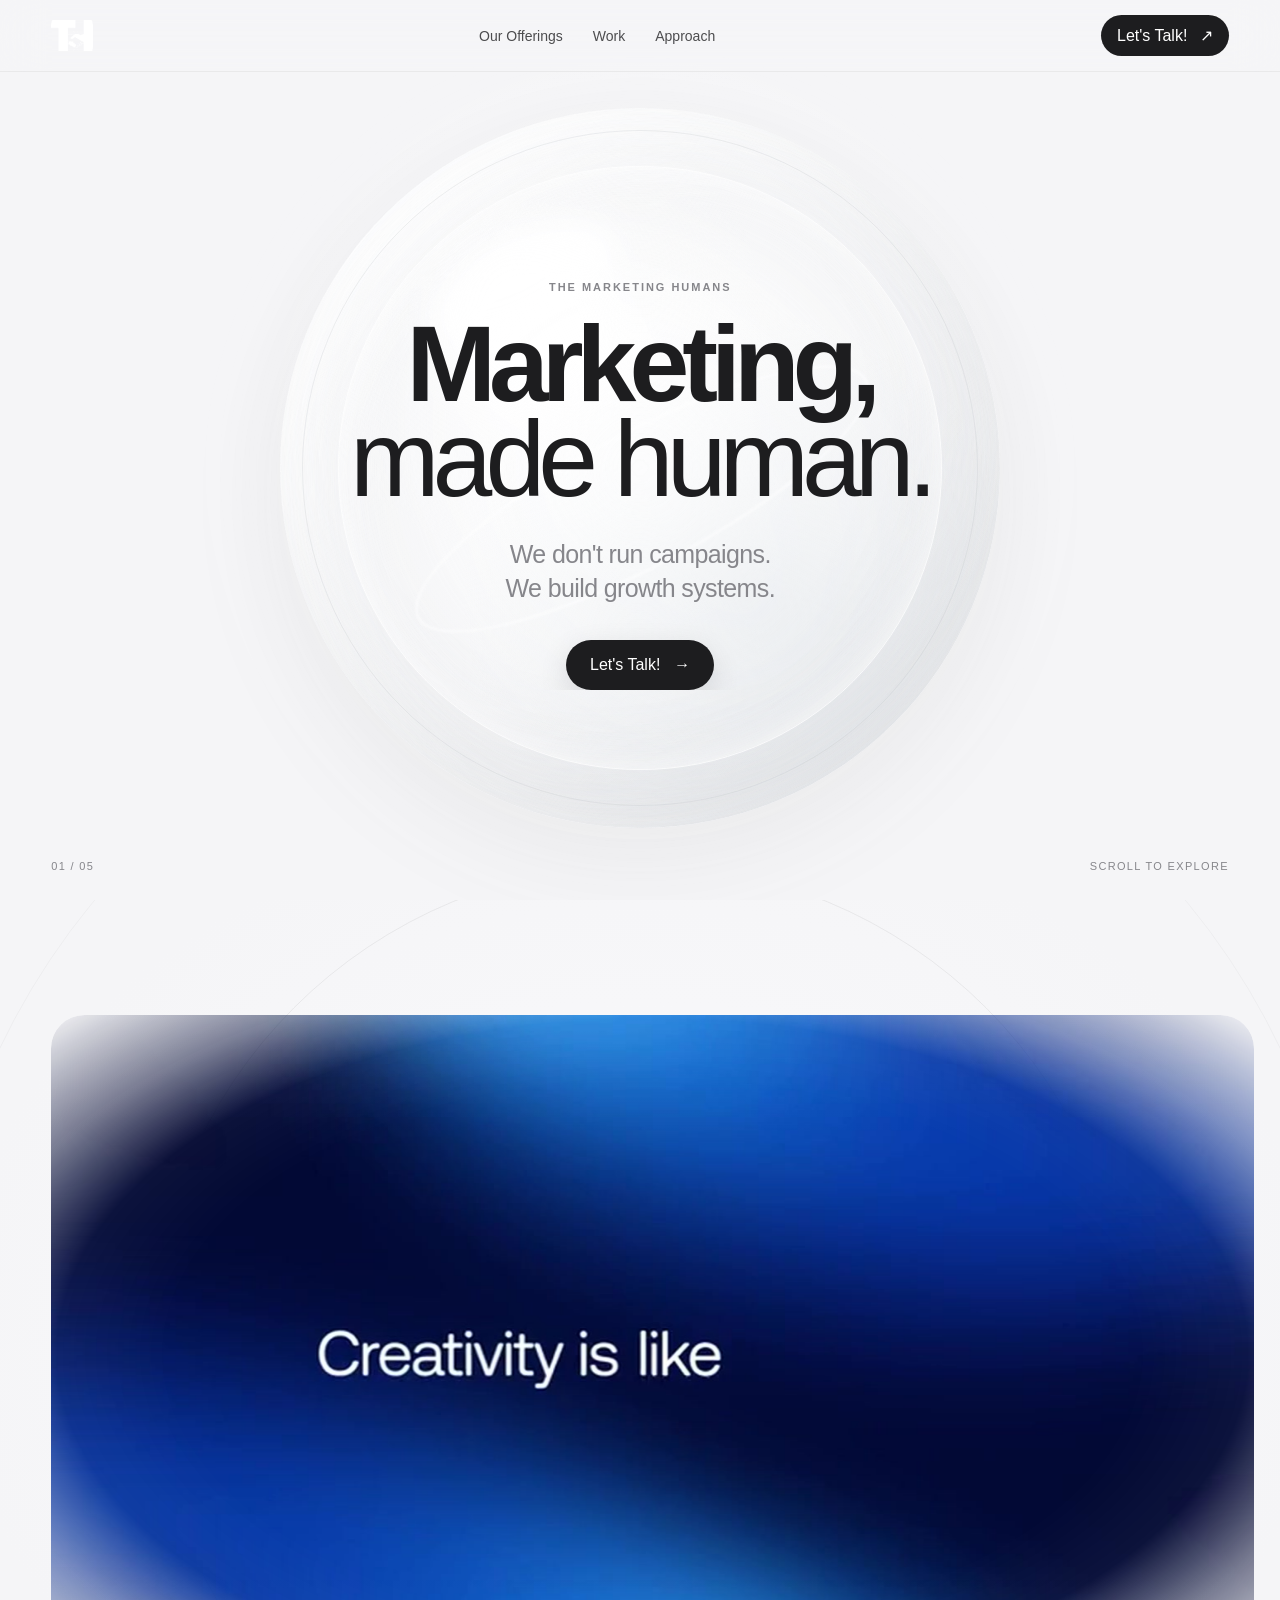
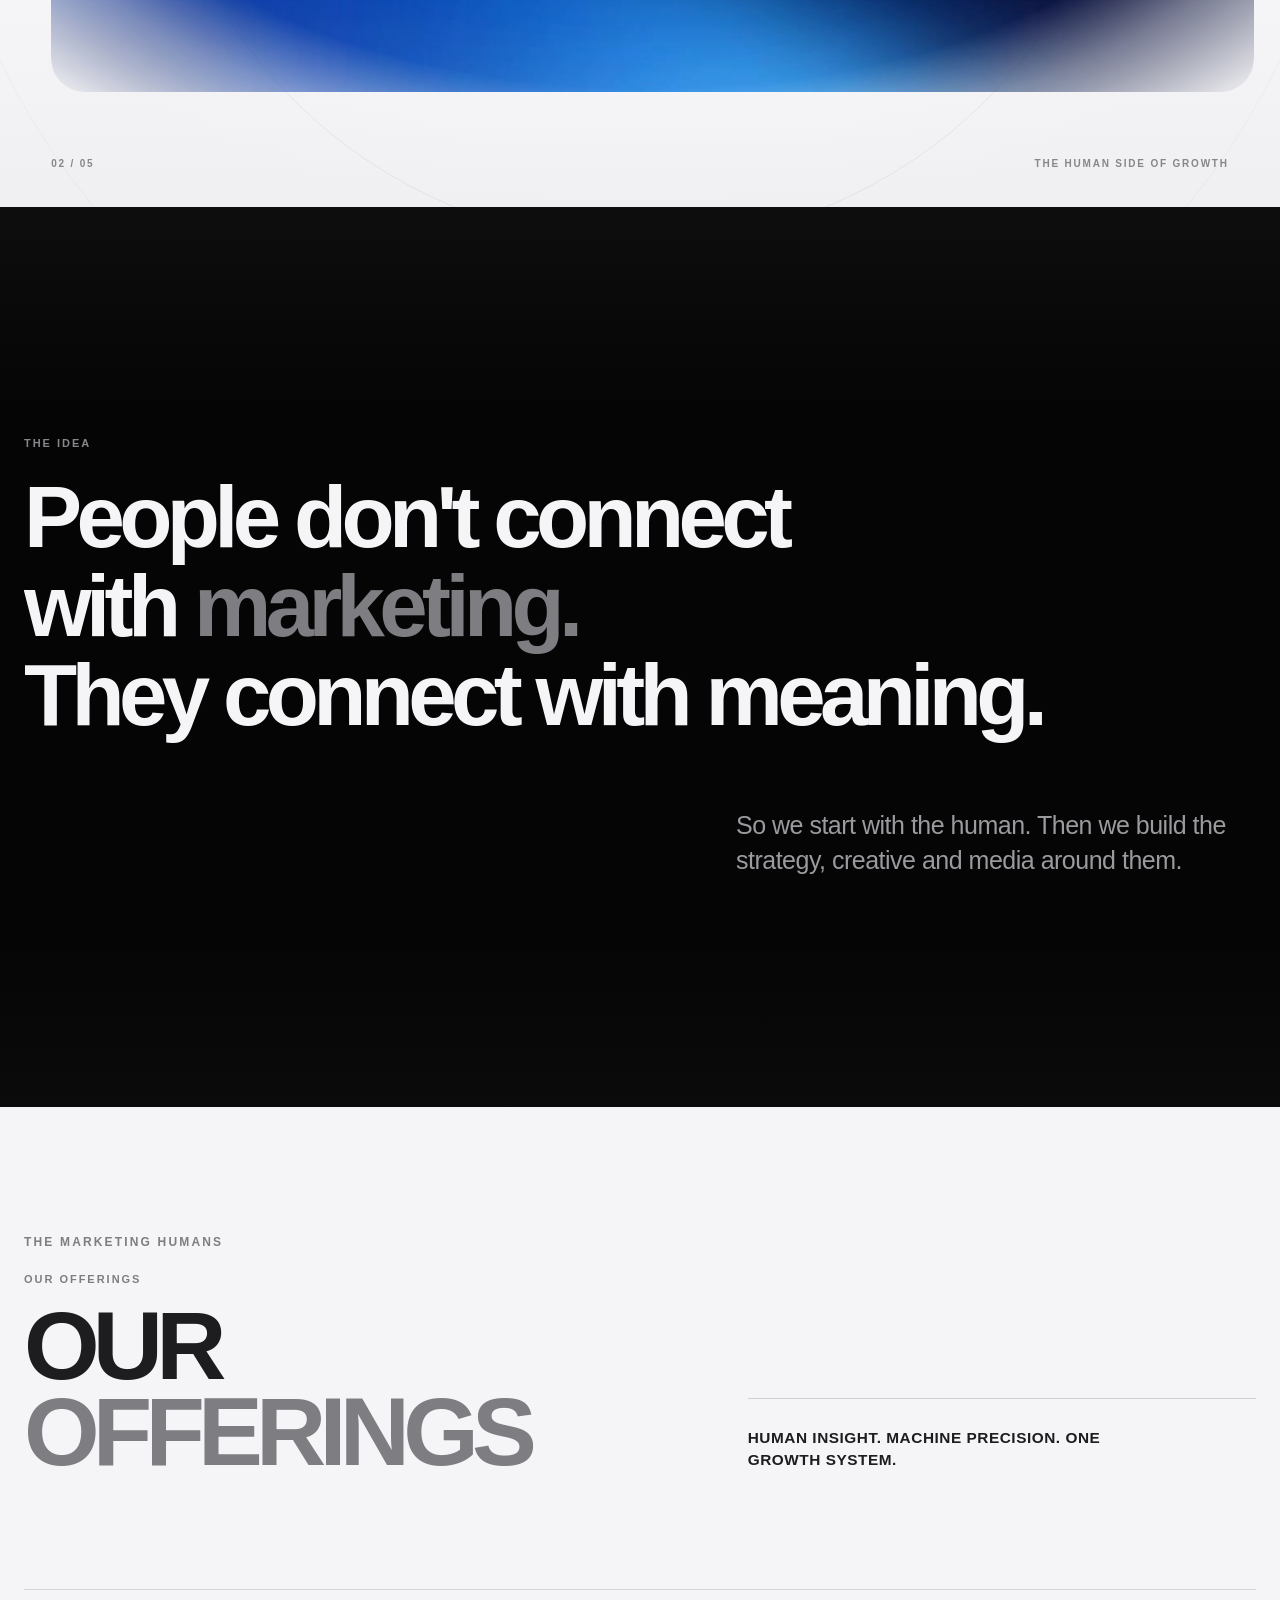
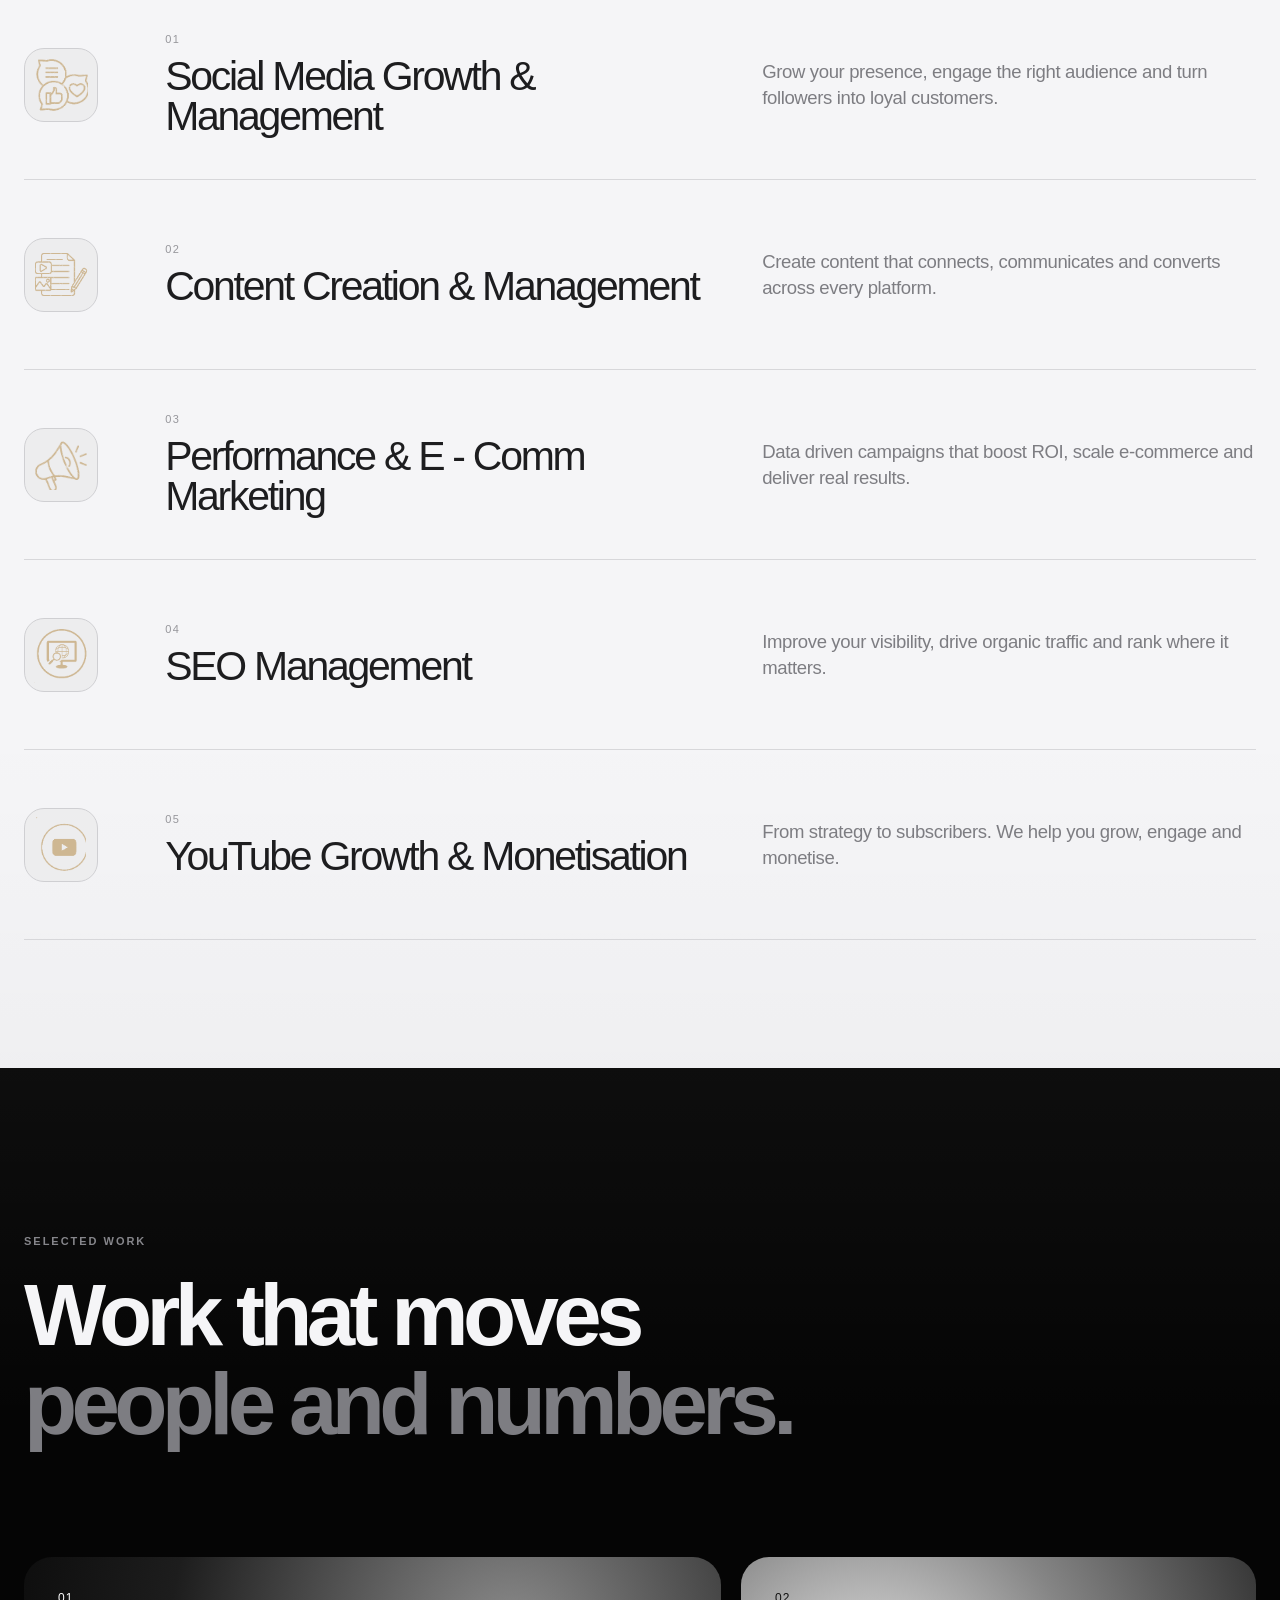
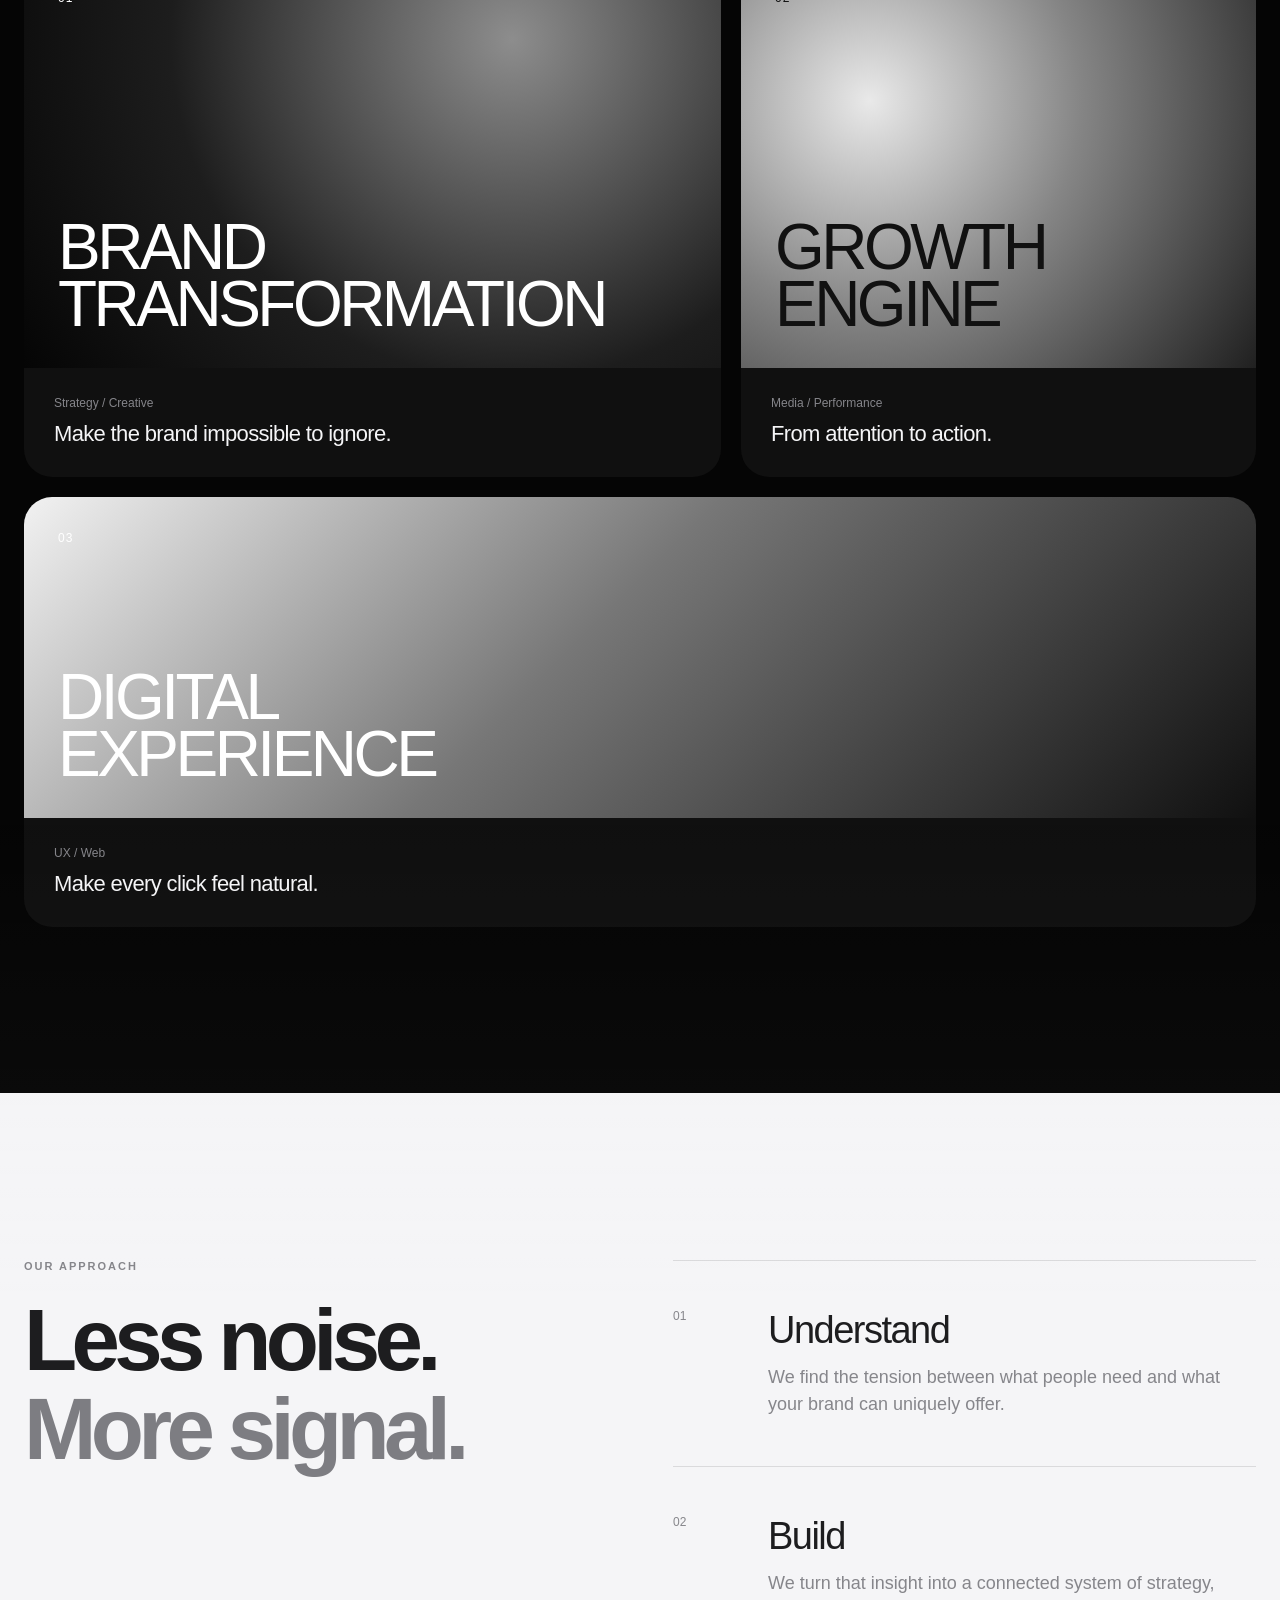
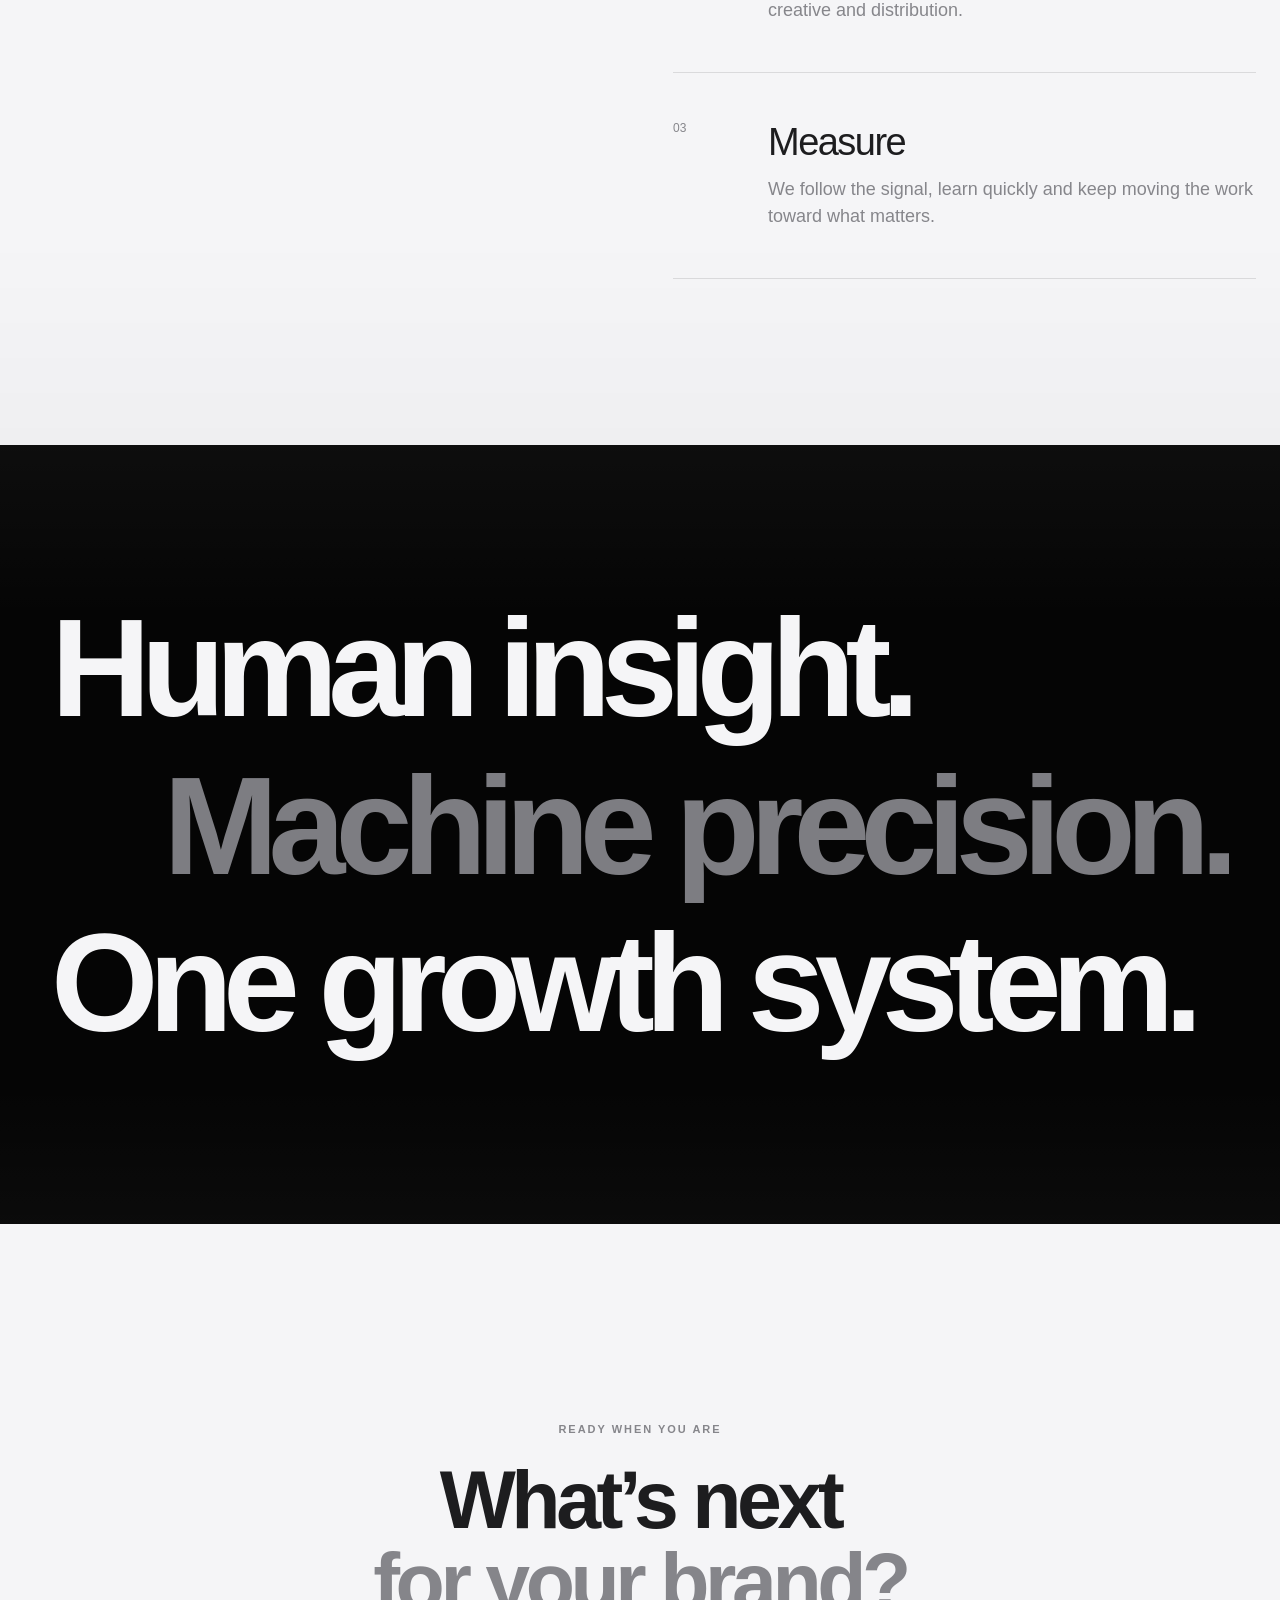
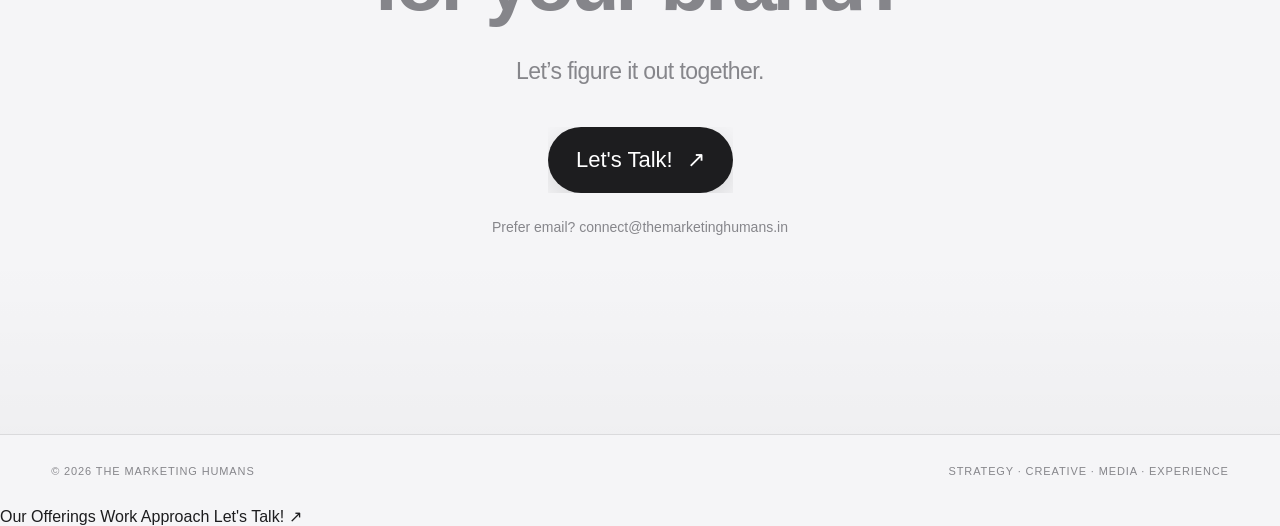
==== commit a81c70a7: "Add files via upload" ====
--- a/index.html
+++ b/index.html
@@ -83,20 +83,22 @@
     <section class="motion-manifesto" aria-label="The Marketing Humans motion manifesto">
       <div class="motion-orb motion-orb-a" aria-hidden="true"></div>
       <div class="motion-orb motion-orb-b" aria-hidden="true"></div>
-      <div class="motion-frame">
-        <video
-          class="motion-video"
-          autoplay
-          muted
-          loop
-          playsinline
-          preload="auto"
-          poster="tmh-motion-poster.jpg"
-          aria-label="The Marketing Humans motion film"
-        >
-          <source src="tmh-motion.mp4" type="video/mp4">
-        </video>
-        <div class="motion-sheen" aria-hidden="true"></div>
+      <div class="motion-stage">
+        <div class="motion-frame">
+          <video
+            class="motion-video"
+            autoplay
+            muted
+            loop
+            playsinline
+            preload="metadata"
+            poster="tmh-motion-poster.jpg"
+            aria-label="The Marketing Humans motion film"
+          >
+            <source src="tmh-motion.mp4" type="video/mp4">
+          </video>
+          <div class="motion-sheen" aria-hidden="true"></div>
+        </div>
       </div>
       <div class="motion-meta">
         <span>02 / 05</span>
--- a/styles.css
+++ b/styles.css
@@ -2703,71 +2703,116 @@
 }
 
 
-/* Motion manifesto — the supplied film is integrated as a native TMH section.
-   The source blue palette is converted to a soft monochrome treatment so it
-   feels native to the site's black / white / graphite visual system. */
+/* =========================================================
+   TMH MOTION MANIFESTO — seamless editorial integration
+   The supplied colour video stays in full colour. It is not
+   converted to grayscale. The surrounding stage uses the same
+   warm-white TMH canvas as the hero, while a soft edge mask makes
+   the film dissolve naturally into the page instead of reading as
+   a pasted rectangle.
+   ========================================================= */
 .motion-manifesto {
-  min-height: 92svh;
+  min-height: 96svh;
   position: relative;
   display: grid;
   place-items: center;
   overflow: hidden;
   isolation: isolate;
   background:
-    radial-gradient(circle at 50% 48%, rgba(255,255,255,.98) 0 18%, rgba(245,245,247,.92) 48%, rgba(232,233,236,.9) 100%);
-  padding: clamp(70px, 9vw, 120px) clamp(18px, 4vw, 64px);
-}
+    radial-gradient(ellipse 54% 58% at 50% 48%, rgba(255,255,255,.98) 0%, rgba(248,248,250,.94) 48%, rgba(245,245,247,.98) 100%);
+  padding: clamp(72px, 9vw, 120px) clamp(18px, 4vw, 64px);
+  scroll-margin-top: 72px;
+}
+
+.motion-stage {
+  position: relative;
+  width: min(1320px, 94vw);
+  aspect-ratio: 16 / 9;
+  display: grid;
+  place-items: center;
+  transform: translateZ(0);
+}
+
+.motion-stage::before {
+  content: "";
+  position: absolute;
+  inset: 8% 5%;
+  border-radius: 50%;
+  background: radial-gradient(ellipse at center, rgba(29,29,31,.08), transparent 66%);
+  filter: blur(38px);
+  opacity: .18;
+  transform: translateY(5%);
+  z-index: -1;
+}
+
 .motion-frame {
   position: relative;
-  width: min(1180px, 92vw);
-  aspect-ratio: 16 / 9;
+  width: 100%;
+  height: 100%;
   overflow: hidden;
-  border-radius: clamp(22px, 3vw, 42px);
-  background: #e8e8eb;
-  box-shadow:
-    0 40px 100px rgba(29,29,31,.13),
-    0 0 0 1px rgba(29,29,31,.07);
-  transform: translateZ(0);
-}
+  background: transparent;
+  border-radius: clamp(18px, 2.6vw, 36px);
+  box-shadow: 0 34px 90px rgba(29,29,31,.08);
+  transform: translate3d(0, 54px, 0) scale(.90);
+  opacity: 0;
+  will-change: transform, opacity;
+  transition:
+    transform 1.35s cubic-bezier(.16,1,.3,1),
+    opacity .9s cubic-bezier(.22,1,.36,1);
+  /* Fade the outer 10–14% of the film into the TMH page canvas. */
+  -webkit-mask-image: radial-gradient(ellipse at center, #000 57%, rgba(0,0,0,.96) 70%, rgba(0,0,0,.52) 82%, transparent 100%);
+  mask-image: radial-gradient(ellipse at center, #000 57%, rgba(0,0,0,.96) 70%, rgba(0,0,0,.52) 82%, transparent 100%);
+}
+
+.motion-manifesto.is-visible .motion-frame {
+  transform: translate3d(0, 0, 0) scale(1);
+  opacity: 1;
+}
+
 .motion-video {
   display: block;
   width: 100%;
   height: 100%;
   object-fit: cover;
-  filter: grayscale(1) invert(1) contrast(.9) brightness(1.03);
+  object-position: center;
+  filter: none;
+  -webkit-filter: none;
   transform: scale(1.012);
-}
+  backface-visibility: hidden;
+}
+
 .motion-sheen {
   position: absolute;
   inset: 0;
   pointer-events: none;
   background:
-    radial-gradient(circle at 50% 48%, rgba(255,255,255,.06), transparent 44%),
-    linear-gradient(180deg, rgba(255,255,255,.10), transparent 22%, transparent 78%, rgba(29,29,31,.04));
-  mix-blend-mode: screen;
-}
+    linear-gradient(180deg, rgba(255,255,255,.035), transparent 18%, transparent 82%, rgba(255,255,255,.025));
+  mix-blend-mode: normal;
+}
+
 .motion-orb {
   position: absolute;
-  border: 1px solid rgba(29,29,31,.07);
+  border: 1px solid rgba(29,29,31,.065);
   border-radius: 50%;
   pointer-events: none;
   z-index: -1;
 }
 .motion-orb-a {
-  width: min(75vw, 920px);
+  width: min(78vw, 980px);
   aspect-ratio: 1;
   left: 50%;
   top: 50%;
   transform: translate(-50%, -50%);
 }
 .motion-orb-b {
-  width: min(105vw, 1320px);
+  width: min(112vw, 1420px);
   aspect-ratio: 1;
   left: 50%;
   top: 50%;
   transform: translate(-50%, -50%);
-  border-color: rgba(29,29,31,.045);
-}
+  border-color: rgba(29,29,31,.035);
+}
+
 .motion-meta {
   position: absolute;
   left: clamp(24px, 4vw, 64px);
@@ -2782,23 +2827,35 @@
   letter-spacing: .18em;
   text-transform: uppercase;
 }
+
 @media (max-width: 800px) {
   .motion-manifesto {
-    min-height: 72svh;
-    padding: 58px 16px 86px;
+    min-height: 78svh;
+    padding: 52px 10px 82px;
+  }
+  .motion-stage {
+    width: 108vw;
+    aspect-ratio: 16 / 10;
   }
   .motion-frame {
-    width: 100%;
-    border-radius: 24px;
-    aspect-ratio: 16 / 10;
+    border-radius: 22px;
+    -webkit-mask-image: radial-gradient(ellipse at center, #000 56%, rgba(0,0,0,.94) 72%, rgba(0,0,0,.42) 88%, transparent 100%);
+    mask-image: radial-gradient(ellipse at center, #000 56%, rgba(0,0,0,.94) 72%, rgba(0,0,0,.42) 88%, transparent 100%);
   }
   .motion-video { transform: scale(1.015); }
   .motion-meta {
-    bottom: 22px;
+    left: 20px;
+    right: 20px;
+    bottom: 20px;
     font-size: 8px;
     letter-spacing: .13em;
   }
 }
+
 @media (prefers-reduced-motion: reduce) {
-  .motion-video { animation: none; }
-}
+  .motion-frame {
+    transition: none;
+    transform: none;
+    opacity: 1;
+  }
+}
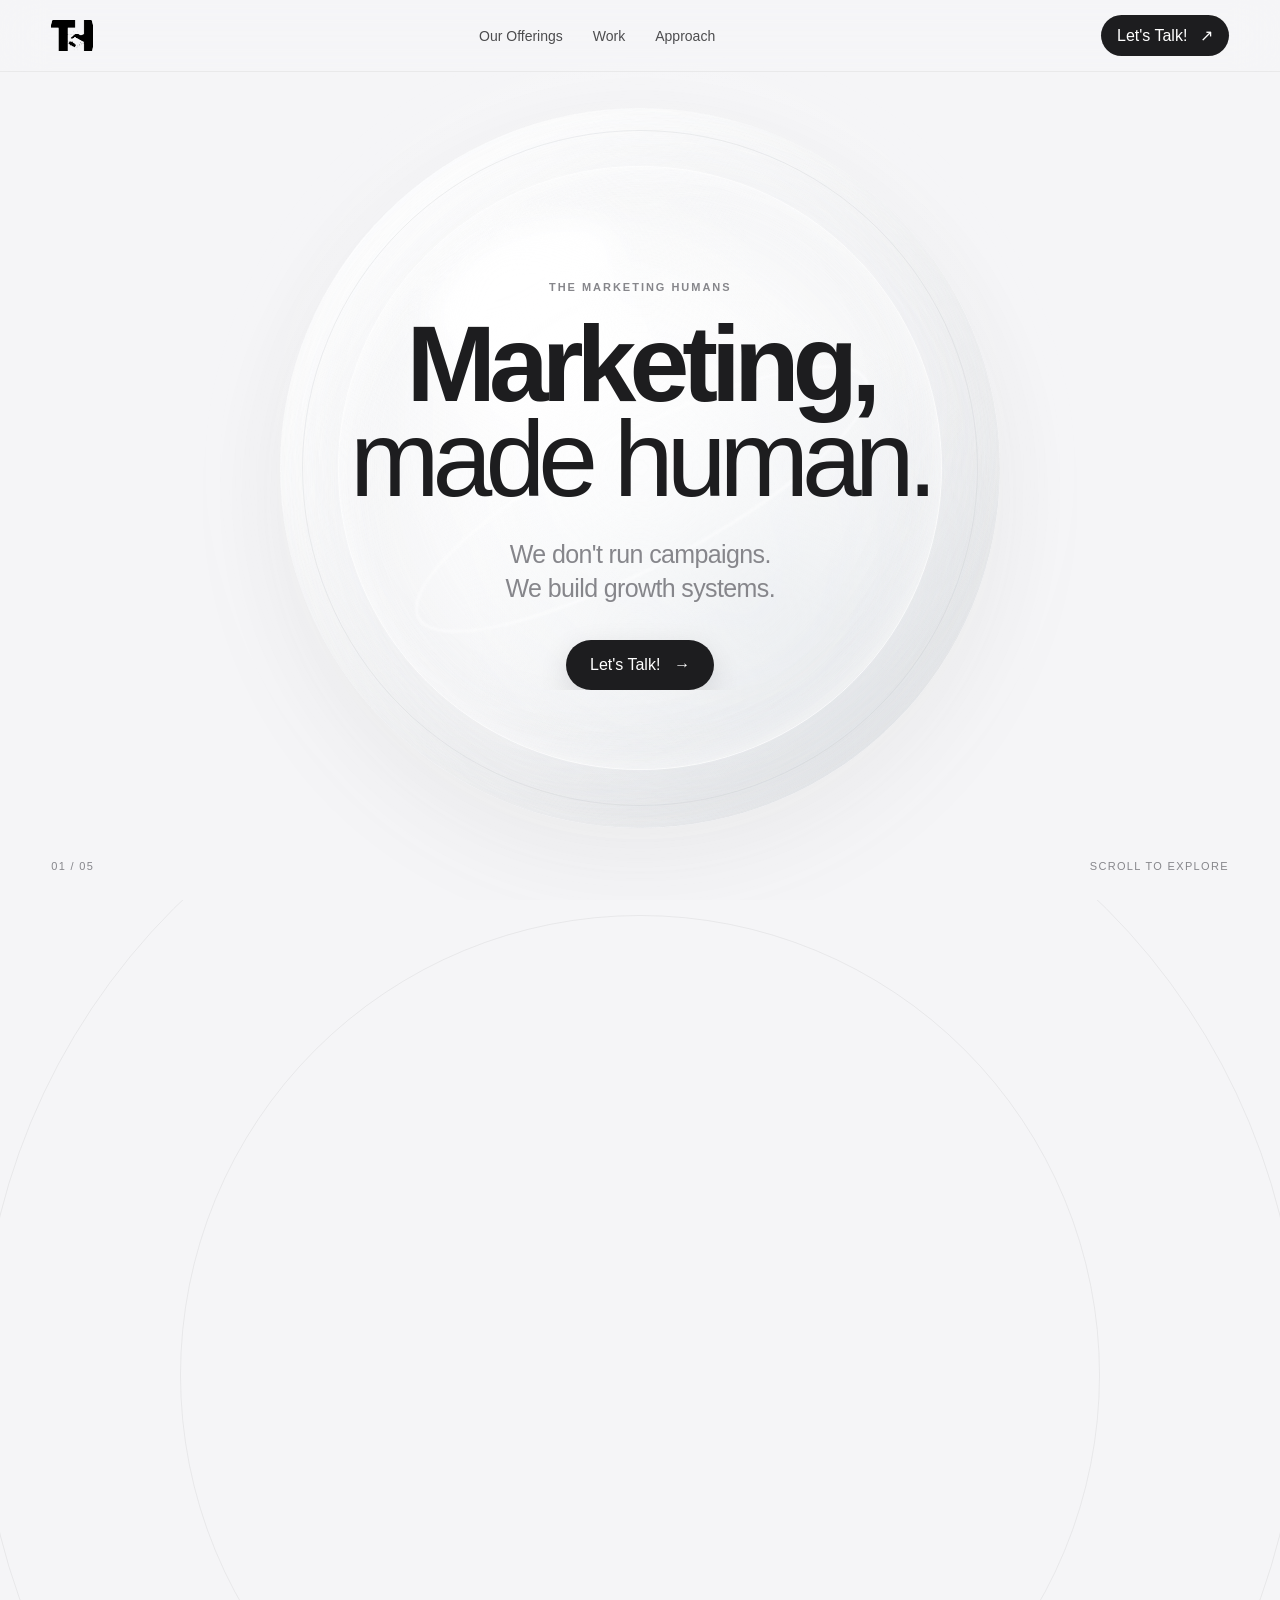
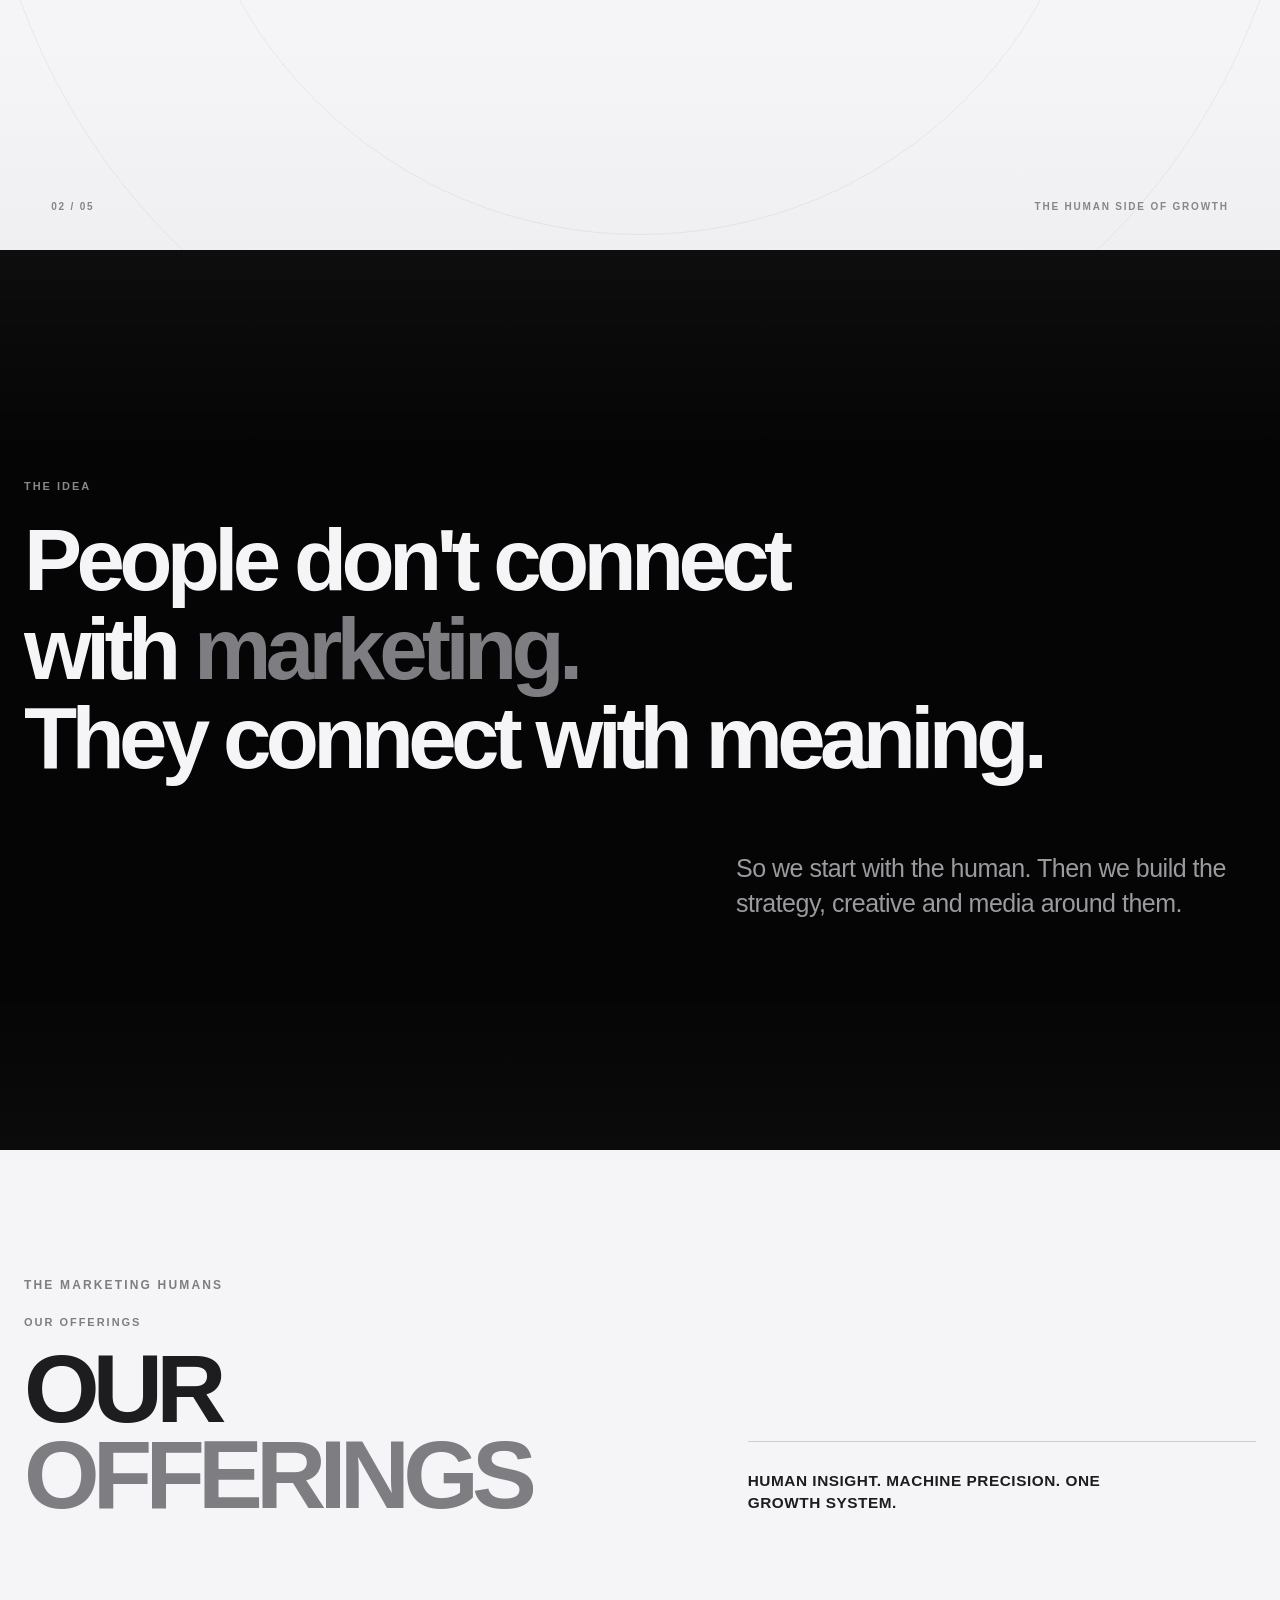
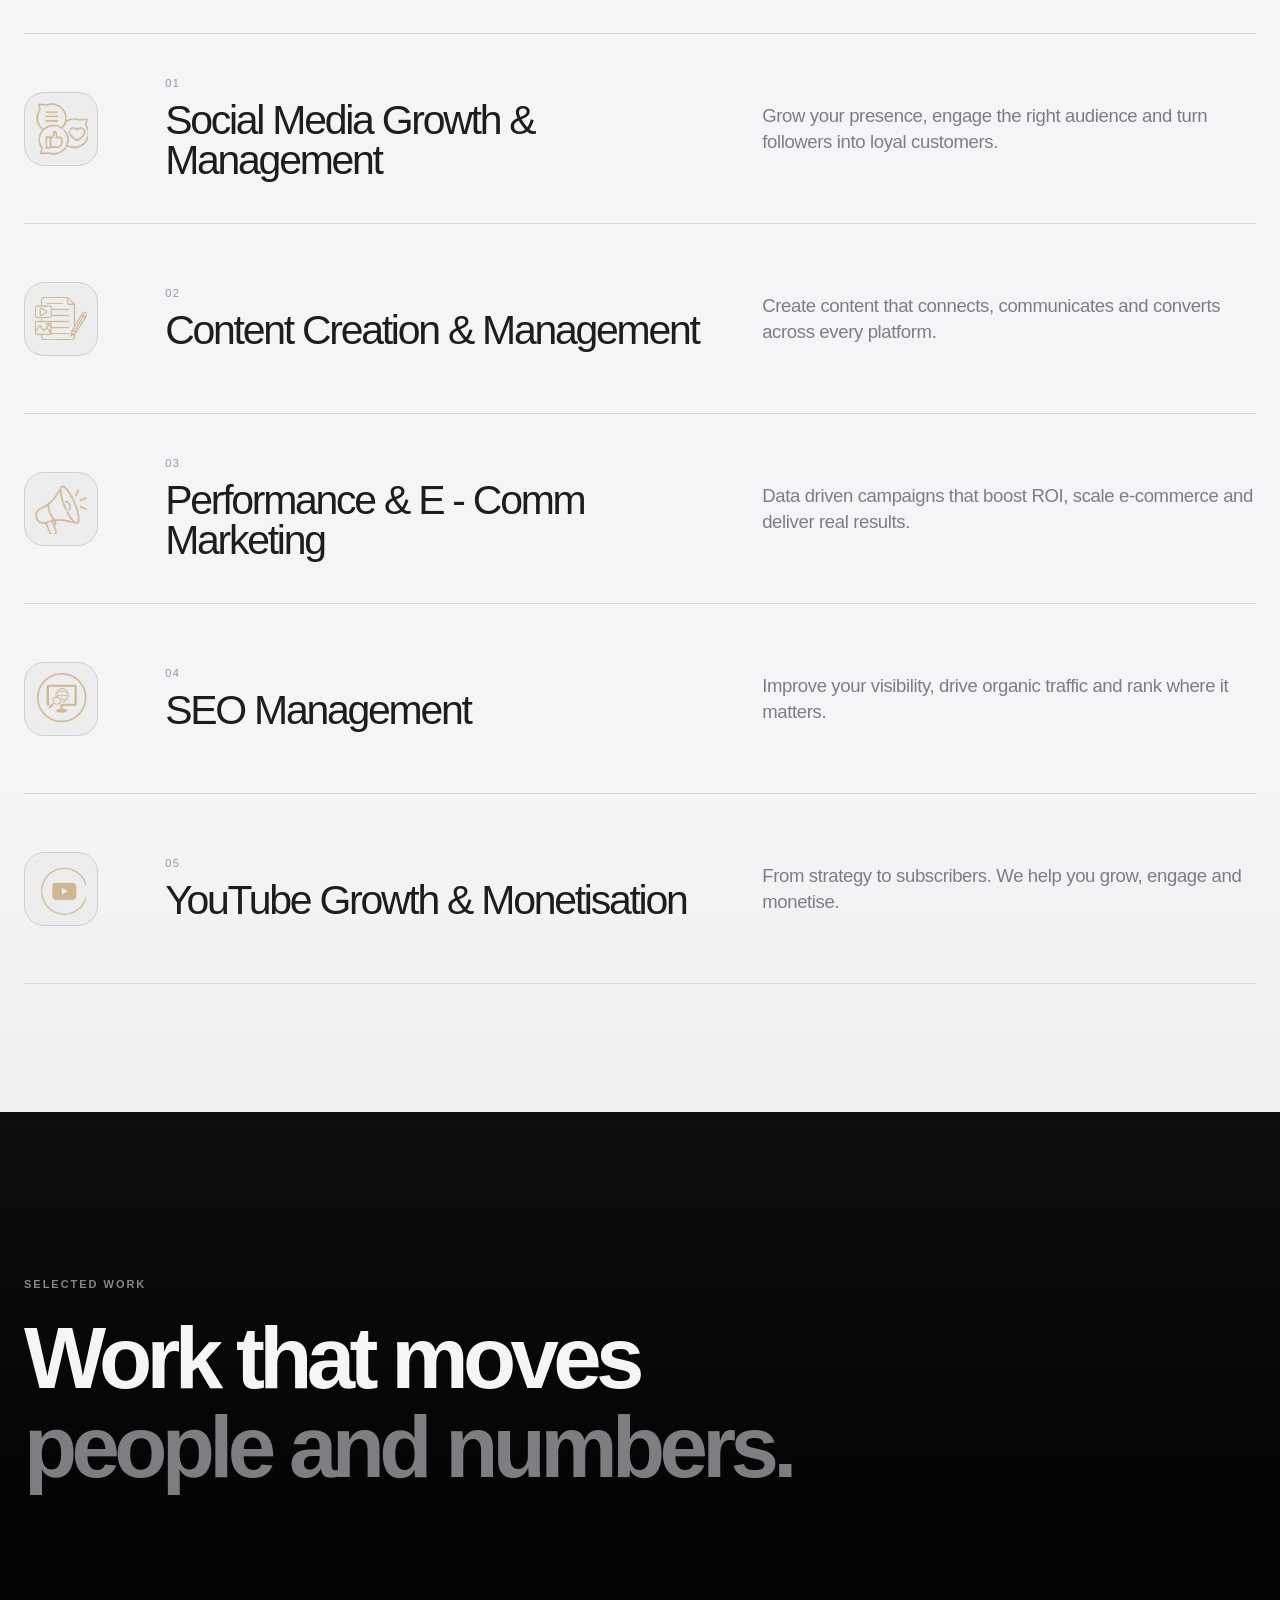
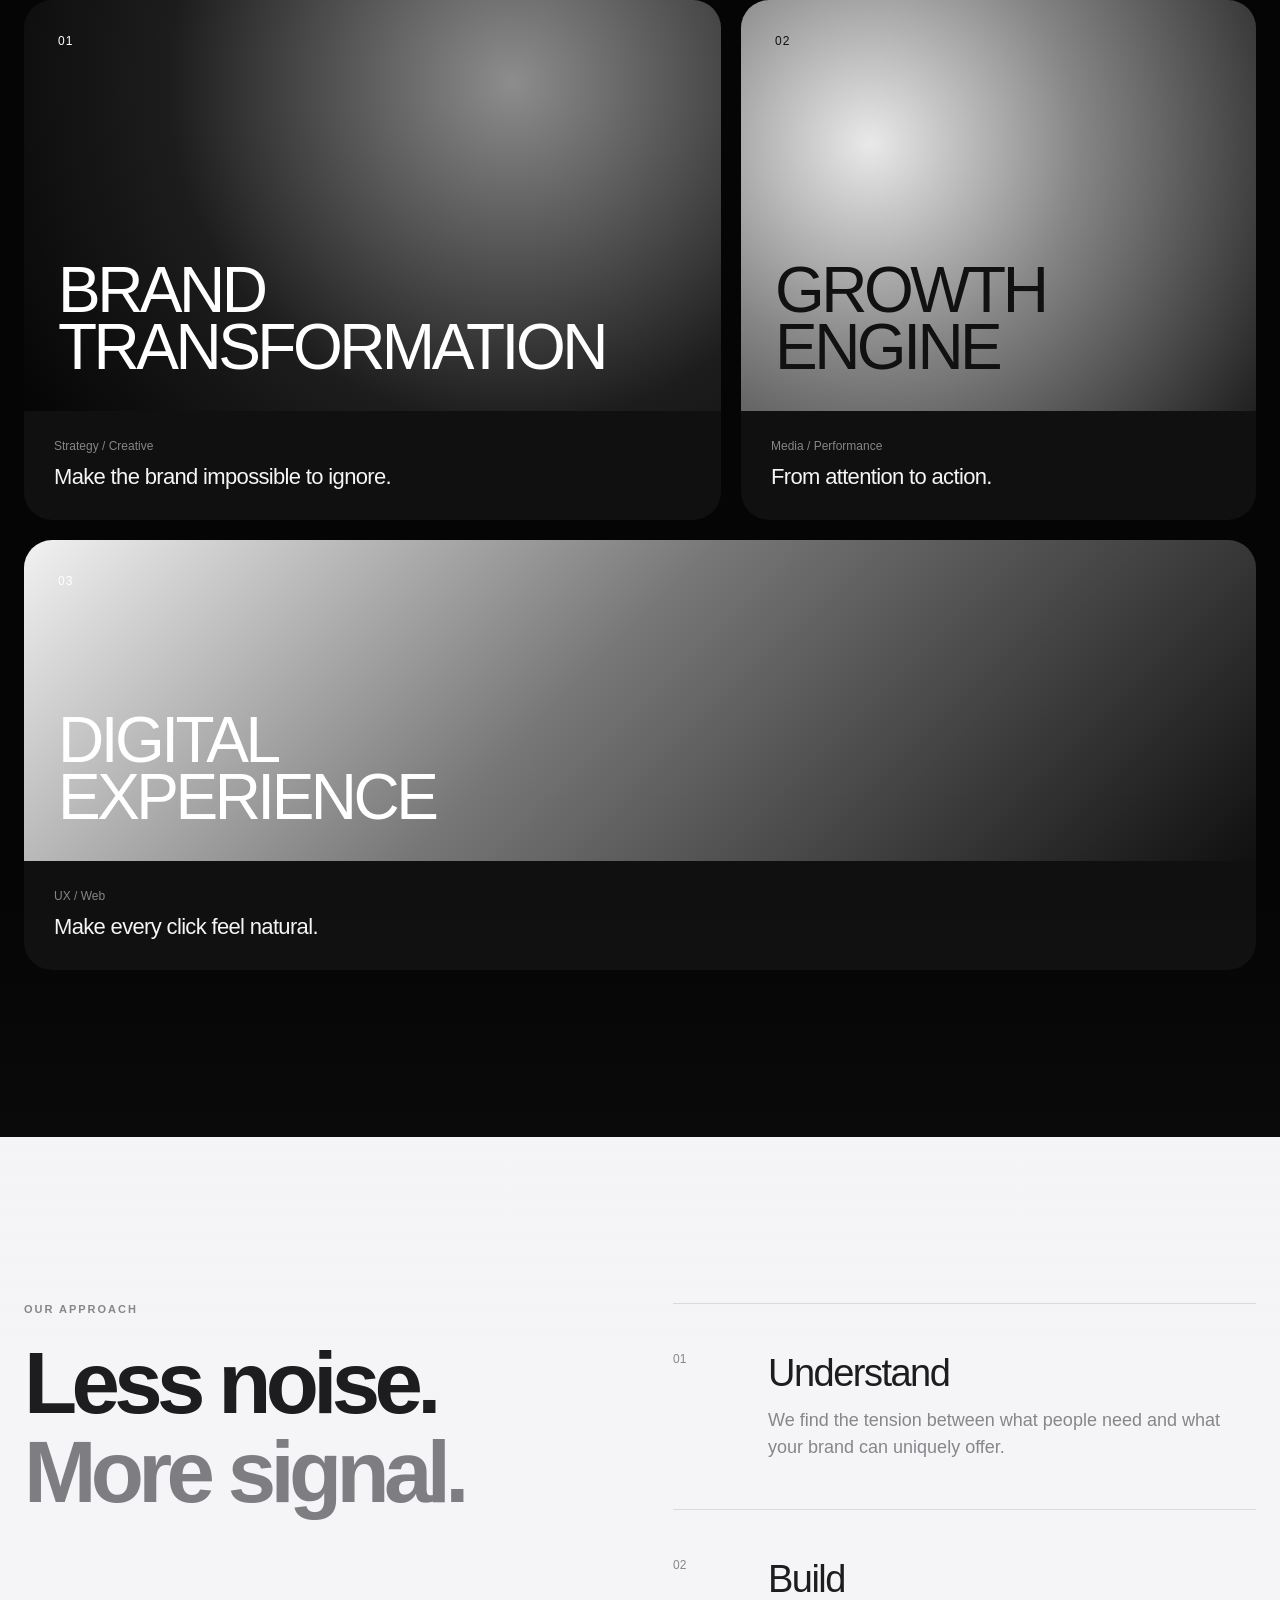
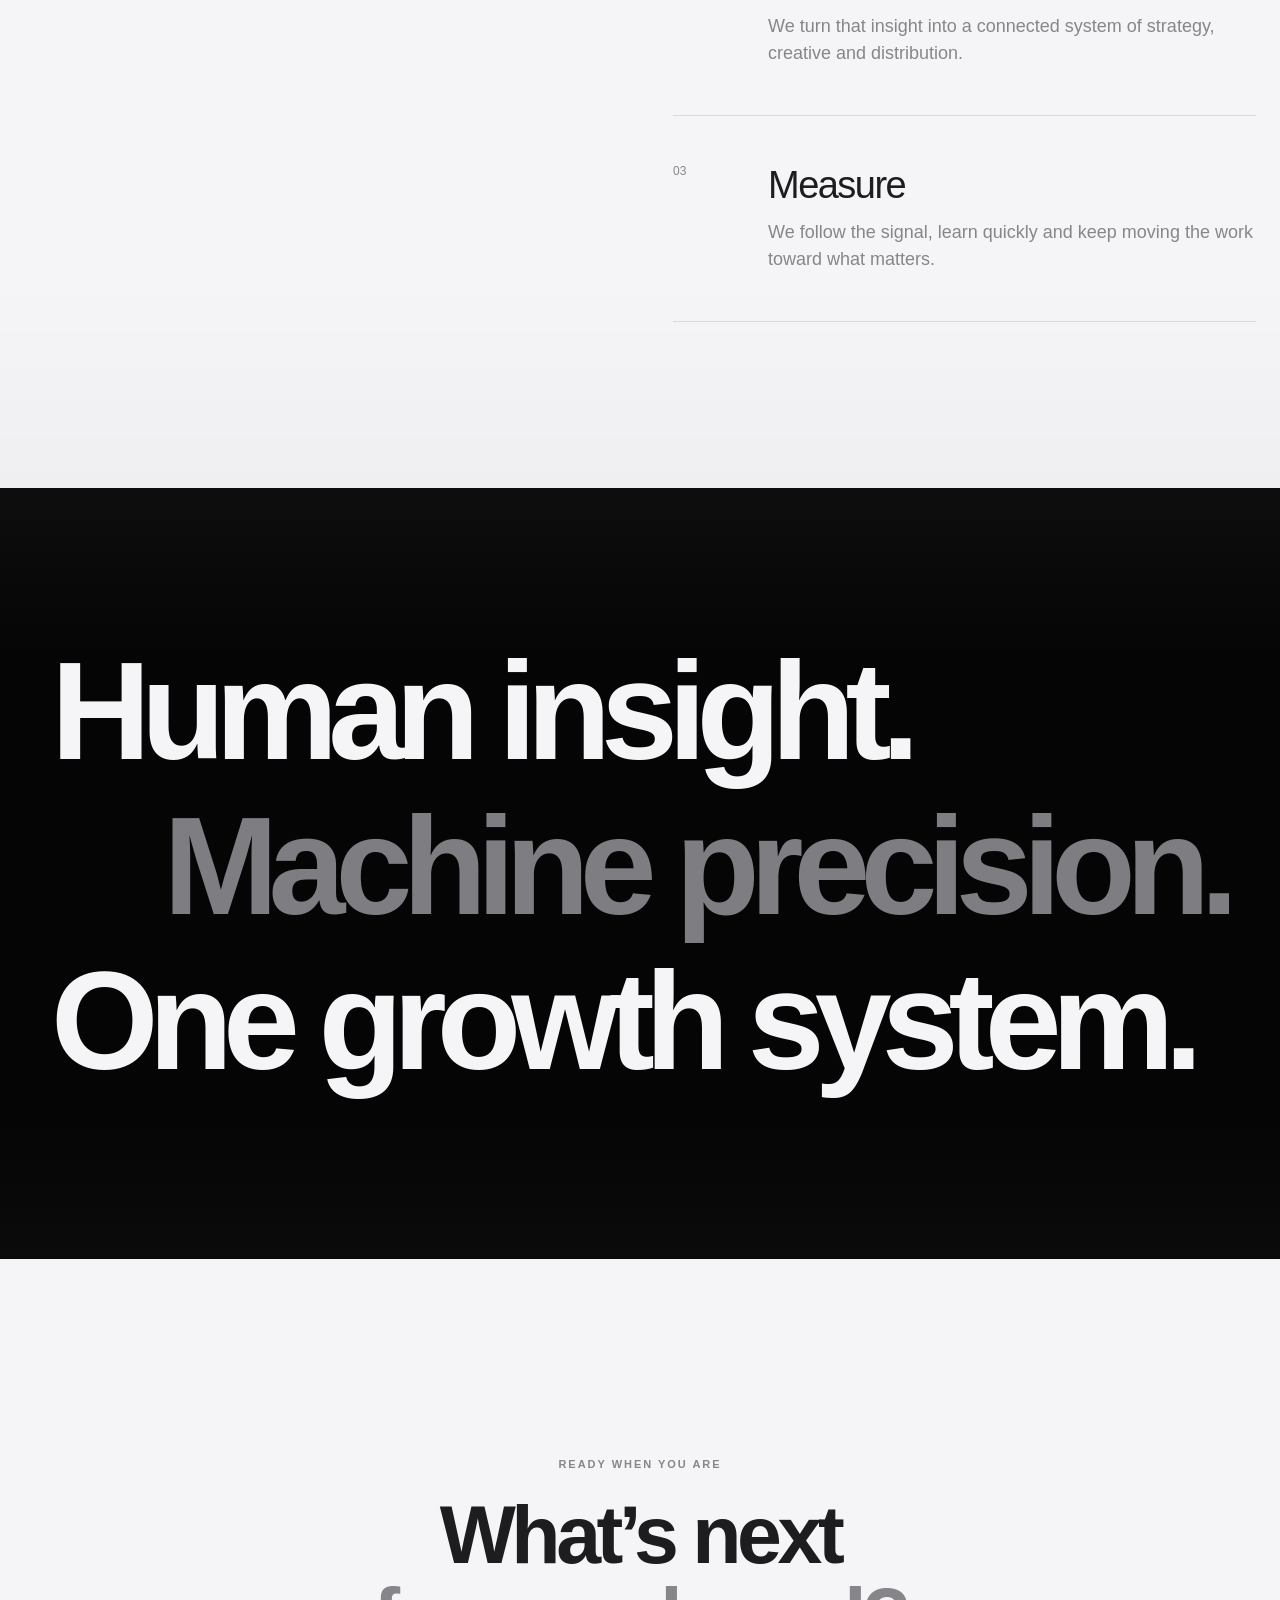
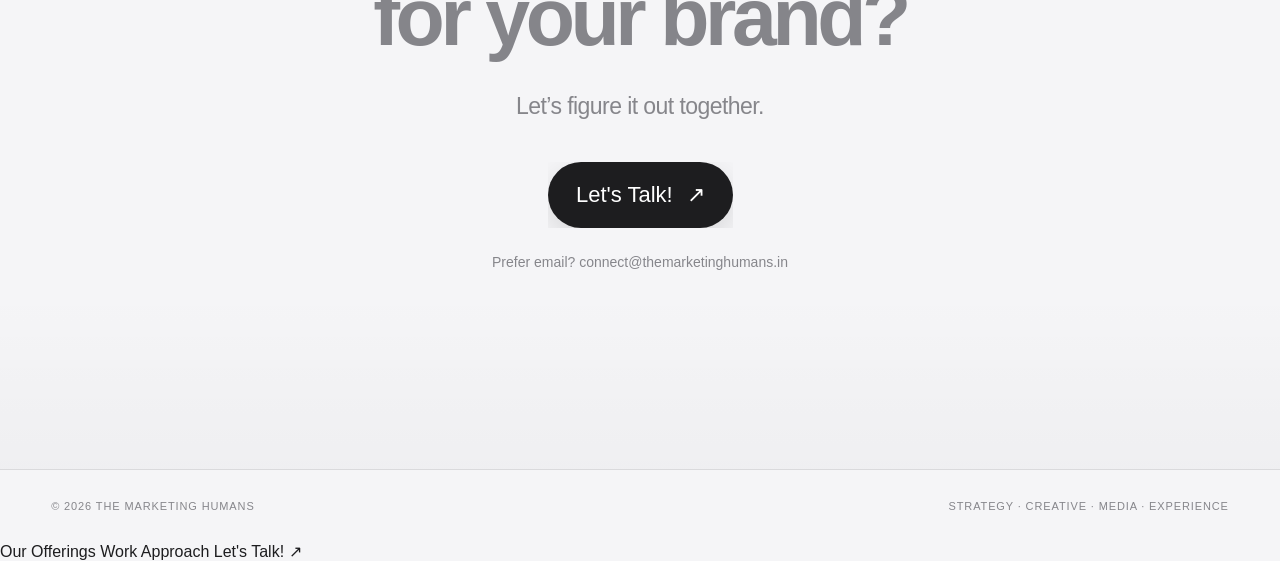
==== commit bfb2e3d6: "Add files via upload" ====
--- a/index.html
+++ b/index.html
@@ -44,7 +44,8 @@
 
   <header class="site-header">
     <a class="brand" href="#top" aria-label="The Marketing Humans home">
-      <img src="TMH-mark-white.png" alt="The Marketing Humans logo">
+      <img class="brand-logo brand-logo-dark" src="TMH-mark-white.png" alt="The Marketing Humans logo">
+      <img class="brand-logo brand-logo-light" src="TMH-mark-white.png" alt="" aria-hidden="true">
     </a>
     <nav class="desktop-nav" aria-label="Primary navigation">
       <a href="#services">Our Offerings</a>
@@ -83,22 +84,20 @@
     <section class="motion-manifesto" aria-label="The Marketing Humans motion manifesto">
       <div class="motion-orb motion-orb-a" aria-hidden="true"></div>
       <div class="motion-orb motion-orb-b" aria-hidden="true"></div>
-      <div class="motion-stage">
-        <div class="motion-frame">
-          <video
-            class="motion-video"
-            autoplay
-            muted
-            loop
-            playsinline
-            preload="metadata"
-            poster="tmh-motion-poster.jpg"
-            aria-label="The Marketing Humans motion film"
-          >
-            <source src="tmh-motion.mp4" type="video/mp4">
-          </video>
-          <div class="motion-sheen" aria-hidden="true"></div>
-        </div>
+      <div class="motion-frame">
+        <video
+          class="motion-video"
+          autoplay
+          muted
+          loop
+          playsinline
+          preload="auto"
+          poster="tmh-motion-poster.jpg"
+          aria-label="The Marketing Humans motion film"
+        >
+          <source src="tmh-motion.mp4" type="video/mp4">
+        </video>
+        <div class="motion-sheen" aria-hidden="true"></div>
       </div>
       <div class="motion-meta">
         <span>02 / 05</span>
--- a/styles.css
+++ b/styles.css
@@ -2703,116 +2703,71 @@
 }
 
 
-/* =========================================================
-   TMH MOTION MANIFESTO — seamless editorial integration
-   The supplied colour video stays in full colour. It is not
-   converted to grayscale. The surrounding stage uses the same
-   warm-white TMH canvas as the hero, while a soft edge mask makes
-   the film dissolve naturally into the page instead of reading as
-   a pasted rectangle.
-   ========================================================= */
+/* Motion manifesto — the supplied film is integrated as a native TMH section.
+   The source blue palette is converted to a soft monochrome treatment so it
+   feels native to the site's black / white / graphite visual system. */
 .motion-manifesto {
-  min-height: 96svh;
+  min-height: 92svh;
   position: relative;
   display: grid;
   place-items: center;
   overflow: hidden;
   isolation: isolate;
   background:
-    radial-gradient(ellipse 54% 58% at 50% 48%, rgba(255,255,255,.98) 0%, rgba(248,248,250,.94) 48%, rgba(245,245,247,.98) 100%);
-  padding: clamp(72px, 9vw, 120px) clamp(18px, 4vw, 64px);
-  scroll-margin-top: 72px;
-}
-
-.motion-stage {
-  position: relative;
-  width: min(1320px, 94vw);
-  aspect-ratio: 16 / 9;
-  display: grid;
-  place-items: center;
-  transform: translateZ(0);
-}
-
-.motion-stage::before {
-  content: "";
-  position: absolute;
-  inset: 8% 5%;
-  border-radius: 50%;
-  background: radial-gradient(ellipse at center, rgba(29,29,31,.08), transparent 66%);
-  filter: blur(38px);
-  opacity: .18;
-  transform: translateY(5%);
-  z-index: -1;
-}
-
+    radial-gradient(circle at 50% 48%, rgba(255,255,255,.98) 0 18%, rgba(245,245,247,.92) 48%, rgba(232,233,236,.9) 100%);
+  padding: clamp(70px, 9vw, 120px) clamp(18px, 4vw, 64px);
+}
 .motion-frame {
   position: relative;
-  width: 100%;
-  height: 100%;
+  width: min(1180px, 92vw);
+  aspect-ratio: 16 / 9;
   overflow: hidden;
-  background: transparent;
-  border-radius: clamp(18px, 2.6vw, 36px);
-  box-shadow: 0 34px 90px rgba(29,29,31,.08);
-  transform: translate3d(0, 54px, 0) scale(.90);
-  opacity: 0;
-  will-change: transform, opacity;
-  transition:
-    transform 1.35s cubic-bezier(.16,1,.3,1),
-    opacity .9s cubic-bezier(.22,1,.36,1);
-  /* Fade the outer 10–14% of the film into the TMH page canvas. */
-  -webkit-mask-image: radial-gradient(ellipse at center, #000 57%, rgba(0,0,0,.96) 70%, rgba(0,0,0,.52) 82%, transparent 100%);
-  mask-image: radial-gradient(ellipse at center, #000 57%, rgba(0,0,0,.96) 70%, rgba(0,0,0,.52) 82%, transparent 100%);
-}
-
-.motion-manifesto.is-visible .motion-frame {
-  transform: translate3d(0, 0, 0) scale(1);
-  opacity: 1;
-}
-
+  border-radius: clamp(22px, 3vw, 42px);
+  background: #e8e8eb;
+  box-shadow:
+    0 40px 100px rgba(29,29,31,.13),
+    0 0 0 1px rgba(29,29,31,.07);
+  transform: translateZ(0);
+}
 .motion-video {
   display: block;
   width: 100%;
   height: 100%;
   object-fit: cover;
-  object-position: center;
-  filter: none;
-  -webkit-filter: none;
+  filter: grayscale(1) invert(1) contrast(.9) brightness(1.03);
   transform: scale(1.012);
-  backface-visibility: hidden;
-}
-
+}
 .motion-sheen {
   position: absolute;
   inset: 0;
   pointer-events: none;
   background:
-    linear-gradient(180deg, rgba(255,255,255,.035), transparent 18%, transparent 82%, rgba(255,255,255,.025));
-  mix-blend-mode: normal;
-}
-
+    radial-gradient(circle at 50% 48%, rgba(255,255,255,.06), transparent 44%),
+    linear-gradient(180deg, rgba(255,255,255,.10), transparent 22%, transparent 78%, rgba(29,29,31,.04));
+  mix-blend-mode: screen;
+}
 .motion-orb {
   position: absolute;
-  border: 1px solid rgba(29,29,31,.065);
+  border: 1px solid rgba(29,29,31,.07);
   border-radius: 50%;
   pointer-events: none;
   z-index: -1;
 }
 .motion-orb-a {
-  width: min(78vw, 980px);
+  width: min(75vw, 920px);
   aspect-ratio: 1;
   left: 50%;
   top: 50%;
   transform: translate(-50%, -50%);
 }
 .motion-orb-b {
-  width: min(112vw, 1420px);
+  width: min(105vw, 1320px);
   aspect-ratio: 1;
   left: 50%;
   top: 50%;
   transform: translate(-50%, -50%);
-  border-color: rgba(29,29,31,.035);
-}
-
+  border-color: rgba(29,29,31,.045);
+}
 .motion-meta {
   position: absolute;
   left: clamp(24px, 4vw, 64px);
@@ -2827,35 +2782,140 @@
   letter-spacing: .18em;
   text-transform: uppercase;
 }
-
 @media (max-width: 800px) {
   .motion-manifesto {
-    min-height: 78svh;
-    padding: 52px 10px 82px;
-  }
-  .motion-stage {
-    width: 108vw;
+    min-height: 72svh;
+    padding: 58px 16px 86px;
+  }
+  .motion-frame {
+    width: 100%;
+    border-radius: 24px;
     aspect-ratio: 16 / 10;
-  }
-  .motion-frame {
-    border-radius: 22px;
-    -webkit-mask-image: radial-gradient(ellipse at center, #000 56%, rgba(0,0,0,.94) 72%, rgba(0,0,0,.42) 88%, transparent 100%);
-    mask-image: radial-gradient(ellipse at center, #000 56%, rgba(0,0,0,.94) 72%, rgba(0,0,0,.42) 88%, transparent 100%);
   }
   .motion-video { transform: scale(1.015); }
   .motion-meta {
-    left: 20px;
-    right: 20px;
-    bottom: 20px;
+    bottom: 22px;
     font-size: 8px;
     letter-spacing: .13em;
   }
 }
-
 @media (prefers-reduced-motion: reduce) {
+  .motion-video { animation: none; }
+}
+
+/* =========================================================
+   TMH FINAL MOTION PASS — native, colour-preserving, seamless
+   ========================================================= */
+.site-header .brand { position: relative; }
+.site-header .brand-logo {
+  position: absolute;
+  inset: 0;
+  width: 42px !important;
+  height: 42px !important;
+  object-fit: contain;
+  transition: opacity .45s var(--motion-slow), transform .7s var(--motion-slow), filter .45s ease;
+}
+.site-header .brand-logo-dark { opacity: 1; filter: invert(1); }
+.site-header .brand-logo-light { opacity: 0; }
+.site-header.header-dark {
+  background: rgba(5,5,5,.72);
+  border-bottom-color: rgba(255,255,255,.10);
+  box-shadow: 0 1px 0 rgba(255,255,255,.06), 0 12px 40px rgba(0,0,0,.16);
+}
+.site-header.header-dark .brand-logo-dark { opacity: 0; filter: invert(1); }
+.site-header.header-dark .brand-logo-light { opacity: 1; }
+.site-header.header-dark .desktop-nav a { color: #f5f5f7; }
+.site-header.header-dark .menu-toggle span { background: #f5f5f7; }
+.site-header.header-dark .nav-cta { background: #f5f5f7; color: #111; }
+
+.motion-manifesto {
+  min-height: 100svh;
+  padding: clamp(70px, 9vw, 120px) 0 clamp(76px, 9vw, 120px);
+  background: var(--bg) !important;
+  isolation: isolate;
+}
+.motion-manifesto::before {
+  content: "";
+  position: absolute;
+  inset: 0;
+  pointer-events: none;
+  z-index: -2;
+  background:
+    radial-gradient(circle at 50% 42%, rgba(255,255,255,.98) 0 20%, rgba(245,245,247,.55) 48%, transparent 72%),
+    linear-gradient(180deg, rgba(245,245,247,.98), rgba(245,245,247,1));
+}
+.motion-frame {
+  width: min(1380px, 100vw);
+  aspect-ratio: 16 / 9;
+  border-radius: 0;
+  overflow: hidden;
+  background: transparent;
+  box-shadow: none;
+  isolation: isolate;
+  transform: translate3d(0,0,0) scale(.985);
+  opacity: .001;
+  transition: transform 1.15s var(--motion-slow), opacity .9s var(--motion-slow);
+  will-change: transform, opacity;
+  /* The edge disappears into the TMH white canvas instead of reading as a video card. */
+  -webkit-mask-image: radial-gradient(ellipse 72% 78% at 50% 50%, #000 55%, rgba(0,0,0,.92) 68%, transparent 96%);
+  mask-image: radial-gradient(ellipse 72% 78% at 50% 50%, #000 55%, rgba(0,0,0,.92) 68%, transparent 96%);
+}
+.motion-manifesto.in-view .motion-frame {
+  opacity: 1;
+  transform: translate3d(0,0,0) scale(1);
+}
+.motion-video {
+  width: 100%;
+  height: 100%;
+  object-fit: cover;
+  display: block;
+  filter: none !important;
+  transform: scale(1.002) !important;
+  mix-blend-mode: normal;
+  background: transparent;
+}
+.motion-sheen {
+  background:
+    radial-gradient(circle at 50% 48%, rgba(255,255,255,.025), transparent 44%),
+    linear-gradient(180deg, rgba(255,255,255,.045), transparent 20%, transparent 80%, rgba(255,255,255,.035));
+  mix-blend-mode: normal;
+  opacity: .55;
+}
+.motion-manifesto .motion-orb-a,
+.motion-manifesto .motion-orb-b {
+  border-color: rgba(29,29,31,.065);
+  opacity: .9;
+}
+.motion-meta { z-index: 3; }
+
+/* Keep oversized words fully inside their line box — no descender clipping. */
+.big-type {
+  overflow: visible !important;
+  padding-top: clamp(110px, 14vh, 180px);
+  padding-bottom: clamp(130px, 16vh, 210px);
+}
+.big-type-line {
+  line-height: 1.02 !important;
+  padding-bottom: .08em !important;
+  overflow: visible !important;
+}
+
+@media (max-width: 800px) {
+  .site-header .brand-logo { width: 40px !important; height: 40px !important; }
+  .motion-manifesto {
+    min-height: 78svh;
+    padding: 54px 0 86px;
+  }
   .motion-frame {
-    transition: none;
-    transform: none;
-    opacity: 1;
-  }
-}
+    width: 112vw;
+    max-width: none;
+    aspect-ratio: 16 / 10;
+    transform: translate3d(0,0,0) scale(.965);
+    -webkit-mask-image: radial-gradient(ellipse 78% 76% at 50% 50%, #000 50%, rgba(0,0,0,.88) 70%, transparent 97%);
+    mask-image: radial-gradient(ellipse 78% 76% at 50% 50%, #000 50%, rgba(0,0,0,.88) 70%, transparent 97%);
+  }
+  .motion-manifesto.in-view .motion-frame { transform: translate3d(0,0,0) scale(1); }
+  .motion-meta { bottom: 20px; left: 18px; right: 18px; }
+  .big-type { padding: 96px 16px 120px !important; }
+  .big-type-line { line-height: 1.04 !important; padding-bottom: .12em !important; }
+}
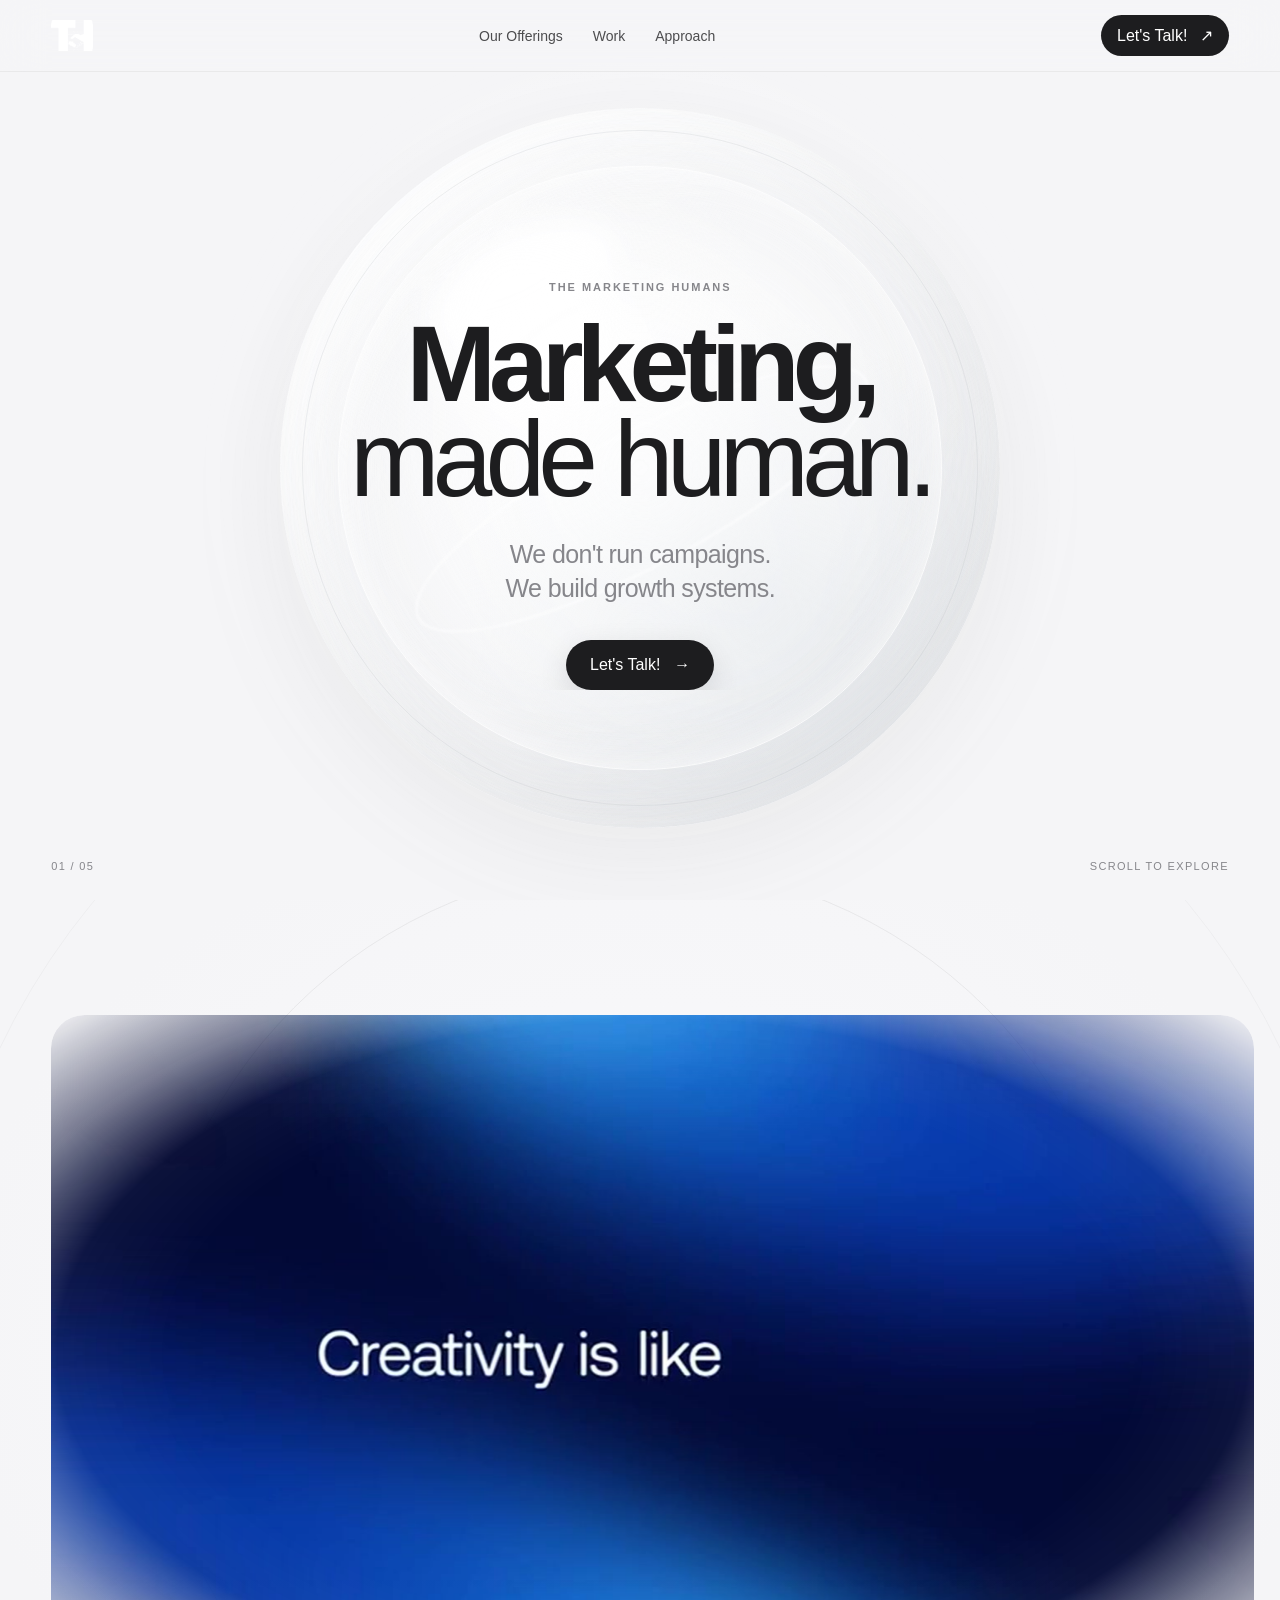
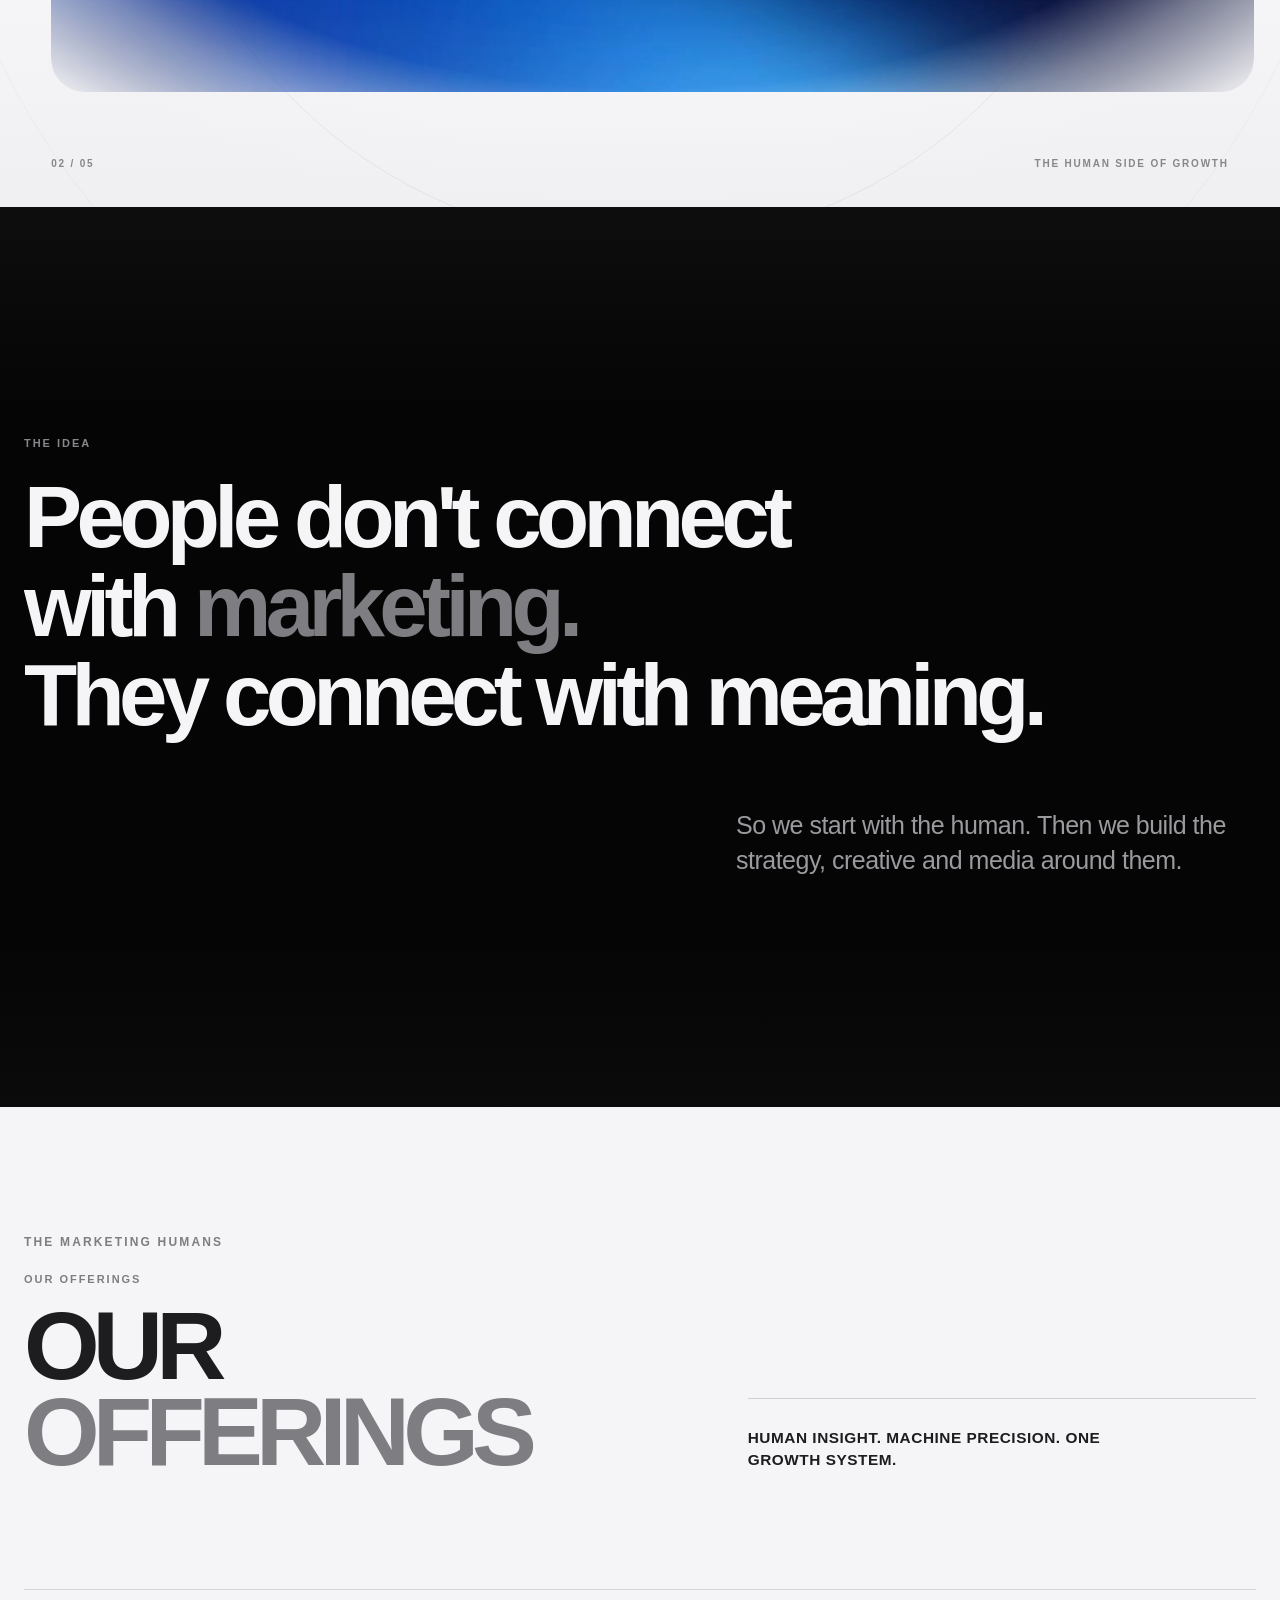
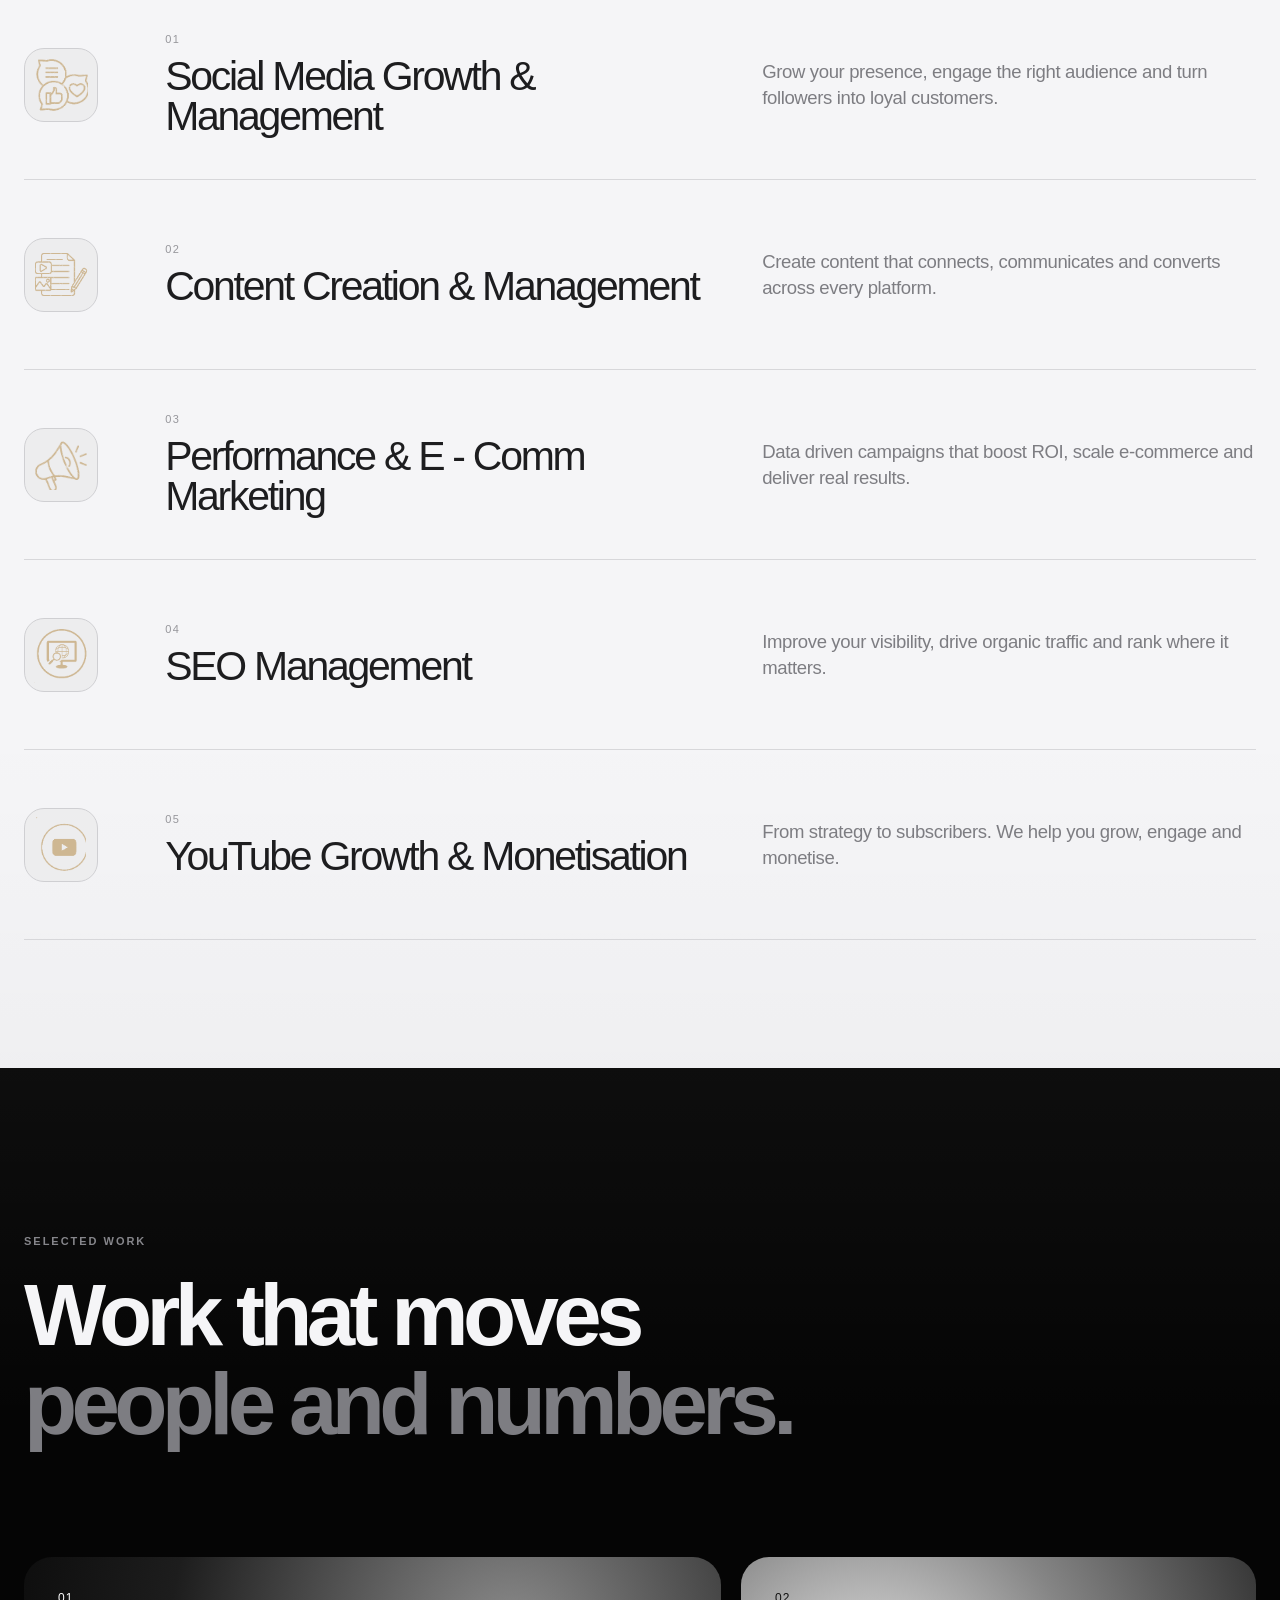
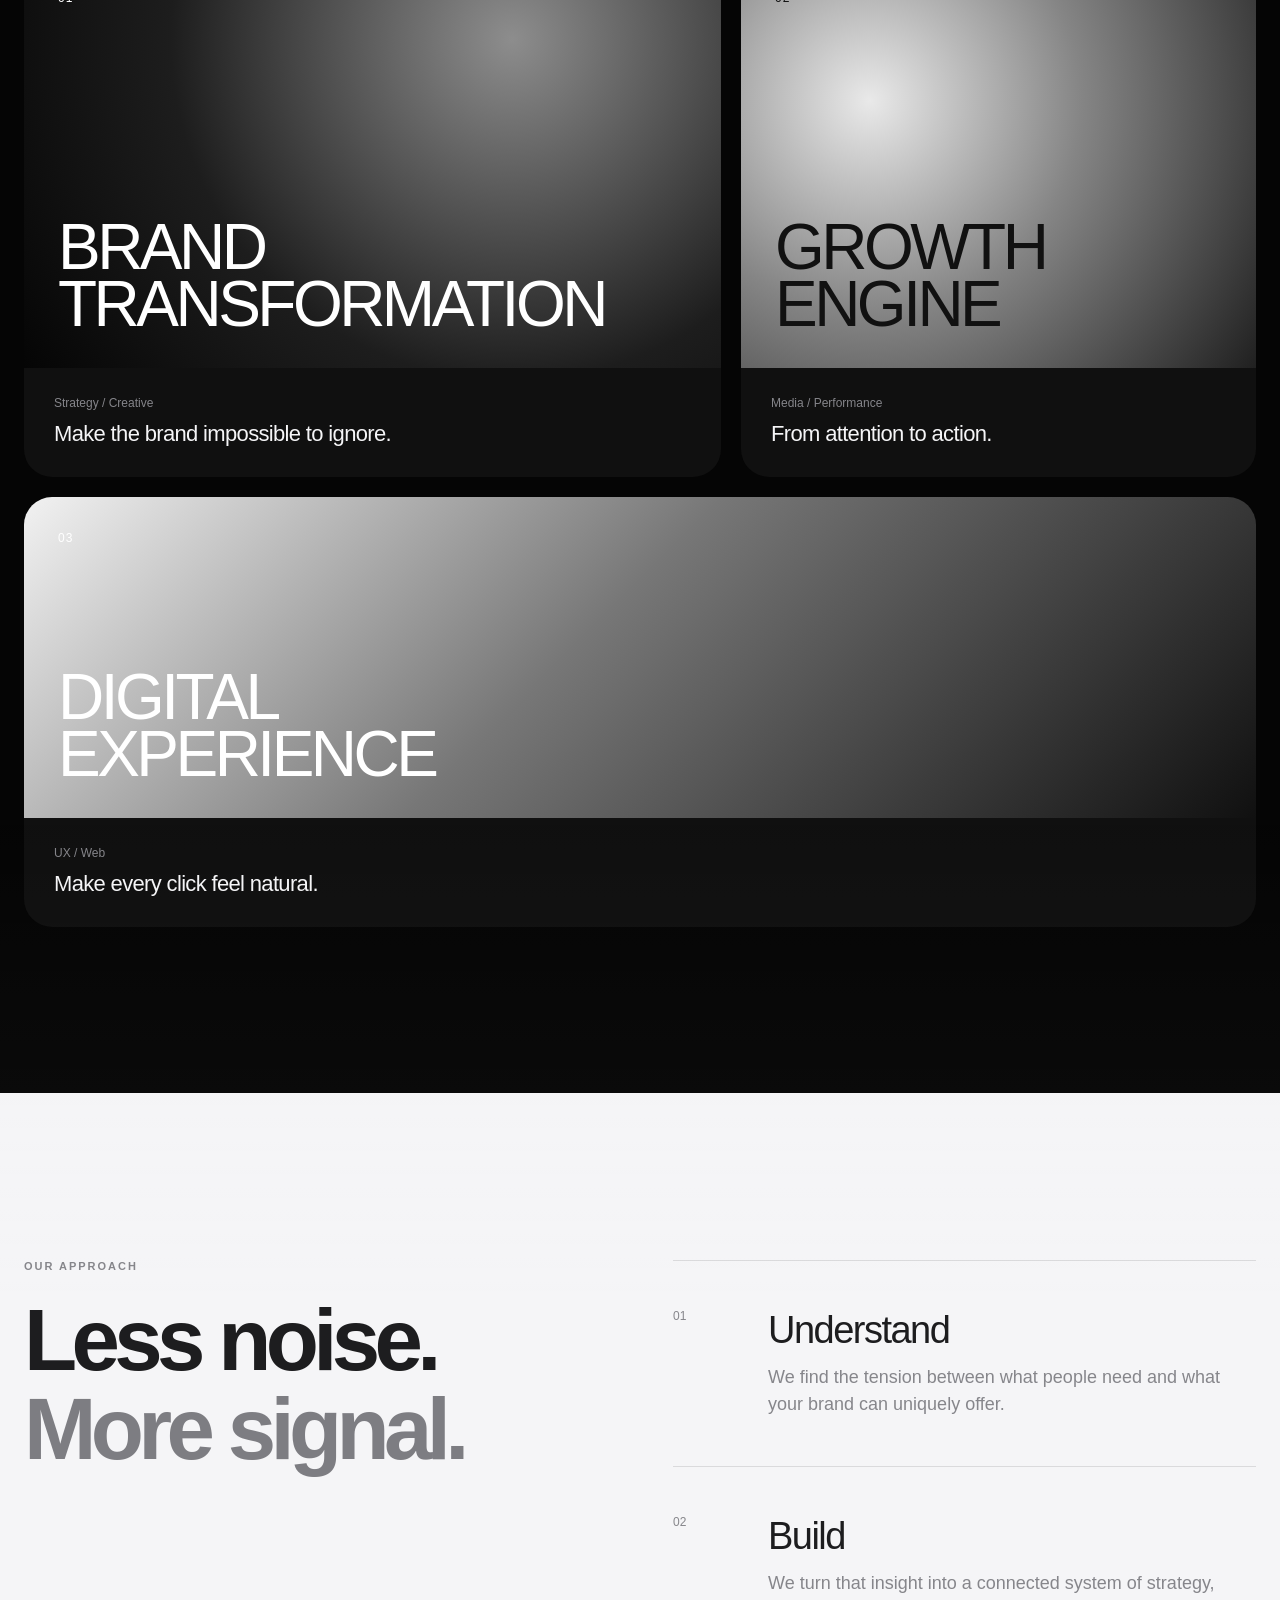
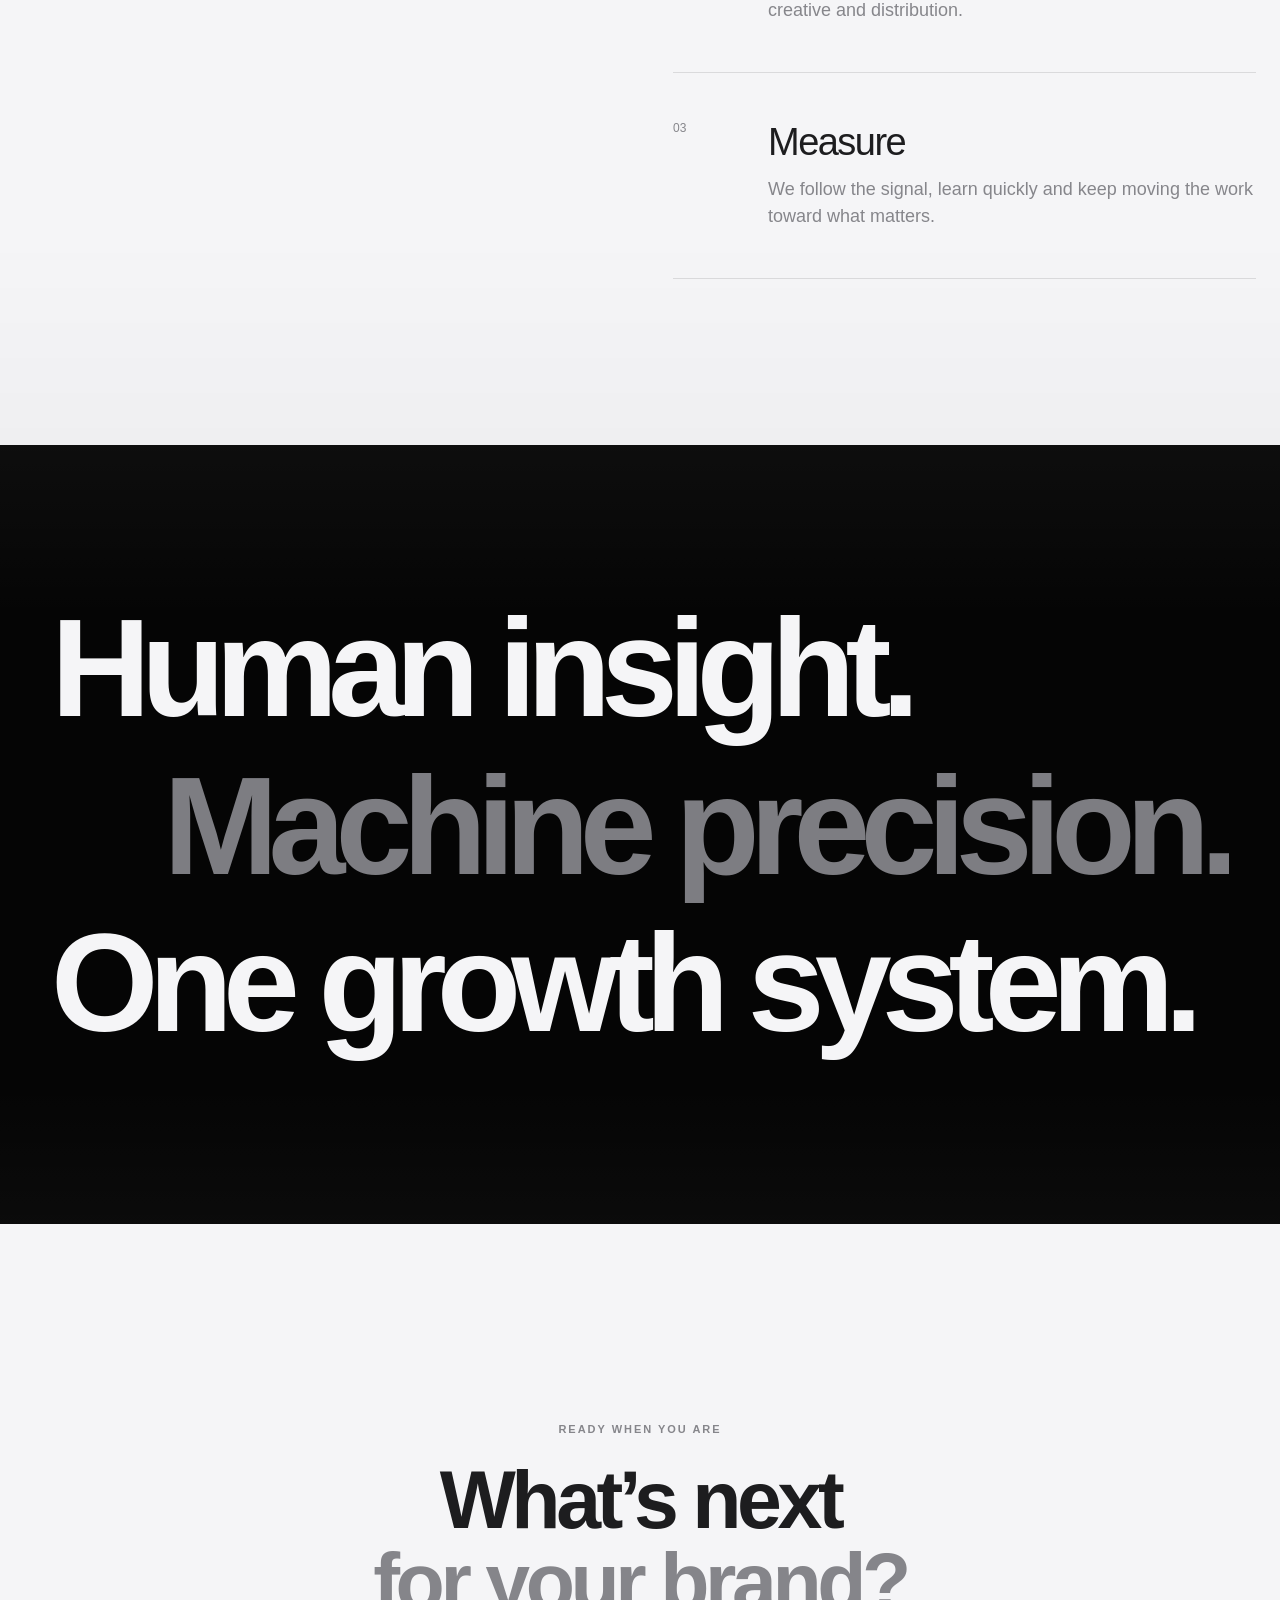
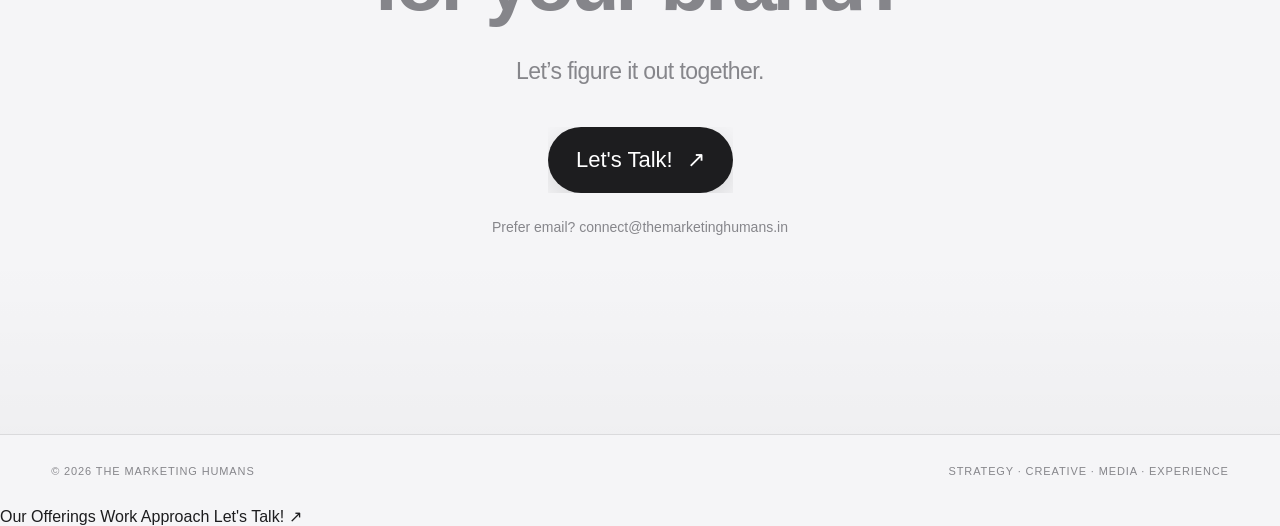
==== commit 17a3926d: "Add files via upload" ====
--- a/index.html
+++ b/index.html
@@ -44,8 +44,7 @@
 
   <header class="site-header">
     <a class="brand" href="#top" aria-label="The Marketing Humans home">
-      <img class="brand-logo brand-logo-dark" src="TMH-mark-white.png" alt="The Marketing Humans logo">
-      <img class="brand-logo brand-logo-light" src="TMH-mark-white.png" alt="" aria-hidden="true">
+      <img src="TMH-mark-white.png" alt="The Marketing Humans logo">
     </a>
     <nav class="desktop-nav" aria-label="Primary navigation">
       <a href="#services">Our Offerings</a>
@@ -84,20 +83,22 @@
     <section class="motion-manifesto" aria-label="The Marketing Humans motion manifesto">
       <div class="motion-orb motion-orb-a" aria-hidden="true"></div>
       <div class="motion-orb motion-orb-b" aria-hidden="true"></div>
-      <div class="motion-frame">
-        <video
-          class="motion-video"
-          autoplay
-          muted
-          loop
-          playsinline
-          preload="auto"
-          poster="tmh-motion-poster.jpg"
-          aria-label="The Marketing Humans motion film"
-        >
-          <source src="tmh-motion.mp4" type="video/mp4">
-        </video>
-        <div class="motion-sheen" aria-hidden="true"></div>
+      <div class="motion-stage">
+        <div class="motion-frame">
+          <video
+            class="motion-video"
+            autoplay
+            muted
+            loop
+            playsinline
+            preload="metadata"
+            poster="tmh-motion-poster.jpg"
+            aria-label="The Marketing Humans motion film"
+          >
+            <source src="tmh-motion.mp4" type="video/mp4">
+          </video>
+          <div class="motion-sheen" aria-hidden="true"></div>
+        </div>
       </div>
       <div class="motion-meta">
         <span>02 / 05</span>
--- a/styles.css
+++ b/styles.css
@@ -2703,71 +2703,116 @@
 }
 
 
-/* Motion manifesto — the supplied film is integrated as a native TMH section.
-   The source blue palette is converted to a soft monochrome treatment so it
-   feels native to the site's black / white / graphite visual system. */
+/* =========================================================
+   TMH MOTION MANIFESTO — seamless editorial integration
+   The supplied colour video stays in full colour. It is not
+   converted to grayscale. The surrounding stage uses the same
+   warm-white TMH canvas as the hero, while a soft edge mask makes
+   the film dissolve naturally into the page instead of reading as
+   a pasted rectangle.
+   ========================================================= */
 .motion-manifesto {
-  min-height: 92svh;
+  min-height: 96svh;
   position: relative;
   display: grid;
   place-items: center;
   overflow: hidden;
   isolation: isolate;
   background:
-    radial-gradient(circle at 50% 48%, rgba(255,255,255,.98) 0 18%, rgba(245,245,247,.92) 48%, rgba(232,233,236,.9) 100%);
-  padding: clamp(70px, 9vw, 120px) clamp(18px, 4vw, 64px);
-}
+    radial-gradient(ellipse 54% 58% at 50% 48%, rgba(255,255,255,.98) 0%, rgba(248,248,250,.94) 48%, rgba(245,245,247,.98) 100%);
+  padding: clamp(72px, 9vw, 120px) clamp(18px, 4vw, 64px);
+  scroll-margin-top: 72px;
+}
+
+.motion-stage {
+  position: relative;
+  width: min(1320px, 94vw);
+  aspect-ratio: 16 / 9;
+  display: grid;
+  place-items: center;
+  transform: translateZ(0);
+}
+
+.motion-stage::before {
+  content: "";
+  position: absolute;
+  inset: 8% 5%;
+  border-radius: 50%;
+  background: radial-gradient(ellipse at center, rgba(29,29,31,.08), transparent 66%);
+  filter: blur(38px);
+  opacity: .18;
+  transform: translateY(5%);
+  z-index: -1;
+}
+
 .motion-frame {
   position: relative;
-  width: min(1180px, 92vw);
-  aspect-ratio: 16 / 9;
+  width: 100%;
+  height: 100%;
   overflow: hidden;
-  border-radius: clamp(22px, 3vw, 42px);
-  background: #e8e8eb;
-  box-shadow:
-    0 40px 100px rgba(29,29,31,.13),
-    0 0 0 1px rgba(29,29,31,.07);
-  transform: translateZ(0);
-}
+  background: transparent;
+  border-radius: clamp(18px, 2.6vw, 36px);
+  box-shadow: 0 34px 90px rgba(29,29,31,.08);
+  transform: translate3d(0, 54px, 0) scale(.90);
+  opacity: 0;
+  will-change: transform, opacity;
+  transition:
+    transform 1.35s cubic-bezier(.16,1,.3,1),
+    opacity .9s cubic-bezier(.22,1,.36,1);
+  /* Fade the outer 10–14% of the film into the TMH page canvas. */
+  -webkit-mask-image: radial-gradient(ellipse at center, #000 57%, rgba(0,0,0,.96) 70%, rgba(0,0,0,.52) 82%, transparent 100%);
+  mask-image: radial-gradient(ellipse at center, #000 57%, rgba(0,0,0,.96) 70%, rgba(0,0,0,.52) 82%, transparent 100%);
+}
+
+.motion-manifesto.is-visible .motion-frame {
+  transform: translate3d(0, 0, 0) scale(1);
+  opacity: 1;
+}
+
 .motion-video {
   display: block;
   width: 100%;
   height: 100%;
   object-fit: cover;
-  filter: grayscale(1) invert(1) contrast(.9) brightness(1.03);
+  object-position: center;
+  filter: none;
+  -webkit-filter: none;
   transform: scale(1.012);
-}
+  backface-visibility: hidden;
+}
+
 .motion-sheen {
   position: absolute;
   inset: 0;
   pointer-events: none;
   background:
-    radial-gradient(circle at 50% 48%, rgba(255,255,255,.06), transparent 44%),
-    linear-gradient(180deg, rgba(255,255,255,.10), transparent 22%, transparent 78%, rgba(29,29,31,.04));
-  mix-blend-mode: screen;
-}
+    linear-gradient(180deg, rgba(255,255,255,.035), transparent 18%, transparent 82%, rgba(255,255,255,.025));
+  mix-blend-mode: normal;
+}
+
 .motion-orb {
   position: absolute;
-  border: 1px solid rgba(29,29,31,.07);
+  border: 1px solid rgba(29,29,31,.065);
   border-radius: 50%;
   pointer-events: none;
   z-index: -1;
 }
 .motion-orb-a {
-  width: min(75vw, 920px);
+  width: min(78vw, 980px);
   aspect-ratio: 1;
   left: 50%;
   top: 50%;
   transform: translate(-50%, -50%);
 }
 .motion-orb-b {
-  width: min(105vw, 1320px);
+  width: min(112vw, 1420px);
   aspect-ratio: 1;
   left: 50%;
   top: 50%;
   transform: translate(-50%, -50%);
-  border-color: rgba(29,29,31,.045);
-}
+  border-color: rgba(29,29,31,.035);
+}
+
 .motion-meta {
   position: absolute;
   left: clamp(24px, 4vw, 64px);
@@ -2782,140 +2827,35 @@
   letter-spacing: .18em;
   text-transform: uppercase;
 }
+
 @media (max-width: 800px) {
   .motion-manifesto {
-    min-height: 72svh;
-    padding: 58px 16px 86px;
+    min-height: 78svh;
+    padding: 52px 10px 82px;
+  }
+  .motion-stage {
+    width: 108vw;
+    aspect-ratio: 16 / 10;
   }
   .motion-frame {
-    width: 100%;
-    border-radius: 24px;
-    aspect-ratio: 16 / 10;
+    border-radius: 22px;
+    -webkit-mask-image: radial-gradient(ellipse at center, #000 56%, rgba(0,0,0,.94) 72%, rgba(0,0,0,.42) 88%, transparent 100%);
+    mask-image: radial-gradient(ellipse at center, #000 56%, rgba(0,0,0,.94) 72%, rgba(0,0,0,.42) 88%, transparent 100%);
   }
   .motion-video { transform: scale(1.015); }
   .motion-meta {
-    bottom: 22px;
+    left: 20px;
+    right: 20px;
+    bottom: 20px;
     font-size: 8px;
     letter-spacing: .13em;
   }
 }
+
 @media (prefers-reduced-motion: reduce) {
-  .motion-video { animation: none; }
-}
-
-/* =========================================================
-   TMH FINAL MOTION PASS — native, colour-preserving, seamless
-   ========================================================= */
-.site-header .brand { position: relative; }
-.site-header .brand-logo {
-  position: absolute;
-  inset: 0;
-  width: 42px !important;
-  height: 42px !important;
-  object-fit: contain;
-  transition: opacity .45s var(--motion-slow), transform .7s var(--motion-slow), filter .45s ease;
-}
-.site-header .brand-logo-dark { opacity: 1; filter: invert(1); }
-.site-header .brand-logo-light { opacity: 0; }
-.site-header.header-dark {
-  background: rgba(5,5,5,.72);
-  border-bottom-color: rgba(255,255,255,.10);
-  box-shadow: 0 1px 0 rgba(255,255,255,.06), 0 12px 40px rgba(0,0,0,.16);
-}
-.site-header.header-dark .brand-logo-dark { opacity: 0; filter: invert(1); }
-.site-header.header-dark .brand-logo-light { opacity: 1; }
-.site-header.header-dark .desktop-nav a { color: #f5f5f7; }
-.site-header.header-dark .menu-toggle span { background: #f5f5f7; }
-.site-header.header-dark .nav-cta { background: #f5f5f7; color: #111; }
-
-.motion-manifesto {
-  min-height: 100svh;
-  padding: clamp(70px, 9vw, 120px) 0 clamp(76px, 9vw, 120px);
-  background: var(--bg) !important;
-  isolation: isolate;
-}
-.motion-manifesto::before {
-  content: "";
-  position: absolute;
-  inset: 0;
-  pointer-events: none;
-  z-index: -2;
-  background:
-    radial-gradient(circle at 50% 42%, rgba(255,255,255,.98) 0 20%, rgba(245,245,247,.55) 48%, transparent 72%),
-    linear-gradient(180deg, rgba(245,245,247,.98), rgba(245,245,247,1));
-}
-.motion-frame {
-  width: min(1380px, 100vw);
-  aspect-ratio: 16 / 9;
-  border-radius: 0;
-  overflow: hidden;
-  background: transparent;
-  box-shadow: none;
-  isolation: isolate;
-  transform: translate3d(0,0,0) scale(.985);
-  opacity: .001;
-  transition: transform 1.15s var(--motion-slow), opacity .9s var(--motion-slow);
-  will-change: transform, opacity;
-  /* The edge disappears into the TMH white canvas instead of reading as a video card. */
-  -webkit-mask-image: radial-gradient(ellipse 72% 78% at 50% 50%, #000 55%, rgba(0,0,0,.92) 68%, transparent 96%);
-  mask-image: radial-gradient(ellipse 72% 78% at 50% 50%, #000 55%, rgba(0,0,0,.92) 68%, transparent 96%);
-}
-.motion-manifesto.in-view .motion-frame {
-  opacity: 1;
-  transform: translate3d(0,0,0) scale(1);
-}
-.motion-video {
-  width: 100%;
-  height: 100%;
-  object-fit: cover;
-  display: block;
-  filter: none !important;
-  transform: scale(1.002) !important;
-  mix-blend-mode: normal;
-  background: transparent;
-}
-.motion-sheen {
-  background:
-    radial-gradient(circle at 50% 48%, rgba(255,255,255,.025), transparent 44%),
-    linear-gradient(180deg, rgba(255,255,255,.045), transparent 20%, transparent 80%, rgba(255,255,255,.035));
-  mix-blend-mode: normal;
-  opacity: .55;
-}
-.motion-manifesto .motion-orb-a,
-.motion-manifesto .motion-orb-b {
-  border-color: rgba(29,29,31,.065);
-  opacity: .9;
-}
-.motion-meta { z-index: 3; }
-
-/* Keep oversized words fully inside their line box — no descender clipping. */
-.big-type {
-  overflow: visible !important;
-  padding-top: clamp(110px, 14vh, 180px);
-  padding-bottom: clamp(130px, 16vh, 210px);
-}
-.big-type-line {
-  line-height: 1.02 !important;
-  padding-bottom: .08em !important;
-  overflow: visible !important;
-}
-
-@media (max-width: 800px) {
-  .site-header .brand-logo { width: 40px !important; height: 40px !important; }
-  .motion-manifesto {
-    min-height: 78svh;
-    padding: 54px 0 86px;
-  }
   .motion-frame {
-    width: 112vw;
-    max-width: none;
-    aspect-ratio: 16 / 10;
-    transform: translate3d(0,0,0) scale(.965);
-    -webkit-mask-image: radial-gradient(ellipse 78% 76% at 50% 50%, #000 50%, rgba(0,0,0,.88) 70%, transparent 97%);
-    mask-image: radial-gradient(ellipse 78% 76% at 50% 50%, #000 50%, rgba(0,0,0,.88) 70%, transparent 97%);
-  }
-  .motion-manifesto.in-view .motion-frame { transform: translate3d(0,0,0) scale(1); }
-  .motion-meta { bottom: 20px; left: 18px; right: 18px; }
-  .big-type { padding: 96px 16px 120px !important; }
-  .big-type-line { line-height: 1.04 !important; padding-bottom: .12em !important; }
-}
+    transition: none;
+    transform: none;
+    opacity: 1;
+  }
+}
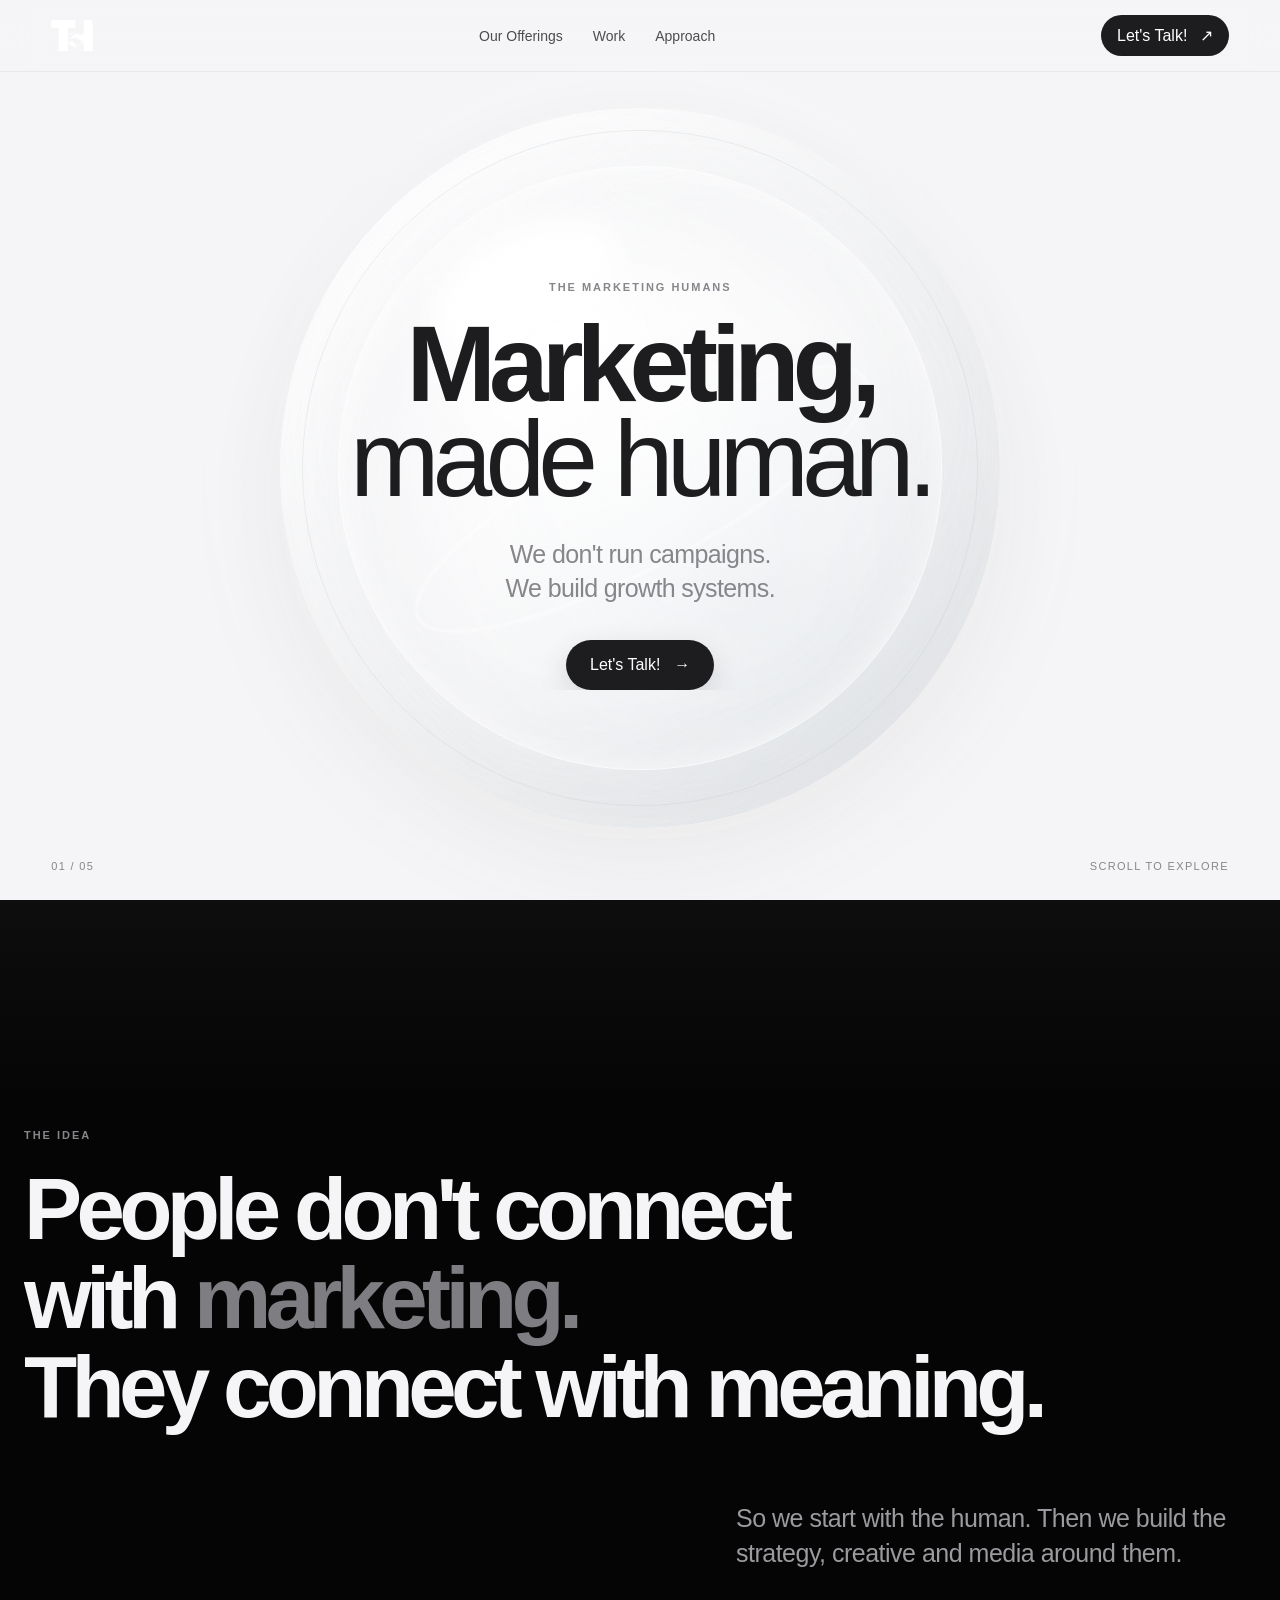
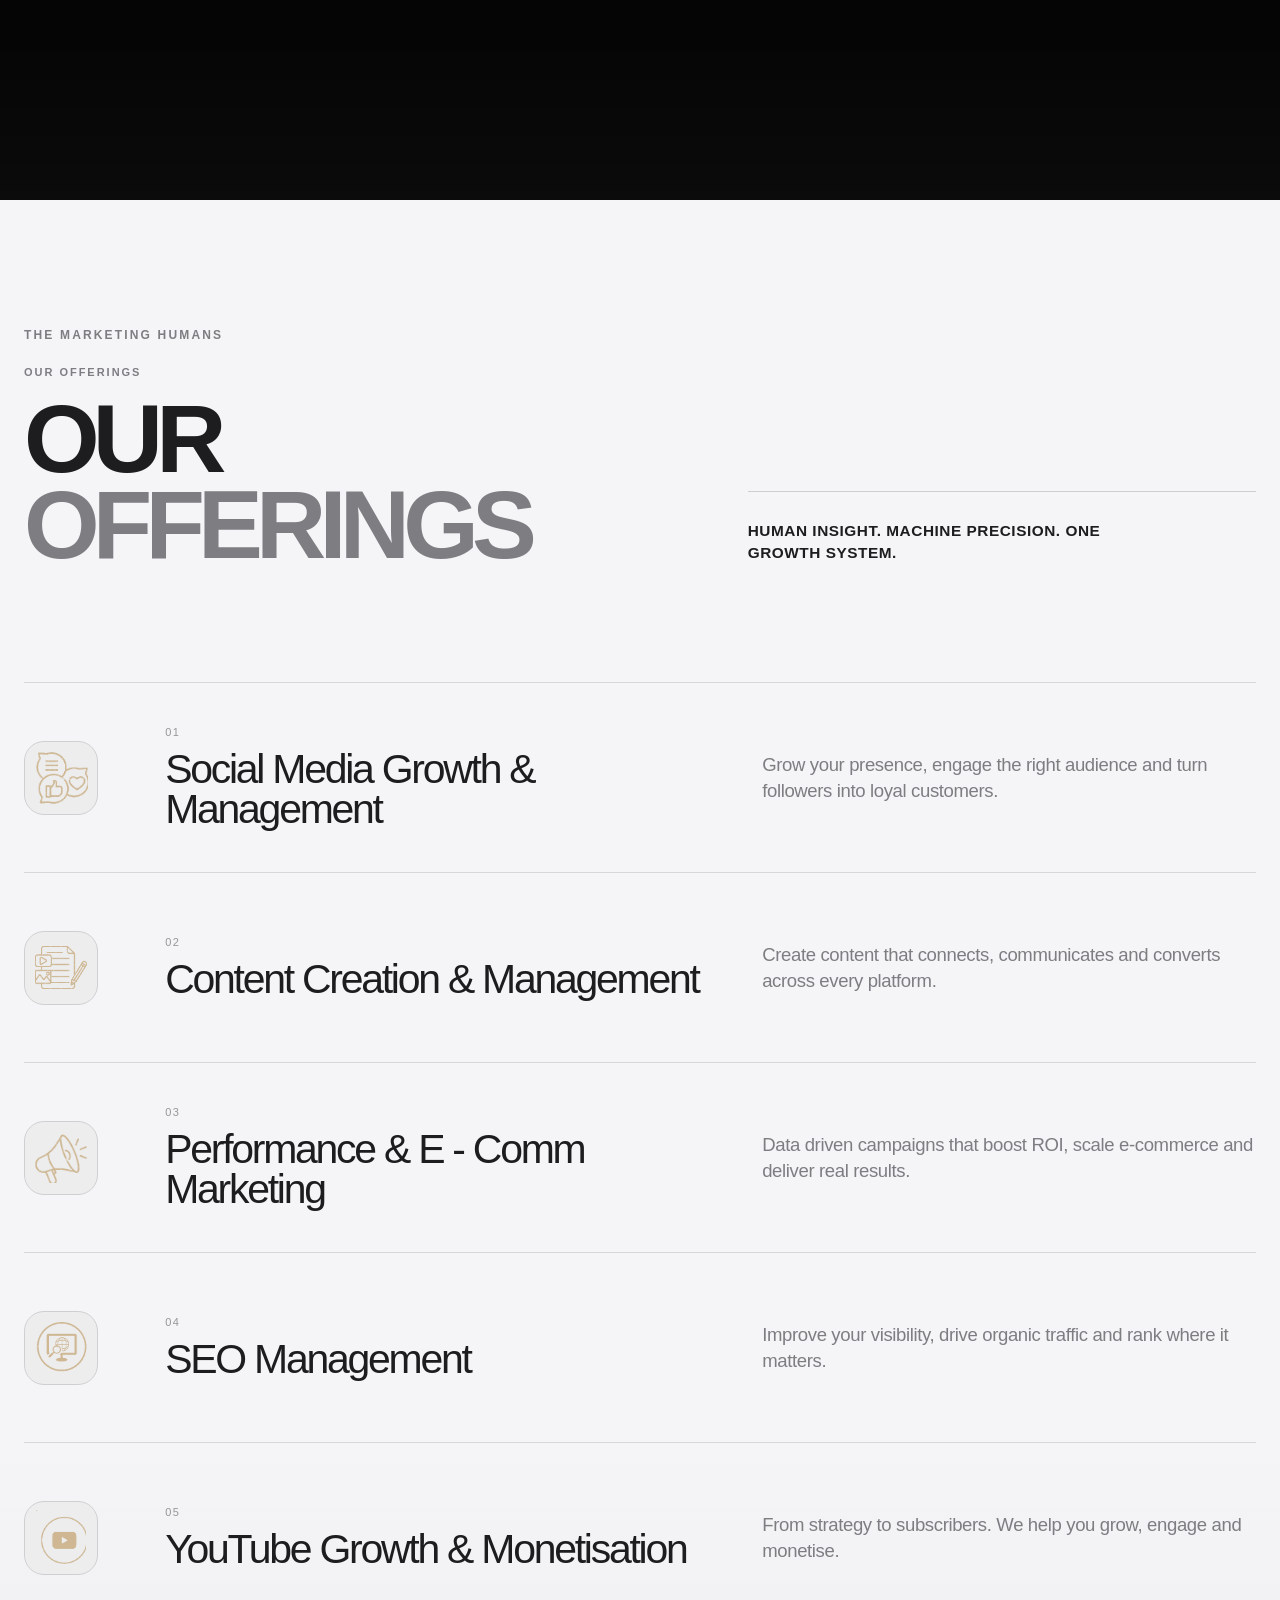
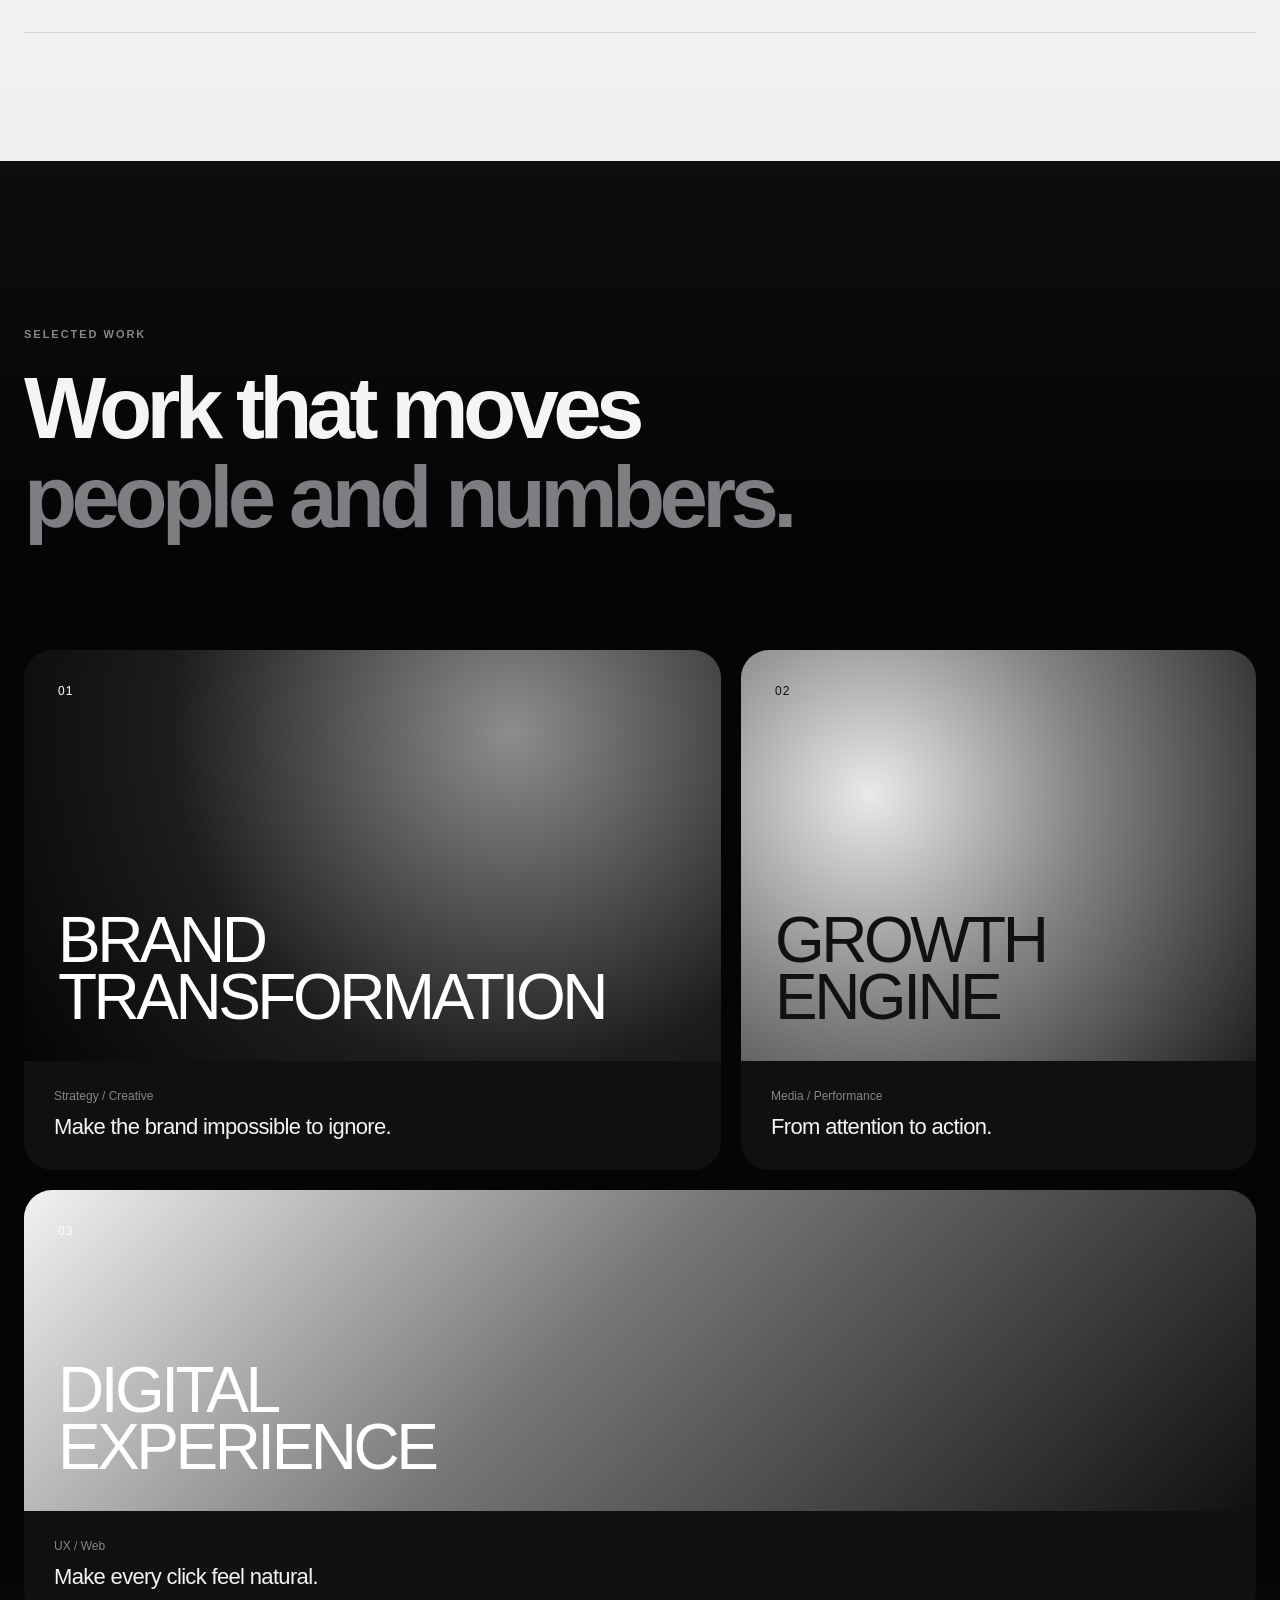
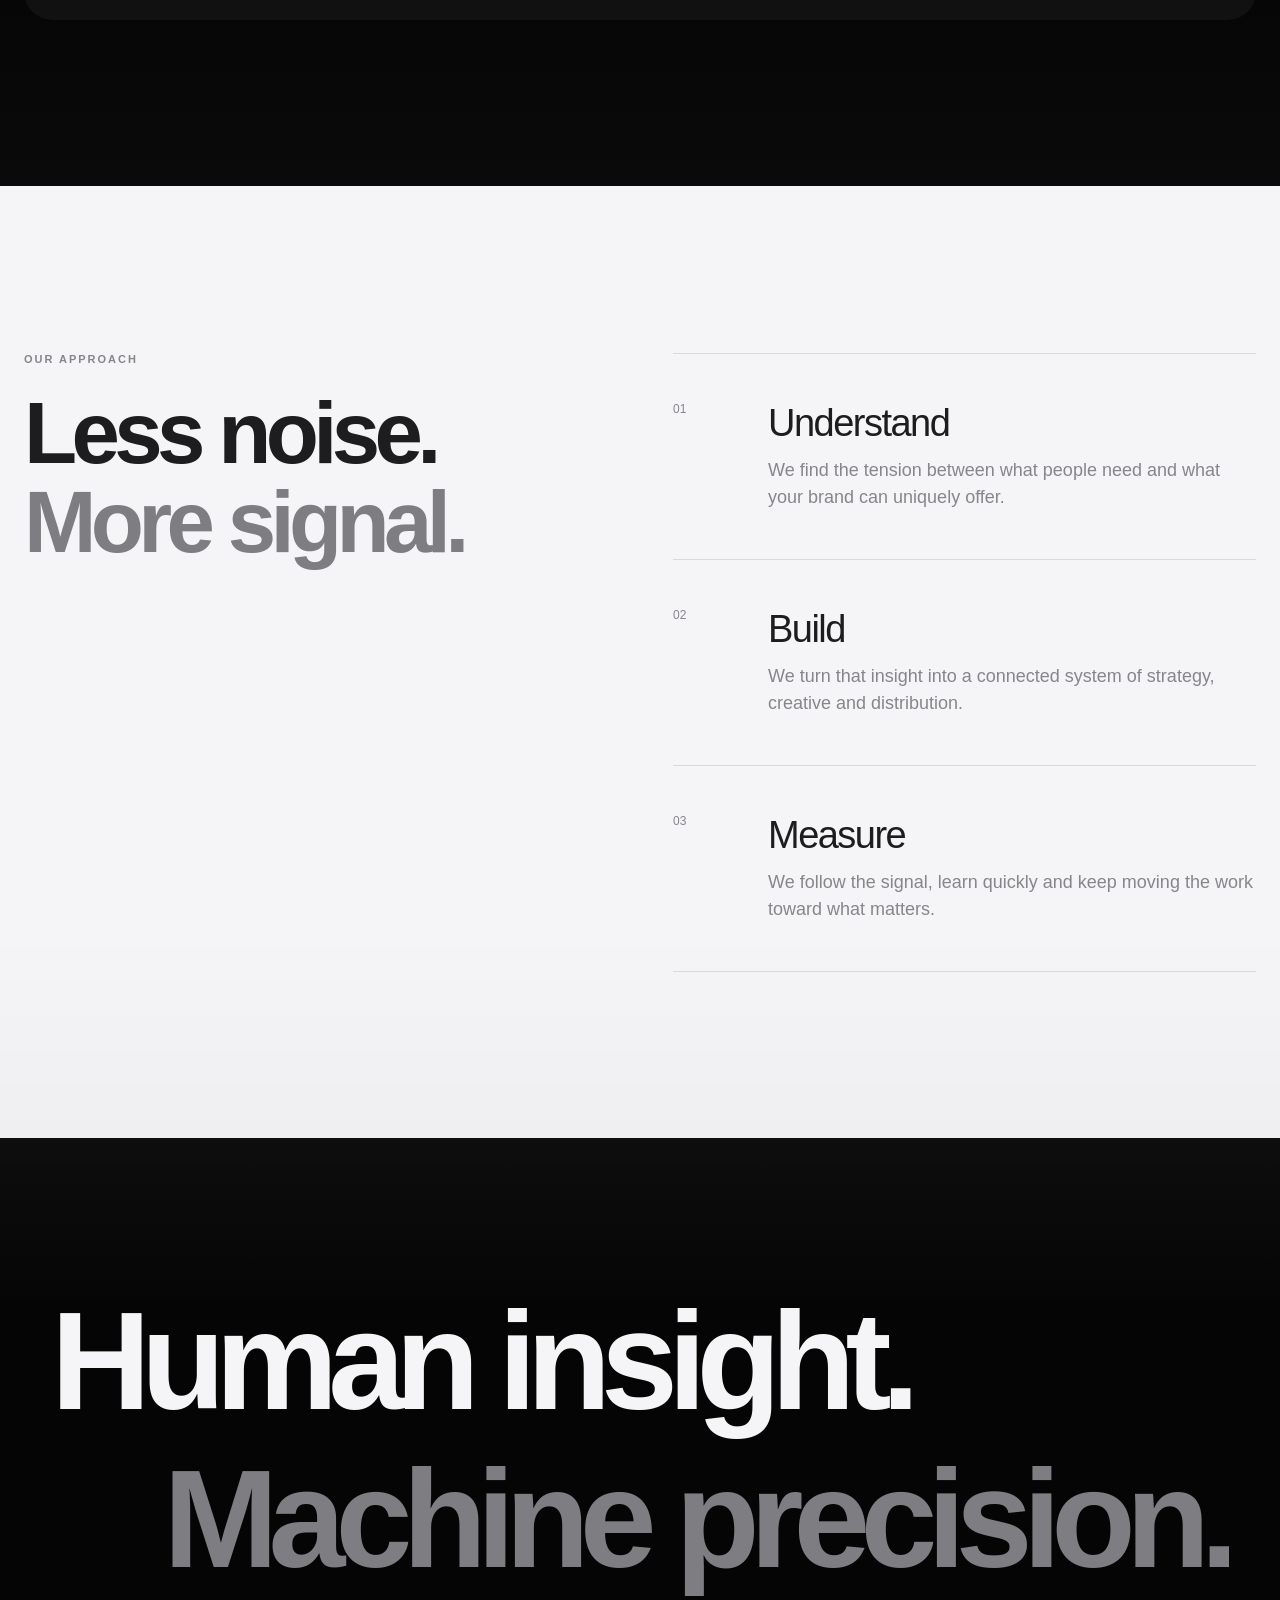
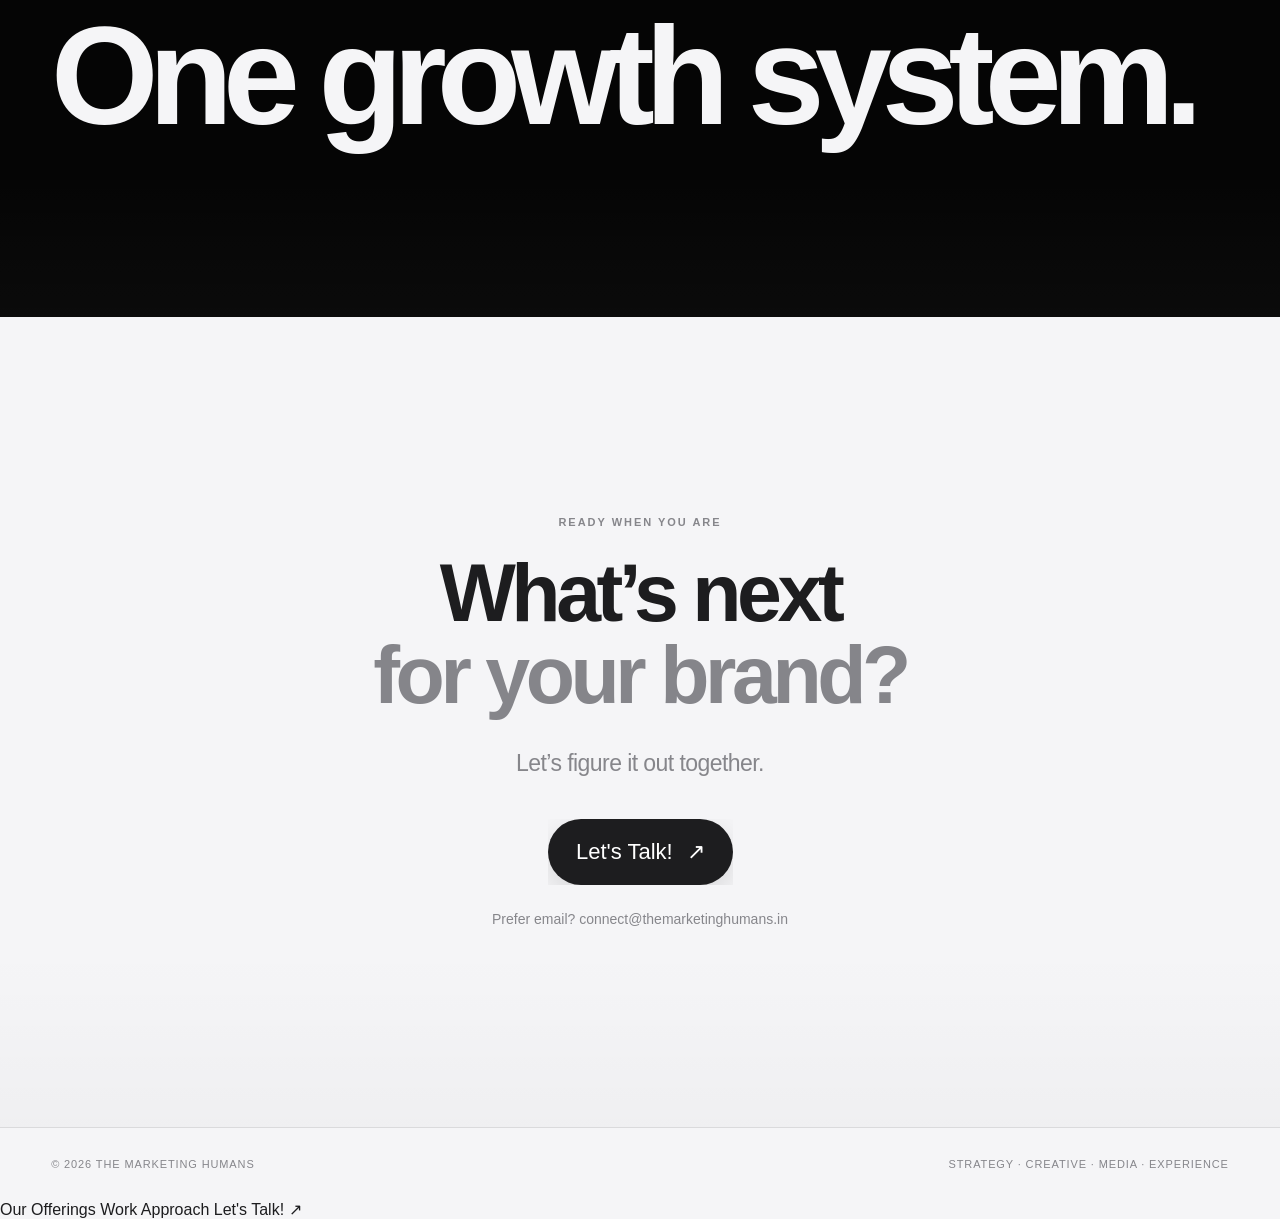
==== commit 4e1dd356: "Add files via upload" ====
--- a/index.html
+++ b/index.html
@@ -80,32 +80,6 @@
       </div>
     </section>
 
-    <section class="motion-manifesto" aria-label="The Marketing Humans motion manifesto">
-      <div class="motion-orb motion-orb-a" aria-hidden="true"></div>
-      <div class="motion-orb motion-orb-b" aria-hidden="true"></div>
-      <div class="motion-stage">
-        <div class="motion-frame">
-          <video
-            class="motion-video"
-            autoplay
-            muted
-            loop
-            playsinline
-            preload="metadata"
-            poster="tmh-motion-poster.jpg"
-            aria-label="The Marketing Humans motion film"
-          >
-            <source src="tmh-motion.mp4" type="video/mp4">
-          </video>
-          <div class="motion-sheen" aria-hidden="true"></div>
-        </div>
-      </div>
-      <div class="motion-meta">
-        <span>02 / 05</span>
-        <span>THE HUMAN SIDE OF GROWTH</span>
-      </div>
-    </section>
-
     <section class="statement section-dark">
       <div class="section-inner">
         <p class="eyebrow reveal">THE IDEA</p>
--- a/styles.css
+++ b/styles.css
@@ -2701,161 +2701,3 @@
     padding-bottom: .12em !important;
   }
 }
-
-
-/* =========================================================
-   TMH MOTION MANIFESTO — seamless editorial integration
-   The supplied colour video stays in full colour. It is not
-   converted to grayscale. The surrounding stage uses the same
-   warm-white TMH canvas as the hero, while a soft edge mask makes
-   the film dissolve naturally into the page instead of reading as
-   a pasted rectangle.
-   ========================================================= */
-.motion-manifesto {
-  min-height: 96svh;
-  position: relative;
-  display: grid;
-  place-items: center;
-  overflow: hidden;
-  isolation: isolate;
-  background:
-    radial-gradient(ellipse 54% 58% at 50% 48%, rgba(255,255,255,.98) 0%, rgba(248,248,250,.94) 48%, rgba(245,245,247,.98) 100%);
-  padding: clamp(72px, 9vw, 120px) clamp(18px, 4vw, 64px);
-  scroll-margin-top: 72px;
-}
-
-.motion-stage {
-  position: relative;
-  width: min(1320px, 94vw);
-  aspect-ratio: 16 / 9;
-  display: grid;
-  place-items: center;
-  transform: translateZ(0);
-}
-
-.motion-stage::before {
-  content: "";
-  position: absolute;
-  inset: 8% 5%;
-  border-radius: 50%;
-  background: radial-gradient(ellipse at center, rgba(29,29,31,.08), transparent 66%);
-  filter: blur(38px);
-  opacity: .18;
-  transform: translateY(5%);
-  z-index: -1;
-}
-
-.motion-frame {
-  position: relative;
-  width: 100%;
-  height: 100%;
-  overflow: hidden;
-  background: transparent;
-  border-radius: clamp(18px, 2.6vw, 36px);
-  box-shadow: 0 34px 90px rgba(29,29,31,.08);
-  transform: translate3d(0, 54px, 0) scale(.90);
-  opacity: 0;
-  will-change: transform, opacity;
-  transition:
-    transform 1.35s cubic-bezier(.16,1,.3,1),
-    opacity .9s cubic-bezier(.22,1,.36,1);
-  /* Fade the outer 10–14% of the film into the TMH page canvas. */
-  -webkit-mask-image: radial-gradient(ellipse at center, #000 57%, rgba(0,0,0,.96) 70%, rgba(0,0,0,.52) 82%, transparent 100%);
-  mask-image: radial-gradient(ellipse at center, #000 57%, rgba(0,0,0,.96) 70%, rgba(0,0,0,.52) 82%, transparent 100%);
-}
-
-.motion-manifesto.is-visible .motion-frame {
-  transform: translate3d(0, 0, 0) scale(1);
-  opacity: 1;
-}
-
-.motion-video {
-  display: block;
-  width: 100%;
-  height: 100%;
-  object-fit: cover;
-  object-position: center;
-  filter: none;
-  -webkit-filter: none;
-  transform: scale(1.012);
-  backface-visibility: hidden;
-}
-
-.motion-sheen {
-  position: absolute;
-  inset: 0;
-  pointer-events: none;
-  background:
-    linear-gradient(180deg, rgba(255,255,255,.035), transparent 18%, transparent 82%, rgba(255,255,255,.025));
-  mix-blend-mode: normal;
-}
-
-.motion-orb {
-  position: absolute;
-  border: 1px solid rgba(29,29,31,.065);
-  border-radius: 50%;
-  pointer-events: none;
-  z-index: -1;
-}
-.motion-orb-a {
-  width: min(78vw, 980px);
-  aspect-ratio: 1;
-  left: 50%;
-  top: 50%;
-  transform: translate(-50%, -50%);
-}
-.motion-orb-b {
-  width: min(112vw, 1420px);
-  aspect-ratio: 1;
-  left: 50%;
-  top: 50%;
-  transform: translate(-50%, -50%);
-  border-color: rgba(29,29,31,.035);
-}
-
-.motion-meta {
-  position: absolute;
-  left: clamp(24px, 4vw, 64px);
-  right: clamp(24px, 4vw, 64px);
-  bottom: clamp(22px, 3vw, 38px);
-  display: flex;
-  justify-content: space-between;
-  align-items: center;
-  color: #86868b;
-  font-size: 10px;
-  font-weight: 650;
-  letter-spacing: .18em;
-  text-transform: uppercase;
-}
-
-@media (max-width: 800px) {
-  .motion-manifesto {
-    min-height: 78svh;
-    padding: 52px 10px 82px;
-  }
-  .motion-stage {
-    width: 108vw;
-    aspect-ratio: 16 / 10;
-  }
-  .motion-frame {
-    border-radius: 22px;
-    -webkit-mask-image: radial-gradient(ellipse at center, #000 56%, rgba(0,0,0,.94) 72%, rgba(0,0,0,.42) 88%, transparent 100%);
-    mask-image: radial-gradient(ellipse at center, #000 56%, rgba(0,0,0,.94) 72%, rgba(0,0,0,.42) 88%, transparent 100%);
-  }
-  .motion-video { transform: scale(1.015); }
-  .motion-meta {
-    left: 20px;
-    right: 20px;
-    bottom: 20px;
-    font-size: 8px;
-    letter-spacing: .13em;
-  }
-}
-
-@media (prefers-reduced-motion: reduce) {
-  .motion-frame {
-    transition: none;
-    transform: none;
-    opacity: 1;
-  }
-}
